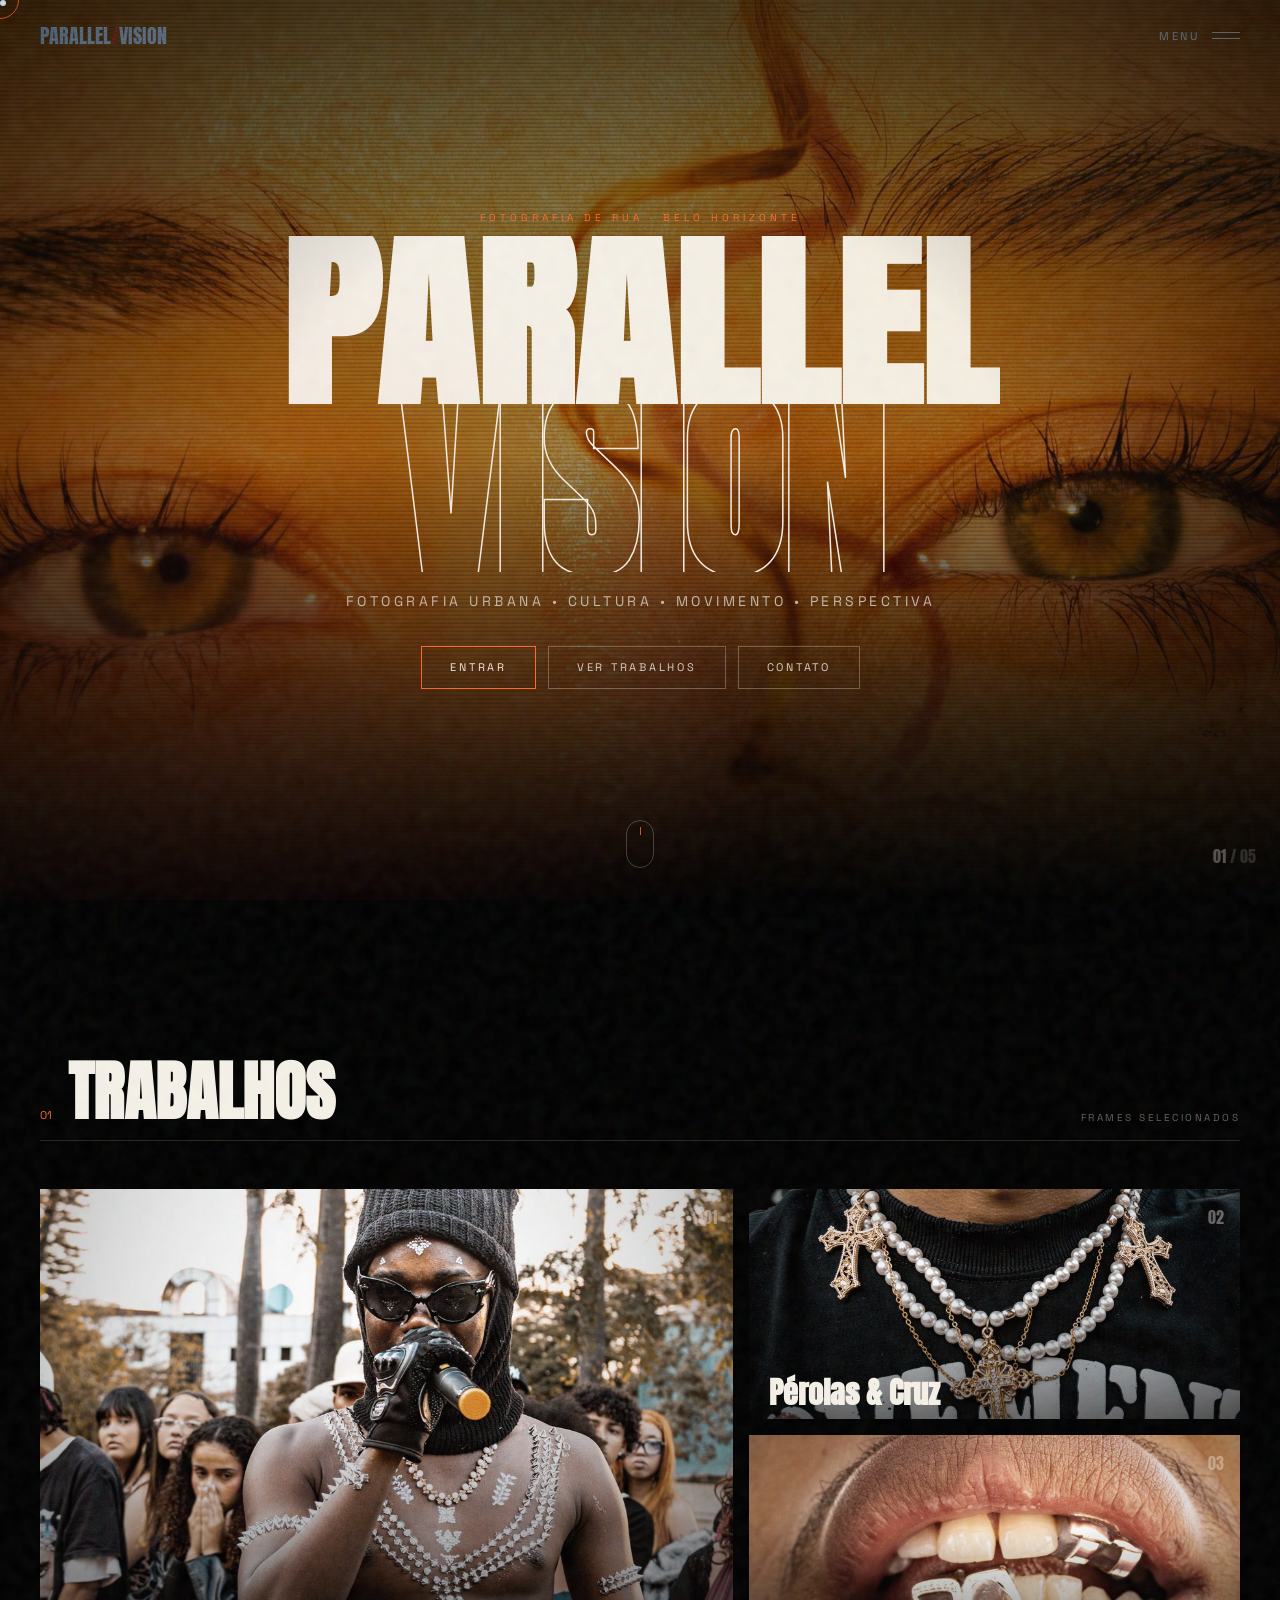
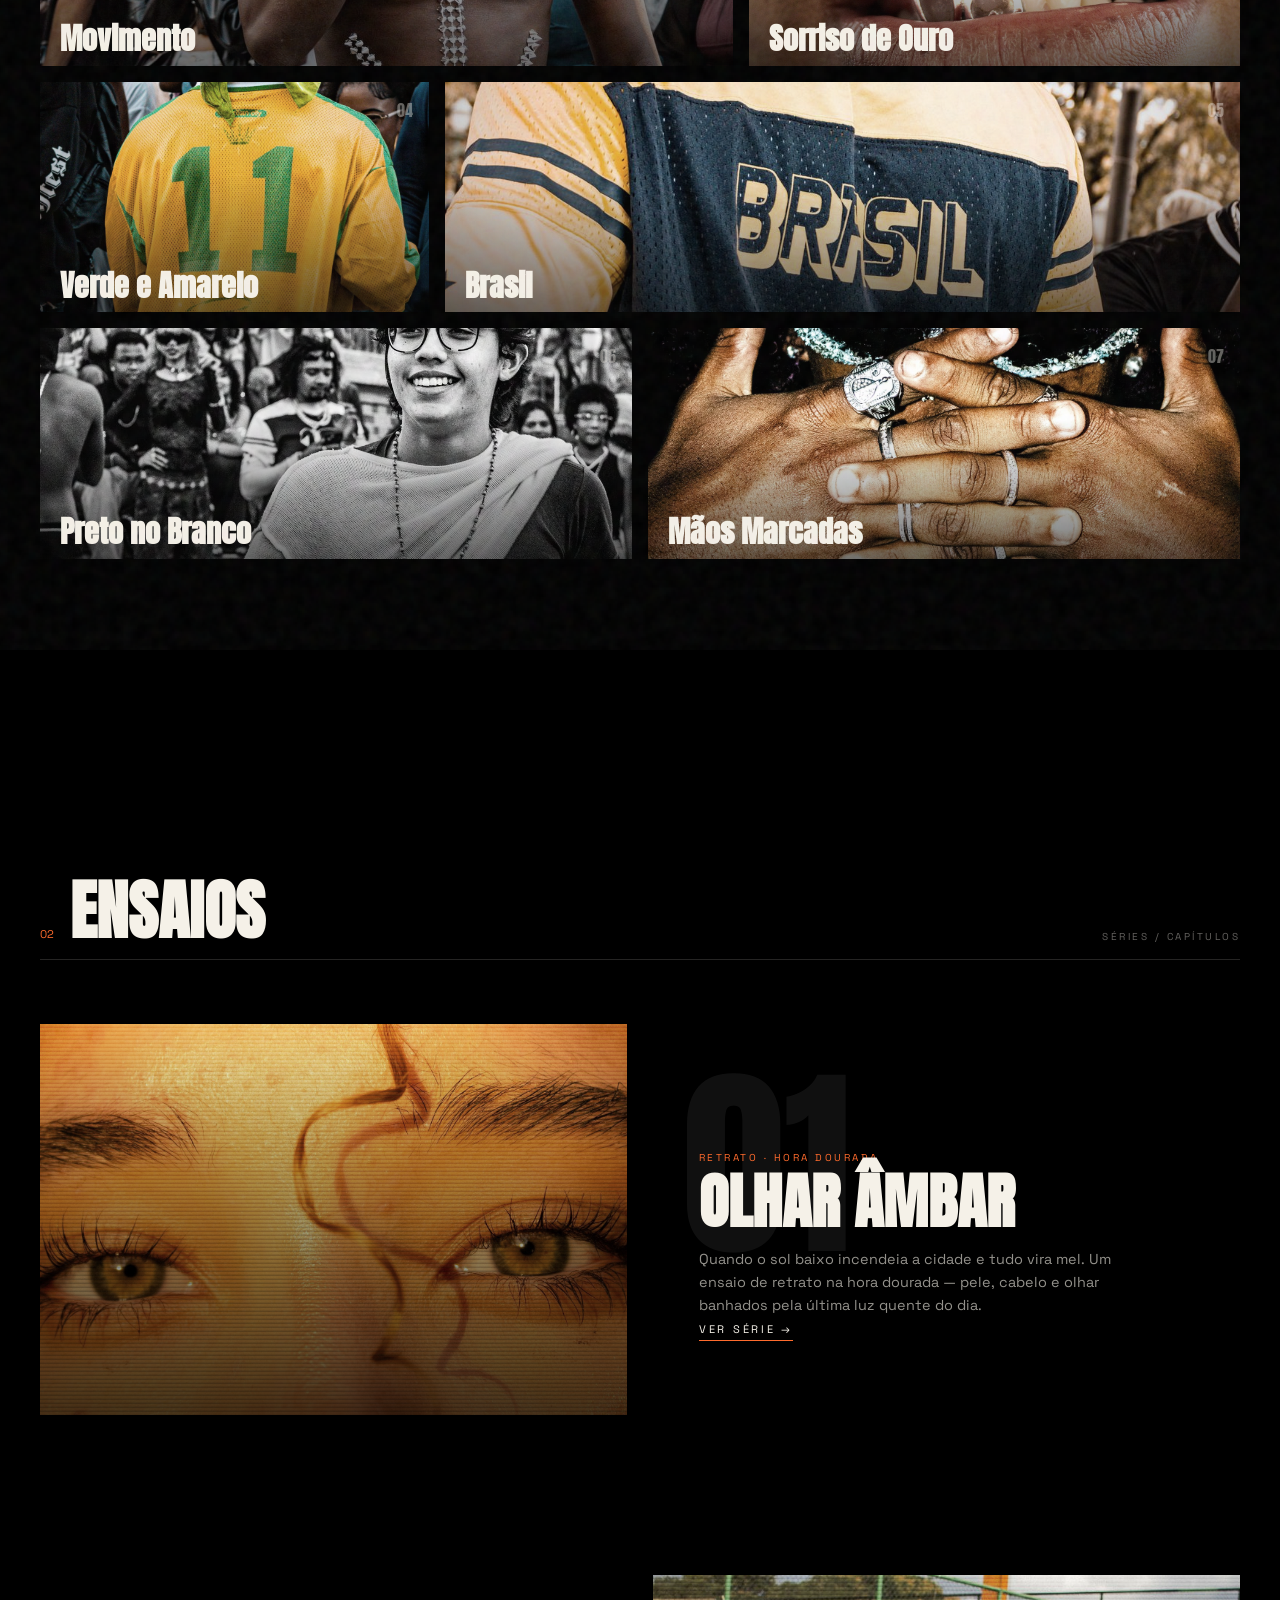
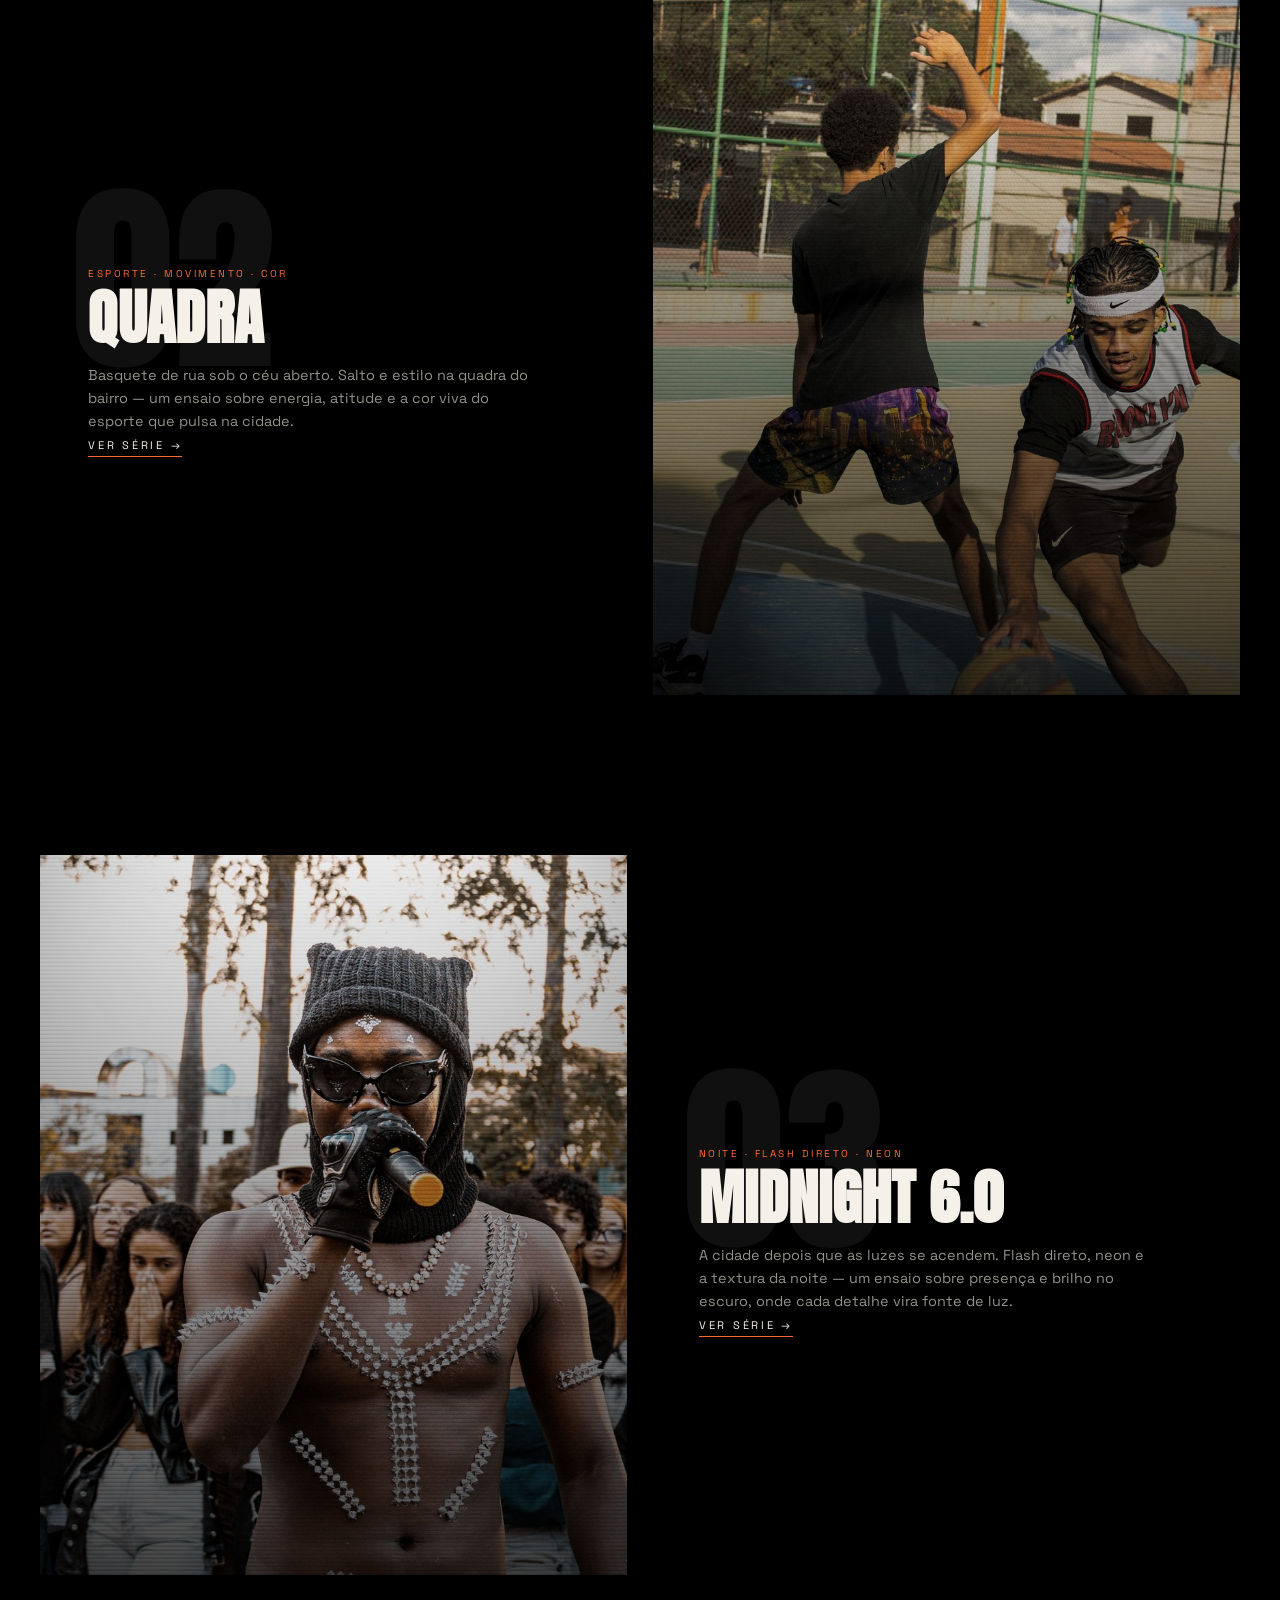
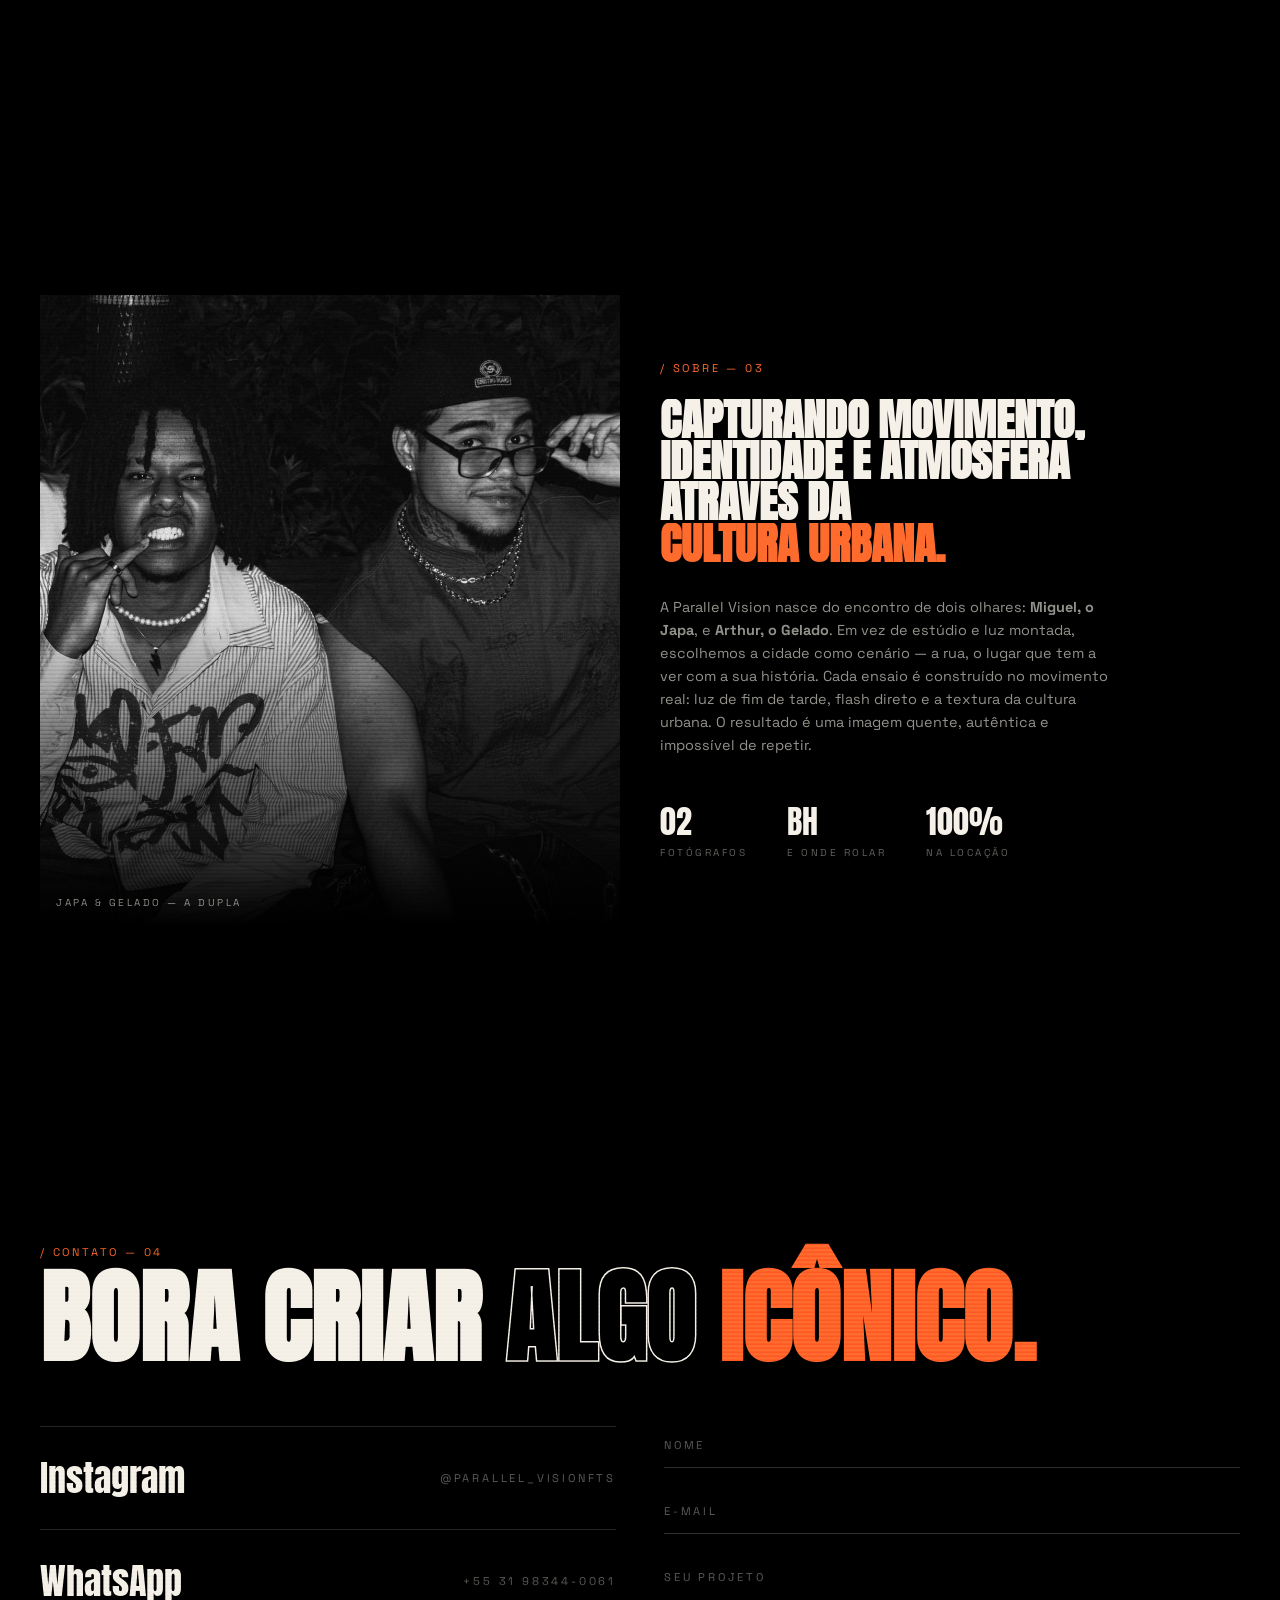
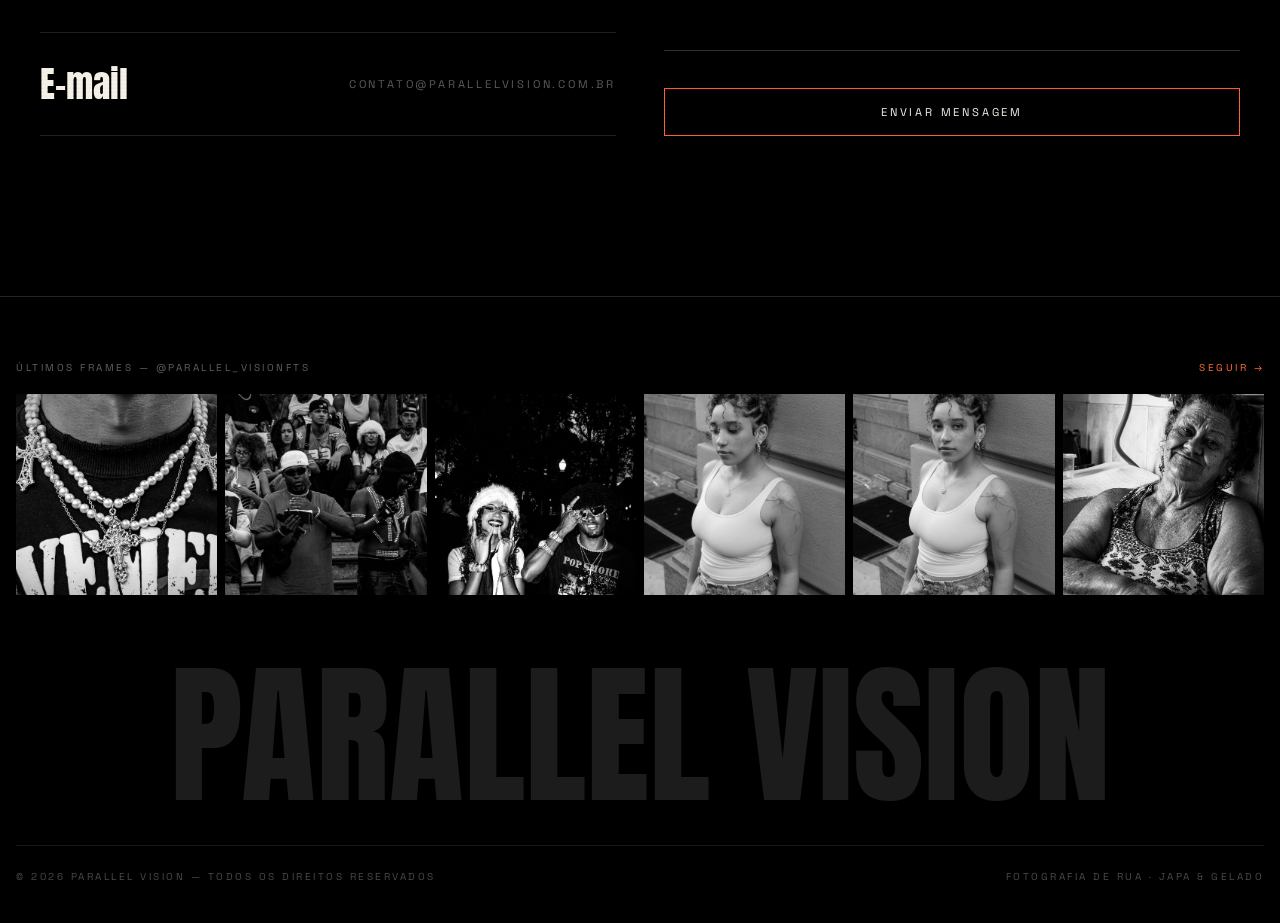
==== index.html @ 831d8333 "Add files via upload" ====
<!DOCTYPE html>
<html lang="pt-BR">
  <head>
    <meta charset="UTF-8" />
    <meta name="viewport" content="width=device-width, initial-scale=1.0" />
    <meta name="theme-color" content="#000000" />
    <title>PARALLEL VISION — Fotografia Urbana / Cultura / Movimento</title>
    <meta
      name="description"
      content="Parallel Vision — fotografia urbana cinematográfica, cultura hip-hop e imagem editorial de rua. Capturando movimento, identidade e atmosfera."
    />
    <meta name="keywords" content="fotografia urbana, hip hop, fotografia de rua, editorial, cinematográfico, Parallel Vision, Belo Horizonte" />
    <meta property="og:title" content="PARALLEL VISION" />
    <meta property="og:description" content="Fotografia urbana cinematográfica e cultura hip-hop. Movimento, identidade, atmosfera." />
    <meta property="og:type" content="website" />
    <meta property="og:locale" content="pt_BR" />
    <link rel="preconnect" href="https://fonts.googleapis.com" />
    <link rel="preconnect" href="https://fonts.gstatic.com" crossorigin />
    <link rel="stylesheet" href="style.css" />
  </head>
  <body>
    <!-- GLOBAL OVERLAYS -->
    <div class="grain-overlay"></div>
    <div class="warm-wash"></div>
    <div class="vignette"></div>
    <div class="camera-flash"></div>
    <div class="cursor-dot"></div>
    <div class="cursor-ring"></div>

    <!-- LOADER -->
    <div id="loader" class="scanlines">
      <h1>PARALLEL<span class="dot">.</span></h1>
      <div class="loader-bar">
        <div class="loader-track"><div class="loader-fill"></div></div>
        <span class="loader-pct">0</span>
      </div>
      <p class="loader-sub">Carregando a visão</p>
    </div>

    <!-- NAV -->
    <header class="nav">
      <button class="brand" data-scroll="#hero">
        PARALLEL<span class="slash">/</span>VISION
      </button>
      <button class="menu-toggle" id="menuToggle">
        <span class="mt-label">Menu</span>
        <span class="burger"><span></span><span></span></span>
      </button>
    </header>

    <nav id="overlay-menu" class="scanlines">
      <button class="menu-link" data-scroll="#works">
        <span class="idx">01</span>Trabalhos
      </button>
      <button class="menu-link" data-scroll="#stories">
        <span class="idx">02</span>Ensaios
      </button>
      <button class="menu-link" data-scroll="#about">
        <span class="idx">03</span>Sobre
      </button>
      <button class="menu-link" data-scroll="#contact">
        <span class="idx">04</span>Contato
      </button>
      <div class="menu-socials">
        <span>Instagram</span><span>WhatsApp</span><span>E-mail</span>
      </div>
    </nav>

    <main>
      <!-- HERO -->
      <section id="hero" class="scanlines">
        <div class="hero-bg" id="heroBg">
          <div class="hero-slide active" style="background-image:url('img/IMG_3121.jpeg')"></div>
          <div class="hero-slide" style="background-image:url('img/IMG_2773.jpeg')"></div>
          <div class="hero-slide" style="background-image:url('img/IMG_2777.jpeg')"></div>
          <div class="hero-slide" style="background-image:url('img/IMG_2692.jpeg')"></div>
          <div class="hero-slide" style="background-image:url('img/IMG_2759.jpeg')"></div>
          <div class="hero-grad"></div>
          <div class="hero-grad warm"></div>
        </div>

        <div class="hero-content" id="heroContent">
          <p class="hero-eyebrow">Fotografia de Rua · Belo Horizonte</p>
          <h1 class="hero-title">
            <span class="line-mask"><span class="line-inner line1 glitch-strong" data-text="PARALLEL">PARALLEL</span></span>
            <span class="line-mask"><span class="line-inner line2 glitch-strong text-stroke" data-text="VISION">VISION</span></span>
          </h1>
          <p class="hero-sub">fotografia urbana • cultura • movimento • perspectiva</p>
          <div class="hero-btns">
            <button class="btn btn-primary" data-scroll="#works"><span>Entrar</span></button>
            <button class="btn" data-scroll="#works">Ver Trabalhos</button>
            <button class="btn" data-scroll="#contact">Contato</button>
          </div>
        </div>

        <div class="scroll-ind"><i></i></div>
        <div class="hero-count"><span id="heroIdx">01</span> <span class="tot">/ 05</span></div>
      </section>

      <!-- WORKS -->
      <section id="works" class="section">
        <div class="sec-head">
          <div class="left"><span class="idx">01</span><h2>TRABALHOS</h2></div>
          <span class="cap">frames selecionados</span>
        </div>
        <div class="works-grid" id="worksGrid"><!-- injected by JS --></div>
      </section>

      <!-- STORIES -->
      <section id="stories" class="section">
        <div class="sec-head">
          <div class="left"><span class="idx">02</span><h2>ENSAIOS</h2></div>
          <span class="cap">séries / capítulos</span>
        </div>
        <div class="stories-wrap" id="storiesWrap"><!-- injected by JS --></div>
      </section>

      <!-- ABOUT -->
      <section id="about" class="section">
        <div class="about-media scanlines reveal">
          <img src="img/Donos.jpeg" alt="Miguel (Japa) e Arthur (Gelado) — Parallel Vision" loading="lazy" />
          <div class="grad"></div>
          <span class="cap">Japa &amp; Gelado — a dupla</span>
        </div>
        <div class="about-body">
          <p class="about-eyebrow">/ Sobre — 03</p>
          <h2 class="about-head">
            <span class="line-mask"><span class="line-inner">CAPTURANDO MOVIMENTO,</span></span>
            <span class="line-mask"><span class="line-inner">IDENTIDADE E ATMOSFERA</span></span>
            <span class="line-mask"><span class="line-inner">ATRAVÉS DA</span></span>
            <span class="line-mask"><span class="line-inner accent">CULTURA URBANA.</span></span>
          </h2>
          <p class="about-text">
            A Parallel Vision nasce do encontro de dois olhares:
            <strong>Miguel, o Japa</strong>, e <strong>Arthur, o Gelado</strong>.
            Em vez de estúdio e luz montada, escolhemos a cidade como
            cenário — a rua, o lugar que tem a ver com a sua história.
            Cada ensaio é construído no movimento real: luz de fim de tarde,
            flash direto e a textura da cultura urbana. O resultado é uma imagem
            quente, autêntica e impossível de repetir.
          </p>
          <div class="about-stats">
            <div><p class="n">02</p><p class="l">Fotógrafos</p></div>
            <div><p class="n">BH</p><p class="l">e onde rolar</p></div>
            <div><p class="n">100%</p><p class="l">Na locação</p></div>
          </div>
        </div>
      </section>

      <!-- CONTACT -->
      <section id="contact" class="section scanlines">
        <p class="contact-eyebrow">/ Contato — 04</p>
        <h2 class="cta">
          BORA CRIAR <span class="text-stroke">ALGO</span>
          <span class="accent">ICÔNICO.</span>
        </h2>
        <div class="contact-grid">
          <div class="socials-col">
            <a class="social" href="https://www.instagram.com/parallel_visionfts" target="_blank" rel="noreferrer">
              <span class="label">Instagram</span><span class="handle">@parallel_visionfts</span>
            </a>
            <a class="social" href="https://wa.me/5531983440061" target="_blank" rel="noreferrer">
              <span class="label">WhatsApp</span><span class="handle">+55 31 98344-0061</span>
            </a>
            <a class="social" href="mailto:contato@parallelvision.com.br">
              <span class="label">E-mail</span><span class="handle">contato@parallelvision.com.br</span>
            </a>
          </div>
          <form id="contactForm">
            <div class="field">
              <input type="text" id="name" placeholder=" " required />
              <label for="name">Nome</label>
            </div>
            <div class="field">
              <input type="email" id="email" placeholder=" " required />
              <label for="email">E-mail</label>
            </div>
            <div class="field">
              <textarea id="msg" rows="4" placeholder=" " required></textarea>
              <label for="msg">Seu projeto</label>
            </div>
            <button type="submit" class="submit"><span id="submitLabel">Enviar mensagem</span></button>
          </form>
        </div>
      </section>
    </main>

    <!-- FOOTER -->
    <footer>
      <div class="feed-head">
        <p>Últimos frames — @parallel_visionfts</p>
        <a href="https://www.instagram.com/parallel_visionfts" target="_blank" rel="noreferrer">Seguir →</a>
      </div>
      <div class="feed" id="feed"><!-- injected by JS --></div>
      <div class="footer-word">PARALLEL VISION</div>
      <div class="footer-bottom">
        <p id="copy">© Parallel Vision — Todos os direitos reservados</p>
        <p>Fotografia de rua · Japa &amp; Gelado</p>
      </div>
    </footer>

    <!-- LIGHTBOX -->
    <div id="lightbox">
      <button class="close" id="lbClose">Fechar ✕</button>
      <button class="arrow prev" id="lbPrev">←</button>
      <div class="stage">
        <img id="lbImg" src="" alt="" />
        <div class="lb-meta">
          <span class="lb-title" id="lbTitle"></span>
          <span class="lb-tag" id="lbTag"></span>
        </div>
      </div>
      <button class="arrow next" id="lbNext">→</button>
    </div>

    <!-- LIBS (CDN) -->
    <script src="https://cdnjs.cloudflare.com/ajax/libs/gsap/3.12.5/gsap.min.js"></script>
    <script src="https://cdnjs.cloudflare.com/ajax/libs/gsap/3.12.5/ScrollTrigger.min.js"></script>
    <script src="https://cdn.jsdelivr.net/npm/lenis@1.1.6/dist/lenis.min.js"></script>
    <script src="script.js"></script>
  </body>
</html>
---- style.css ----
/* ============================================================
   PARALLEL VISION — style.css
   Urban / cinematic / analog-film portfolio
   ============================================================ */

/* ---------- FONTS ---------- */
@import url("https://fonts.googleapis.com/css2?family=Anton&family=Bebas+Neue&family=Space+Grotesk:wght@300;400;500;600&display=swap");

/* ---------- TOKENS ---------- */
:root {
  --black: #000000;
  --charcoal: #0f0f0f;
  --concrete: #1c1c1c;
  --bone: #f5f1e8;
  --amber: #ffb347;
  --burnt: #ff6b2d;
  --neon: #ff3c38;
  --wine: #4a0e0e;
  --film: #3b2a24;
  --gold: #d9a441;

  --font-display: "Anton", sans-serif;
  --font-bebas: "Bebas Neue", sans-serif;
  --font-body: "Space Grotesk", system-ui, sans-serif;

  --ease: cubic-bezier(0.76, 0, 0.24, 1);
  --mega: 0.25em;
  --ultra: 0.4em;
}

/* ---------- RESET ---------- */
*,
*::before,
*::after {
  box-sizing: border-box;
  margin: 0;
  padding: 0;
}
html {
  background: var(--black);
  -webkit-text-size-adjust: 100%;
}
body {
  background: var(--black);
  color: var(--bone);
  font-family: var(--font-body);
  overflow-x: hidden;
  -webkit-font-smoothing: antialiased;
}
img {
  display: block;
  max-width: 100%;
}
a {
  color: inherit;
  text-decoration: none;
}
button {
  font: inherit;
  color: inherit;
  background: none;
  border: none;
}
::selection {
  background: var(--burnt);
  color: #000;
}
::-webkit-scrollbar {
  width: 0;
}

/* hide native cursor on fine-pointer devices */
@media (hover: hover) and (pointer: fine) {
  body,
  a,
  button {
    cursor: none;
  }
}

/* ============================================================
   GLOBAL OVERLAYS
   ============================================================ */
.grain-overlay {
  position: fixed;
  inset: -150%;
  z-index: 9998;
  pointer-events: none;
  opacity: 0.06;
  background-image: url("data:image/svg+xml,%3Csvg viewBox='0 0 300 300' xmlns='http://www.w3.org/2000/svg'%3E%3Cfilter id='n'%3E%3CfeTurbulence type='fractalNoise' baseFrequency='0.85' numOctaves='3' stitchTiles='stitch'/%3E%3C/filter%3E%3Crect width='100%25' height='100%25' filter='url(%23n)'/%3E%3C/svg%3E");
  animation: grain 8s steps(10) infinite;
}
@keyframes grain {
  0%, 100% { transform: translate(0, 0); }
  10% { transform: translate(-5%, -10%); }
  30% { transform: translate(3%, -15%); }
  50% { transform: translate(7%, 5%); }
  70% { transform: translate(-7%, 8%); }
  90% { transform: translate(5%, 12%); }
}

.warm-wash {
  position: fixed;
  inset: 0;
  z-index: 9996;
  pointer-events: none;
  background:
    radial-gradient(circle at 15% 85%, rgba(255, 60, 56, 0.08), transparent 45%),
    radial-gradient(circle at 85% 15%, rgba(255, 179, 71, 0.06), transparent 45%);
}

.vignette {
  position: fixed;
  inset: 0;
  z-index: 9997;
  pointer-events: none;
  background: radial-gradient(ellipse at center, transparent 40%, rgba(0, 0, 0, 0.55) 100%);
  mix-blend-mode: multiply;
}

.scanlines {
  position: relative;
}
.scanlines::after {
  content: "";
  position: absolute;
  inset: 0;
  pointer-events: none;
  background: repeating-linear-gradient(
    to bottom,
    transparent 0px, transparent 2px,
    rgba(0, 0, 0, 0.18) 3px, rgba(0, 0, 0, 0.18) 4px
  );
  mix-blend-mode: overlay;
}

/* ---------- CUSTOM CURSOR ---------- */
.cursor-dot,
.cursor-ring {
  position: fixed;
  top: 0;
  left: 0;
  border-radius: 999px;
  pointer-events: none;
  z-index: 10000;
  mix-blend-mode: difference;
}
.cursor-dot {
  width: 6px;
  height: 6px;
  background: var(--bone);
}
.cursor-ring {
  width: 38px;
  height: 38px;
  border: 1px solid var(--burnt);
  transition: width 0.25s, height 0.25s, border-color 0.25s;
}
.cursor-ring.is-hover {
  width: 64px;
  height: 64px;
  border-color: var(--neon);
}
@media (hover: none) {
  .cursor-dot,
  .cursor-ring { display: none; }
}

/* ============================================================
   TEXT FX
   ============================================================ */
.text-stroke {
  -webkit-text-stroke: 1.5px var(--bone);
  color: transparent;
}
.glitch { position: relative; }
.glitch::before,
.glitch::after {
  content: attr(data-text);
  position: absolute;
  inset: 0;
  opacity: 0.8;
}
.glitch::before {
  color: var(--neon);
  clip-path: inset(0 0 60% 0);
  animation: glitchTop 2.6s infinite linear alternate-reverse;
}
.glitch::after {
  color: var(--amber);
  clip-path: inset(60% 0 0 0);
  animation: glitchBot 2.1s infinite linear alternate-reverse;
}
@keyframes glitchTop {
  0%, 92%, 100% { transform: translate(0); }
  94% { transform: translate(-3px, -2px); }
  96% { transform: translate(3px, 1px); }
}
@keyframes glitchBot {
  0%, 90%, 100% { transform: translate(0); }
  93% { transform: translate(3px, 2px); }
  97% { transform: translate(-3px, -1px); }
}

/* ---------- CAMERA FLASH (hero logo) ----------
   Calm, photographic: the title sits still, then every few seconds a
   subtle RGB fringe blinks (lens) and a white flash pulses (shutter). */
.glitch-strong { position: relative; isolation: isolate; }
.glitch-strong::before,
.glitch-strong::after {
  content: attr(data-text);
  position: absolute;
  inset: 0;
  -webkit-text-stroke: 0;
  pointer-events: none;
  opacity: 0;
}
/* faint chromatic fringe — only flickers in at the flash moment */
.glitch-strong::before {
  color: var(--neon);
  transform: translate(-2px, 0);
  mix-blend-mode: screen;
  animation: lensFringe 6s infinite ease-out;
}
.glitch-strong::after {
  color: var(--amber);
  transform: translate(2px, 0);
  mix-blend-mode: screen;
  animation: lensFringe 6s infinite ease-out;
  animation-delay: 0.04s;
}
@keyframes lensFringe {
  0%, 100% { opacity: 0; }
  /* the brief blink, synced to the flash */
  85%  { opacity: 0; }
  87%  { opacity: 0.55; }
  90%  { opacity: 0; }
}

/* fullscreen shutter flash — fires only while the hero is on screen (JS-gated) */
.camera-flash {
  position: fixed;
  inset: 0;
  z-index: 9995;
  pointer-events: none;
  background: var(--bone);
  opacity: 0;
}
.camera-flash.armed {
  animation: shutterFlash 6s infinite ease-out;
}
@keyframes shutterFlash {
  0%, 82%, 100% { opacity: 0; }
  /* quick dark dip = shutter closing, then the burst of light */
  84%  { opacity: 0; }
  86%  { opacity: 0.85; }
  88%  { opacity: 0.12; }
  91%  { opacity: 0; }
}

/* line mask for reveal */
.line-mask { overflow: hidden; display: block; }
.line-inner { display: block; }
/* Hidden state ONLY while JS is in control (class added on <html> by script).
   Without JS, or if anything fails, the text stays fully visible. */
.js-reveal .line-inner { transform: translateY(110%); }
.js-reveal .reveal { opacity: 0; transform: translateY(60px); }
.reveal.in { opacity: 1; transform: none; transition: opacity 0.8s var(--ease), transform 0.8s var(--ease); }

/* ============================================================
   LOADER
   ============================================================ */
#loader {
  position: fixed;
  inset: 0;
  z-index: 10001;
  display: flex;
  flex-direction: column;
  align-items: center;
  justify-content: center;
  background: #000;
  transition: transform 0.9s var(--ease);
}
#loader.done { transform: translateY(-100%); }
#loader h1 {
  font-family: var(--font-display);
  font-size: 14vw;
  line-height: 1;
  letter-spacing: 0.02em;
}
#loader h1 .dot { color: var(--burnt); }
.loader-bar {
  margin-top: 1.5rem;
  width: 70vw;
  max-width: 420px;
  display: flex;
  align-items: center;
  gap: 1rem;
}
.loader-track {
  flex: 1;
  height: 1px;
  background: rgba(245, 241, 232, 0.2);
}
.loader-fill {
  height: 100%;
  width: 0%;
  background: var(--burnt);
}
.loader-pct {
  font-family: var(--font-display);
  font-size: 1.25rem;
  font-variant-numeric: tabular-nums;
}
.loader-sub {
  margin-top: 1rem;
  font-size: 10px;
  letter-spacing: var(--mega);
  text-transform: uppercase;
  color: rgba(245, 241, 232, 0.4);
}

/* ============================================================
   NAV
   ============================================================ */
header.nav {
  position: fixed;
  inset: 0 0 auto 0;
  z-index: 9000;
  display: flex;
  align-items: center;
  justify-content: space-between;
  padding: 1.25rem;
  mix-blend-mode: difference;
}
.brand {
  font-family: var(--font-display);
  font-size: 1.1rem;
}
.brand .slash { color: var(--burnt); }
.menu-toggle {
  display: flex;
  align-items: center;
  gap: 0.75rem;
  font-size: 0.7rem;
  letter-spacing: var(--mega);
  text-transform: uppercase;
}
.burger {
  display: flex;
  flex-direction: column;
  gap: 5px;
}
.burger span {
  display: block;
  width: 28px;
  height: 1px;
  background: var(--bone);
  transition: transform 0.3s;
}
.menu-open .burger span:nth-child(1) { transform: translateY(6px) rotate(45deg); }
.menu-open .burger span:nth-child(2) { transform: translateY(-1px) rotate(-45deg); }

#overlay-menu {
  position: fixed;
  inset: 0;
  z-index: 8999;
  background: #000;
  display: flex;
  flex-direction: column;
  justify-content: center;
  padding: 1.5rem;
  clip-path: inset(0 0 100% 0);
  transition: clip-path 0.7s var(--ease);
}
#overlay-menu.open { clip-path: inset(0 0 0% 0); }
.menu-link {
  position: relative;
  width: fit-content;
  padding: 0.5rem 0;
  text-align: left;
  font-family: var(--font-display);
  font-size: 13vw;
  line-height: 0.95;
  color: var(--bone);
  transition: color 0.3s;
}
.menu-link:hover { color: var(--burnt); }
.menu-link .idx {
  position: absolute;
  left: -1.6rem;
  top: 50%;
  font-family: var(--font-body);
  font-size: 0.7rem;
  color: var(--burnt);
  opacity: 0;
  transition: opacity 0.3s;
}
.menu-link:hover .idx { opacity: 1; }
.menu-socials {
  margin-top: 3rem;
  display: flex;
  gap: 1.5rem;
  font-size: 0.7rem;
  letter-spacing: var(--mega);
  text-transform: uppercase;
  color: rgba(245, 241, 232, 0.5);
}

/* ============================================================
   HERO
   ============================================================ */
#hero {
  position: relative;
  height: 100svh;
  display: flex;
  align-items: center;
  justify-content: center;
  overflow: hidden;
}
.hero-bg {
  position: absolute;
  inset: 0;
  will-change: transform;
}
.hero-slide {
  position: absolute;
  inset: 0;
  background-size: cover;
  background-position: center;
  opacity: 0;
  transition: opacity 1.6s ease-in-out;
}
.hero-slide.active { opacity: 1; }
.hero-grad {
  position: absolute;
  inset: 0;
  background: linear-gradient(to bottom, rgba(0,0,0,0.6), rgba(0,0,0,0.3), #000);
}
.hero-grad.warm {
  background: linear-gradient(to top, rgba(74,14,14,0.3), transparent);
  mix-blend-mode: multiply;
}
.hero-content {
  position: relative;
  z-index: 10;
  text-align: center;
  padding: 0 1rem;
  will-change: transform;
}
.hero-eyebrow {
  margin-bottom: 0.75rem;
  font-size: 10px;
  letter-spacing: var(--ultra);
  text-transform: uppercase;
  color: var(--burnt);
}
.hero-title {
  font-family: var(--font-display);
  line-height: 0.82;
}
.hero-title .line1 { font-size: 17vw; color: var(--bone); }
.hero-title .line2 { font-size: 17vw; }
.hero-sub {
  margin-top: 1.25rem;
  font-size: 11px;
  letter-spacing: var(--mega);
  text-transform: uppercase;
  color: rgba(245, 241, 232, 0.7);
}
.hero-btns {
  margin-top: 2.25rem;
  display: flex;
  flex-wrap: wrap;
  gap: 0.75rem;
  justify-content: center;
}
.btn {
  position: relative;
  overflow: hidden;
  padding: 0.85rem 1.75rem;
  border: 1px solid rgba(245, 241, 232, 0.3);
  font-size: 11px;
  letter-spacing: var(--mega);
  text-transform: uppercase;
  color: rgba(245, 241, 232, 0.85);
  transition: border-color 0.3s, color 0.3s;
}
.btn:hover { border-color: var(--bone); color: var(--bone); }
.btn-primary { border-color: var(--burnt); color: var(--bone); }
.btn-primary span { position: relative; z-index: 2; transition: color 0.3s; }
.btn-primary::before {
  content: "";
  position: absolute;
  inset: 0;
  background: var(--burnt);
  transform: translateY(-100%);
  transition: transform 0.4s var(--ease);
}
.btn-primary:hover::before { transform: translateY(0); }
.btn-primary:hover span { color: #000; }

.scroll-ind {
  position: absolute;
  bottom: 2rem;
  left: 50%;
  transform: translateX(-50%);
  z-index: 10;
  width: 28px;
  height: 48px;
  border: 1px solid rgba(245, 241, 232, 0.3);
  border-radius: 999px;
  display: flex;
  justify-content: center;
  align-items: flex-start;
  padding-top: 6px;
}
.scroll-ind i {
  display: block;
  width: 1px;
  height: 8px;
  background: var(--burnt);
  animation: scrollDown 2s ease-in-out infinite;
}
@keyframes scrollDown {
  0% { transform: translateY(0); opacity: 0; }
  40% { opacity: 1; }
  80%, 100% { transform: translateY(14px); opacity: 0; }
}
.hero-count {
  position: absolute;
  bottom: 2rem;
  right: 1.5rem;
  z-index: 10;
  font-family: var(--font-display);
  color: rgba(245, 241, 232, 0.6);
}
.hero-count .tot { color: rgba(245, 241, 232, 0.3); }

/* ============================================================
   SECTION SHELL + HEAD
   ============================================================ */
.section {
  position: relative;
  padding: 6rem 1rem;
}
.sec-head {
  display: flex;
  align-items: flex-end;
  justify-content: space-between;
  border-bottom: 1px solid rgba(245, 241, 232, 0.15);
  padding-bottom: 1rem;
}
.sec-head .left {
  display: flex;
  align-items: baseline;
  gap: 1rem;
}
.sec-head .idx { font-size: 0.7rem; color: var(--burnt); }
.sec-head h2 {
  font-family: var(--font-display);
  font-size: 11vw;
  line-height: 1;
  color: var(--bone);
}
.sec-head .cap {
  display: none;
  font-size: 10px;
  letter-spacing: var(--mega);
  text-transform: uppercase;
  color: rgba(245, 241, 232, 0.4);
}

/* ============================================================
   WORKS — asymmetric editorial grid
   ============================================================ */
.works-grid {
  margin-top: 3rem;
  display: grid;
  grid-template-columns: 1fr;
  grid-auto-rows: 42vw;
  gap: 1rem;
}
.work {
  position: relative;
  overflow: hidden;
  background: var(--concrete);
}
.work img {
  position: absolute;
  inset: 0;
  width: 100%;
  height: 100%;
  object-fit: cover;
  filter: grayscale(0.3);
  transition: transform 0.7s var(--ease), filter 0.7s var(--ease);
}
.work:hover img { transform: scale(1.1); filter: grayscale(0); }
.work .shade {
  position: absolute;
  inset: 0;
  background: linear-gradient(to top, rgba(0,0,0,0.8), transparent 60%);
  opacity: 0.7;
  transition: opacity 0.4s;
}
.work:hover .shade { opacity: 0.9; }
.work .tint {
  position: absolute;
  inset: 0;
  background: rgba(255, 107, 45, 0);
  mix-blend-mode: overlay;
  transition: background 0.5s;
}
.work:hover .tint { background: rgba(255, 107, 45, 0.2); }
.work .meta {
  position: absolute;
  bottom: 0;
  left: 0;
  padding: 1.25rem;
  text-align: left;
}
.work .tag {
  font-size: 9px;
  letter-spacing: var(--mega);
  text-transform: uppercase;
  color: var(--burnt);
  opacity: 0;
  transition: opacity 0.5s;
}
.work:hover .tag { opacity: 1; }
.work .title {
  font-family: var(--font-display);
  font-size: 1.6rem;
  line-height: 1;
  color: var(--bone);
  transform: translateY(8px);
  transition: transform 0.5s;
}
.work:hover .title { transform: none; }
.work .num {
  position: absolute;
  top: 1rem;
  right: 1rem;
  font-family: var(--font-display);
  color: rgba(245, 241, 232, 0.4);
  transition: color 0.3s;
}
.work:hover .num { color: var(--burnt); }

/* lightbox */
#lightbox {
  position: fixed;
  inset: 0;
  z-index: 9500;
  display: none;
  align-items: center;
  justify-content: center;
  padding: 1rem;
  background: rgba(0, 0, 0, 0.95);
}
#lightbox.open { display: flex; }
#lightbox .close {
  position: absolute;
  top: 1.25rem;
  right: 1.25rem;
  z-index: 10;
  font-size: 0.7rem;
  letter-spacing: var(--mega);
  text-transform: uppercase;
}
#lightbox .stage {
  position: relative;
  width: 100%;
  max-width: 1024px;
  height: 80vh;
}
#lightbox .stage img {
  width: 100%;
  height: 100%;
  object-fit: contain;
}
#lightbox .lb-meta {
  position: absolute;
  bottom: -0.5rem;
  left: 0;
  width: 100%;
  display: flex;
  align-items: flex-end;
  justify-content: space-between;
}
#lightbox .lb-title {
  font-family: var(--font-display);
  font-size: 1.8rem;
  color: var(--bone);
}
#lightbox .lb-tag {
  font-size: 0.7rem;
  letter-spacing: var(--mega);
  text-transform: uppercase;
  color: var(--burnt);
}
#lightbox .arrow {
  position: absolute;
  top: 50%;
  font-family: var(--font-display);
  font-size: 2rem;
  color: rgba(245, 241, 232, 0.6);
  transition: color 0.3s;
}
#lightbox .arrow:hover { color: var(--burnt); }
#lightbox .prev { left: 1rem; }
#lightbox .next { right: 1rem; }

/* ============================================================
   STORIES
   ============================================================ */
.stories-wrap {
  margin-top: 4rem;
  display: flex;
  flex-direction: column;
  gap: 7rem;
}
.story {
  position: relative;
  display: flex;
  flex-direction: column;
  align-items: center;
  gap: 1.5rem;
}
.story-media {
  position: relative;
  width: 100%;
  height: 60vh;
  overflow: hidden;
}
.story-media .inner {
  position: absolute;
  inset: -12%;
  will-change: transform;
}
.story-media img {
  width: 100%;
  height: 100%;
  object-fit: cover;
  object-position: center;
  filter: grayscale(0.25);
}
/* KEY PHOTO (landscape): show the WHOLE image, never crop.
   The frame takes the photo's own aspect ratio and scales with the screen. */
.story-media.wide {
  height: auto;
  aspect-ratio: 3 / 2; /* matches the amber-eyes photo (1600x1067) */
  background: var(--charcoal);
  align-self: center;
}
.story-media.wide .inner {
  inset: 0; /* no parallax overscan, so nothing gets pushed out of frame */
}
.story-media.wide img {
  object-fit: contain; /* full image fits inside, no cropping */
  object-position: center;
}
.story-media .grad {
  position: absolute;
  inset: 0;
  background: linear-gradient(to top, rgba(0,0,0,0.7), transparent);
}
.story-body { position: relative; width: 100%; padding: 0 0.5rem; }
.story-num {
  display: block;
  font-family: var(--font-display);
  font-size: 28vw;
  line-height: 1;
  color: var(--concrete);
  position: relative;
  z-index: 0;
}
.story-body .inner-text { position: relative; z-index: 1; }
.story-sub {
  font-size: 10px;
  letter-spacing: var(--mega);
  text-transform: uppercase;
  color: var(--burnt);
}
.story-title {
  margin-top: 0.5rem;
  font-family: var(--font-display);
  font-size: 2.25rem;
  line-height: 1;
  color: var(--bone);
}
.story-text {
  margin-top: 1rem;
  max-width: 28rem;
  font-size: 0.9rem;
  line-height: 1.6;
  color: rgba(245, 241, 232, 0.6);
}
.story-link {
  margin-top: 1.5rem;
  border-bottom: 1px solid var(--burnt);
  padding-bottom: 0.25rem;
  font-size: 11px;
  letter-spacing: var(--mega);
  text-transform: uppercase;
  transition: color 0.3s;
}
.story-link:hover { color: var(--burnt); }

/* ============================================================
   ABOUT
   ============================================================ */
#about {
  display: grid;
  grid-template-columns: 1fr;
  gap: 2.5rem;
}
.about-media {
  position: relative;
  height: 70vh;
  overflow: hidden;
}
.about-media img {
  width: 100%;
  height: 100%;
  object-fit: cover;
  filter: grayscale(1);
  transition: filter 0.7s;
}
.about-media:hover img { filter: grayscale(0); }
.about-media .grad {
  position: absolute;
  inset: 0;
  background: linear-gradient(to top, #000, transparent 50%);
}
.about-media .cap {
  position: absolute;
  bottom: 1rem;
  left: 1rem;
  font-size: 10px;
  letter-spacing: var(--mega);
  text-transform: uppercase;
  color: rgba(245, 241, 232, 0.6);
}
.about-body { display: flex; flex-direction: column; justify-content: center; }
.about-eyebrow {
  margin-bottom: 1.5rem;
  font-size: 0.7rem;
  letter-spacing: var(--mega);
  text-transform: uppercase;
  color: var(--burnt);
}
.about-head {
  font-family: var(--font-display);
  font-size: 8vw;
  line-height: 0.95;
  color: var(--bone);
}
.about-head .accent { color: var(--burnt); }
.about-text {
  margin-top: 2rem;
  max-width: 28rem;
  font-size: 0.9rem;
  line-height: 1.6;
  color: rgba(245, 241, 232, 0.6);
}
.about-stats {
  margin-top: 2.5rem;
  display: flex;
  gap: 2.5rem;
}
.about-stats .n {
  font-family: var(--font-display);
  font-size: 2rem;
  color: var(--bone);
}
.about-stats .l {
  font-size: 10px;
  letter-spacing: var(--mega);
  text-transform: uppercase;
  color: rgba(245, 241, 232, 0.4);
}

/* ============================================================
   CONTACT
   ============================================================ */
#contact h2.cta {
  margin-top: 1rem;
  font-family: var(--font-display);
  font-size: 13vw;
  line-height: 0.85;
  color: var(--bone);
}
#contact .cta .accent { color: var(--burnt); }
.contact-eyebrow {
  font-size: 0.7rem;
  letter-spacing: var(--mega);
  text-transform: uppercase;
  color: var(--burnt);
}
.contact-grid {
  margin-top: 4rem;
  display: grid;
  grid-template-columns: 1fr;
  gap: 3rem;
}
.social {
  display: flex;
  align-items: center;
  justify-content: space-between;
  border-top: 1px solid rgba(245, 241, 232, 0.15);
  padding: 1.5rem 0;
}
.social:last-child { border-bottom: 1px solid rgba(245, 241, 232, 0.15); }
.social .label {
  font-family: var(--font-display);
  font-size: 1.8rem;
  color: var(--bone);
  transition: color 0.3s;
}
.social:hover .label { color: var(--burnt); }
.social .handle {
  font-size: 0.7rem;
  letter-spacing: var(--mega);
  text-transform: uppercase;
  color: rgba(245, 241, 232, 0.4);
  transition: color 0.3s;
  text-align: right;
  word-break: break-word;
}
.social:hover .handle { color: var(--bone); }

form { display: flex; flex-direction: column; gap: 1.5rem; }
.field { position: relative; }
.field input,
.field textarea {
  width: 100%;
  background: transparent;
  border: none;
  border-bottom: 1px solid rgba(245, 241, 232, 0.2);
  padding: 0.75rem 0;
  font-family: var(--font-body);
  color: var(--bone);
  outline: none;
  transition: border-color 0.3s;
  resize: none;
}
.field input:focus,
.field textarea:focus { border-color: var(--burnt); }
.field label {
  position: absolute;
  left: 0;
  top: 0.75rem;
  pointer-events: none;
  font-size: 0.7rem;
  letter-spacing: var(--mega);
  text-transform: uppercase;
  color: rgba(245, 241, 232, 0.4);
  transition: all 0.3s;
}
.field input:focus + label,
.field input:not(:placeholder-shown) + label,
.field textarea:focus + label,
.field textarea:not(:placeholder-shown) + label {
  top: -0.75rem;
  color: var(--burnt);
}
.submit {
  position: relative;
  overflow: hidden;
  margin-top: 0.5rem;
  border: 1px solid var(--burnt);
  padding: 1rem 2rem;
  font-size: 0.7rem;
  letter-spacing: var(--mega);
  text-transform: uppercase;
  color: var(--bone);
}
.submit span { position: relative; z-index: 2; transition: color 0.3s; }
.submit::before {
  content: "";
  position: absolute;
  inset: 0;
  background: var(--burnt);
  transform: translateX(-100%);
  transition: transform 0.4s var(--ease);
}
.submit:hover::before { transform: translateX(0); }
.submit:hover span { color: #000; }

/* ============================================================
   FOOTER
   ============================================================ */
footer {
  position: relative;
  border-top: 1px solid rgba(245, 241, 232, 0.15);
  padding: 4rem 1rem 2.5rem;
}
.feed-head {
  display: flex;
  align-items: center;
  justify-content: space-between;
}
.feed-head p,
.feed-head a {
  font-size: 10px;
  letter-spacing: var(--mega);
  text-transform: uppercase;
}
.feed-head p { color: rgba(245, 241, 232, 0.4); }
.feed-head a { color: var(--burnt); }
.feed {
  margin-top: 1.25rem;
  display: grid;
  grid-template-columns: repeat(3, 1fr);
  gap: 0.5rem;
}
.feed a {
  position: relative;
  aspect-ratio: 1;
  overflow: hidden;
}
.feed img {
  width: 100%;
  height: 100%;
  object-fit: cover;
  filter: grayscale(1);
  transition: transform 0.5s, filter 0.5s;
}
.feed a:hover img { transform: scale(1.1); filter: grayscale(0); }
.footer-word {
  margin-top: 4rem;
  text-align: center;
  font-family: var(--font-display);
  font-size: 18vw;
  line-height: 1;
  color: var(--concrete);
}
.footer-bottom {
  margin-top: 2rem;
  border-top: 1px solid rgba(245, 241, 232, 0.1);
  padding-top: 1.5rem;
  display: flex;
  flex-direction: column;
  align-items: center;
  gap: 0.5rem;
  text-align: center;
}
.footer-bottom p {
  font-size: 10px;
  letter-spacing: var(--mega);
  text-transform: uppercase;
  color: rgba(245, 241, 232, 0.3);
}

/* ============================================================
   RESPONSIVE — desktop up
   ============================================================ */
@media (min-width: 768px) {
  header.nav { padding: 1.25rem 2.5rem; }
  .brand { font-size: 1.25rem; }
  .menu-link { font-size: 7vw; }
  .section { padding: 10rem 2.5rem; }
  .sec-head h2 { font-size: 5vw; }
  .sec-head .cap { display: block; }
  .hero-title .line1, .hero-title .line2 { font-size: 16vw; }
  .hero-sub { font-size: 0.875rem; }

  .works-grid {
    grid-template-columns: repeat(12, 1fr);
    grid-auto-rows: 18vw;
  }
  .w1 { grid-column: span 7; grid-row: span 2; }
  .w2 { grid-column: span 5; }
  .w3 { grid-column: span 5; }
  .w4 { grid-column: span 4; }
  .w5 { grid-column: span 8; }
  .w6 { grid-column: span 6; }
  .w7 { grid-column: span 6; }
  .work .title { font-size: 1.9rem; }

  #lightbox .lb-title { font-size: 3rem; }

  .stories-wrap { gap: 10rem; }
  .story { flex-direction: row; }
  .story.flip { flex-direction: row-reverse; }
  .story-media { width: 50%; height: 80vh; }
  /* keep the key photo at its true ratio on desktop too */
  .story-media.wide { width: 50%; height: auto; aspect-ratio: 3 / 2; align-self: center; }
  .story-body { width: 50%; padding: 0 3rem; }
  .story-num {
    font-size: 16vw;
    position: absolute;
    top: -3vw;
    left: 2rem;
    opacity: 0.6;
    pointer-events: none;
  }
  .story-body .inner-text { margin-top: 4vw; }
  .story-title { font-size: 3.75rem; }

  #about { grid-template-columns: 1fr 1fr; }
  .about-head { font-size: 3.4vw; }

  #contact h2.cta { font-size: 8vw; }
  .contact-grid { grid-template-columns: 1fr 1fr; }
  .social .label { font-size: 2.25rem; }

  .feed { grid-template-columns: repeat(6, 1fr); }
  .footer-word { font-size: 12vw; }
  .footer-bottom { flex-direction: row; justify-content: space-between; text-align: left; }
}

/* reduced motion */
@media (prefers-reduced-motion: reduce) {
  *,
  *::before,
  *::after {
    animation-duration: 0.001ms !important;
    transition-duration: 0.001ms !important;
  }
  .line-inner { transform: none !important; }
}

/* ============================================================
   SMALL PHONES — keep the logo and buttons from overflowing
   ============================================================ */
@media (max-width: 480px) {
  .hero-title .line1,
  .hero-title .line2 { font-size: 18vw; }
  .hero-eyebrow { font-size: 9px; letter-spacing: 0.3em; }
  .hero-sub { font-size: 9px; letter-spacing: 0.16em; }
  .hero-btns { gap: 0.5rem; width: 100%; }
  .btn { flex: 1 1 auto; padding: 0.8rem 0.5rem; font-size: 10px; letter-spacing: 0.12em; text-align: center; }
  .section { padding: 4.5rem 1.25rem; }
  .sec-head h2 { font-size: 13vw; }
  #contact h2.cta { font-size: 14vw; line-height: 0.9; }
  .footer-word { font-size: 20vw; }

  /* socials: stack label over handle so long e-mails/@ never overflow */
  .social {
    flex-direction: column;
    align-items: flex-start;
    gap: 0.35rem;
    padding: 1.25rem 0;
  }
  .social .label { font-size: 1.9rem; }
  .social .handle {
    text-align: left;
    letter-spacing: 0.12em;
    font-size: 0.65rem;
    max-width: 100%;
  }
}

/* ============================================================
   LARGE SCREENS — cap the hero logo so it doesn't get absurd
   ============================================================ */
@media (min-width: 1600px) {
  .hero-title .line1,
  .hero-title .line2 { font-size: 256px; }
  .sec-head h2 { font-size: 80px; }
  .about-head { font-size: 54px; }
  #contact h2.cta { font-size: 128px; }
  .footer-word { font-size: 192px; }
}
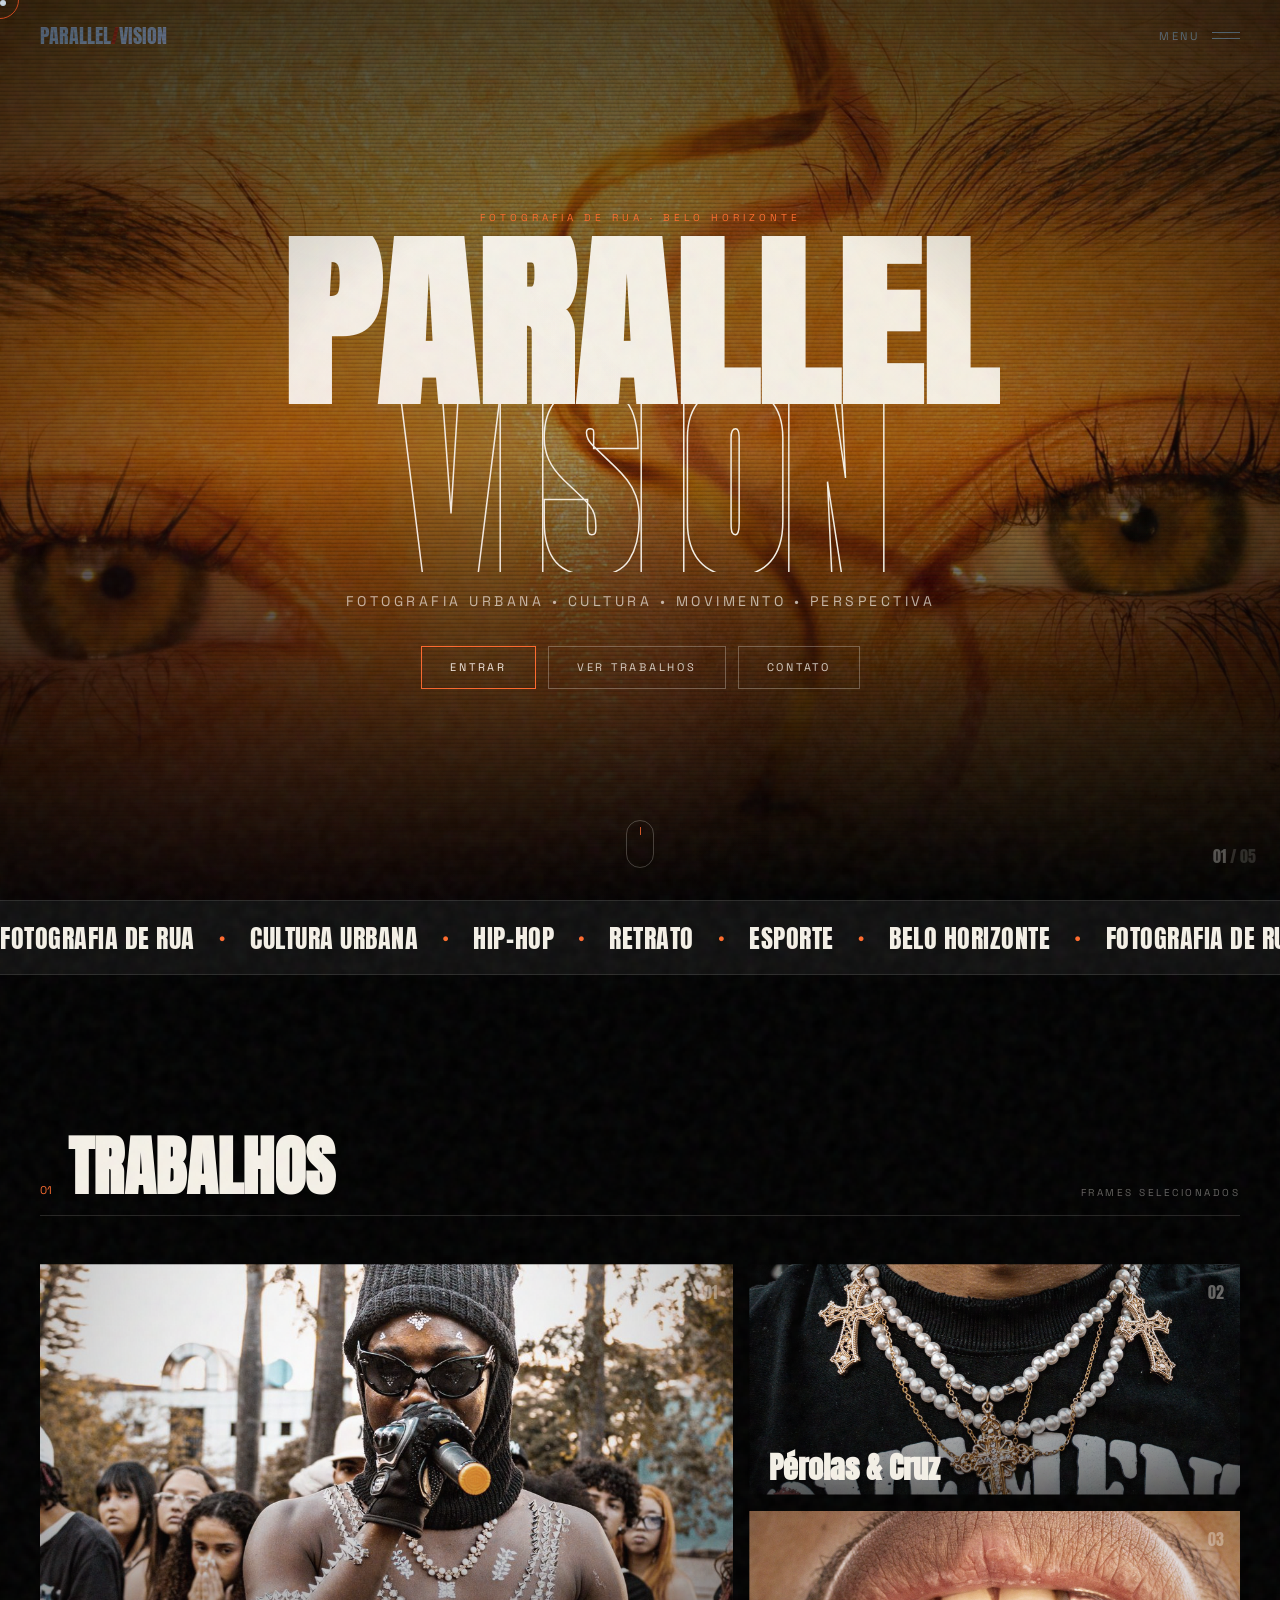
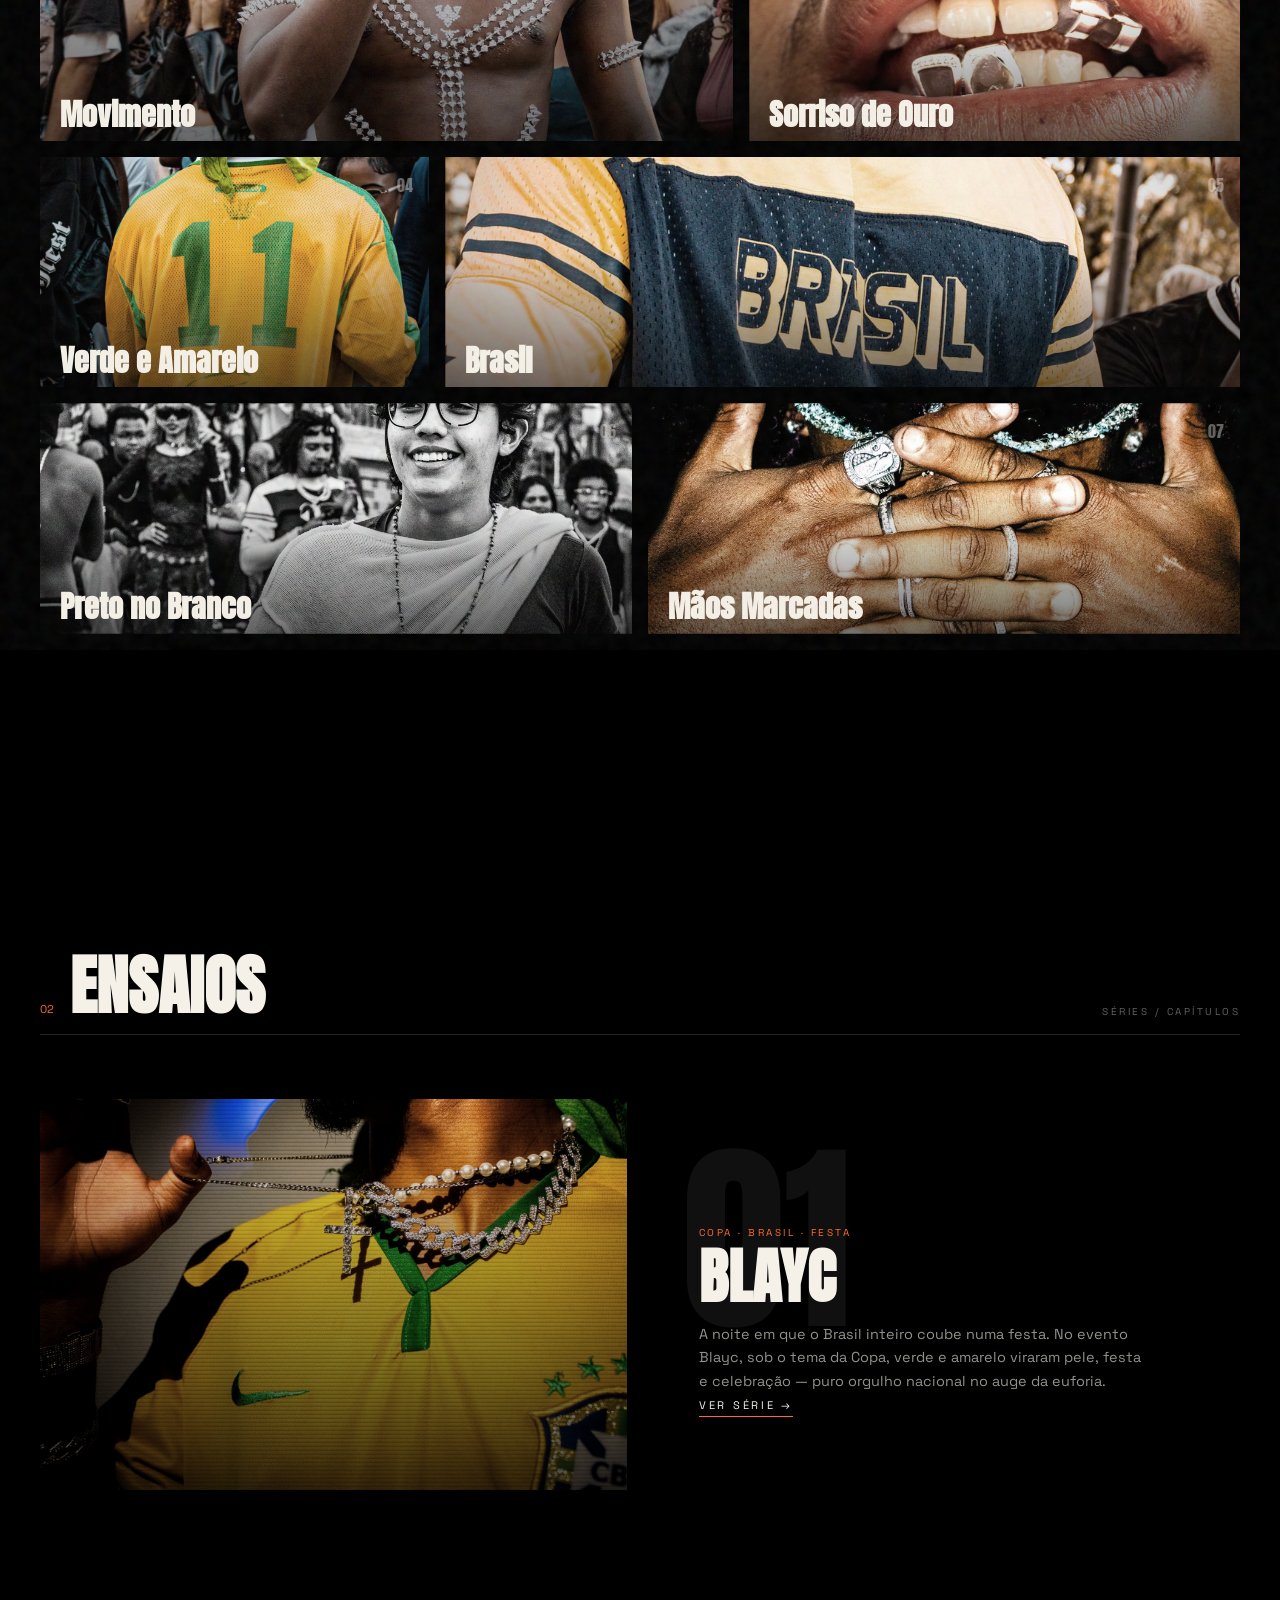
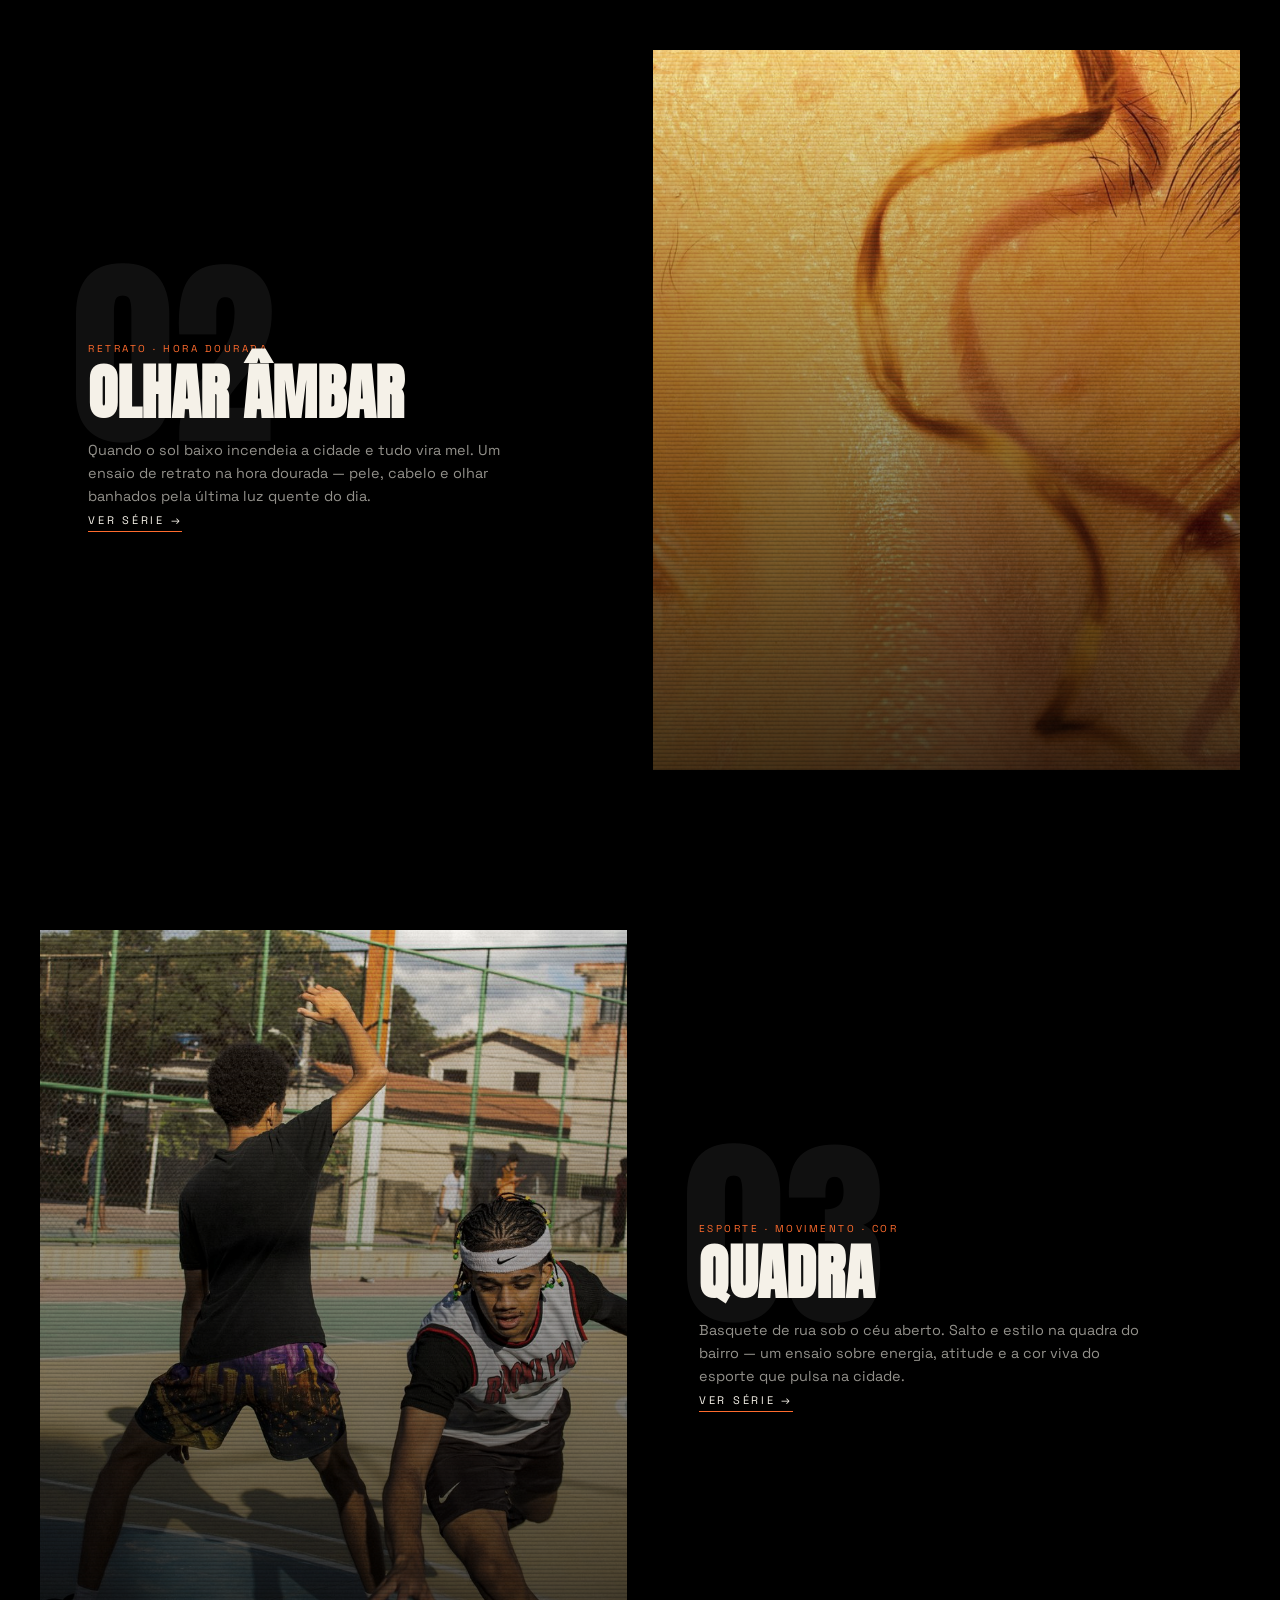
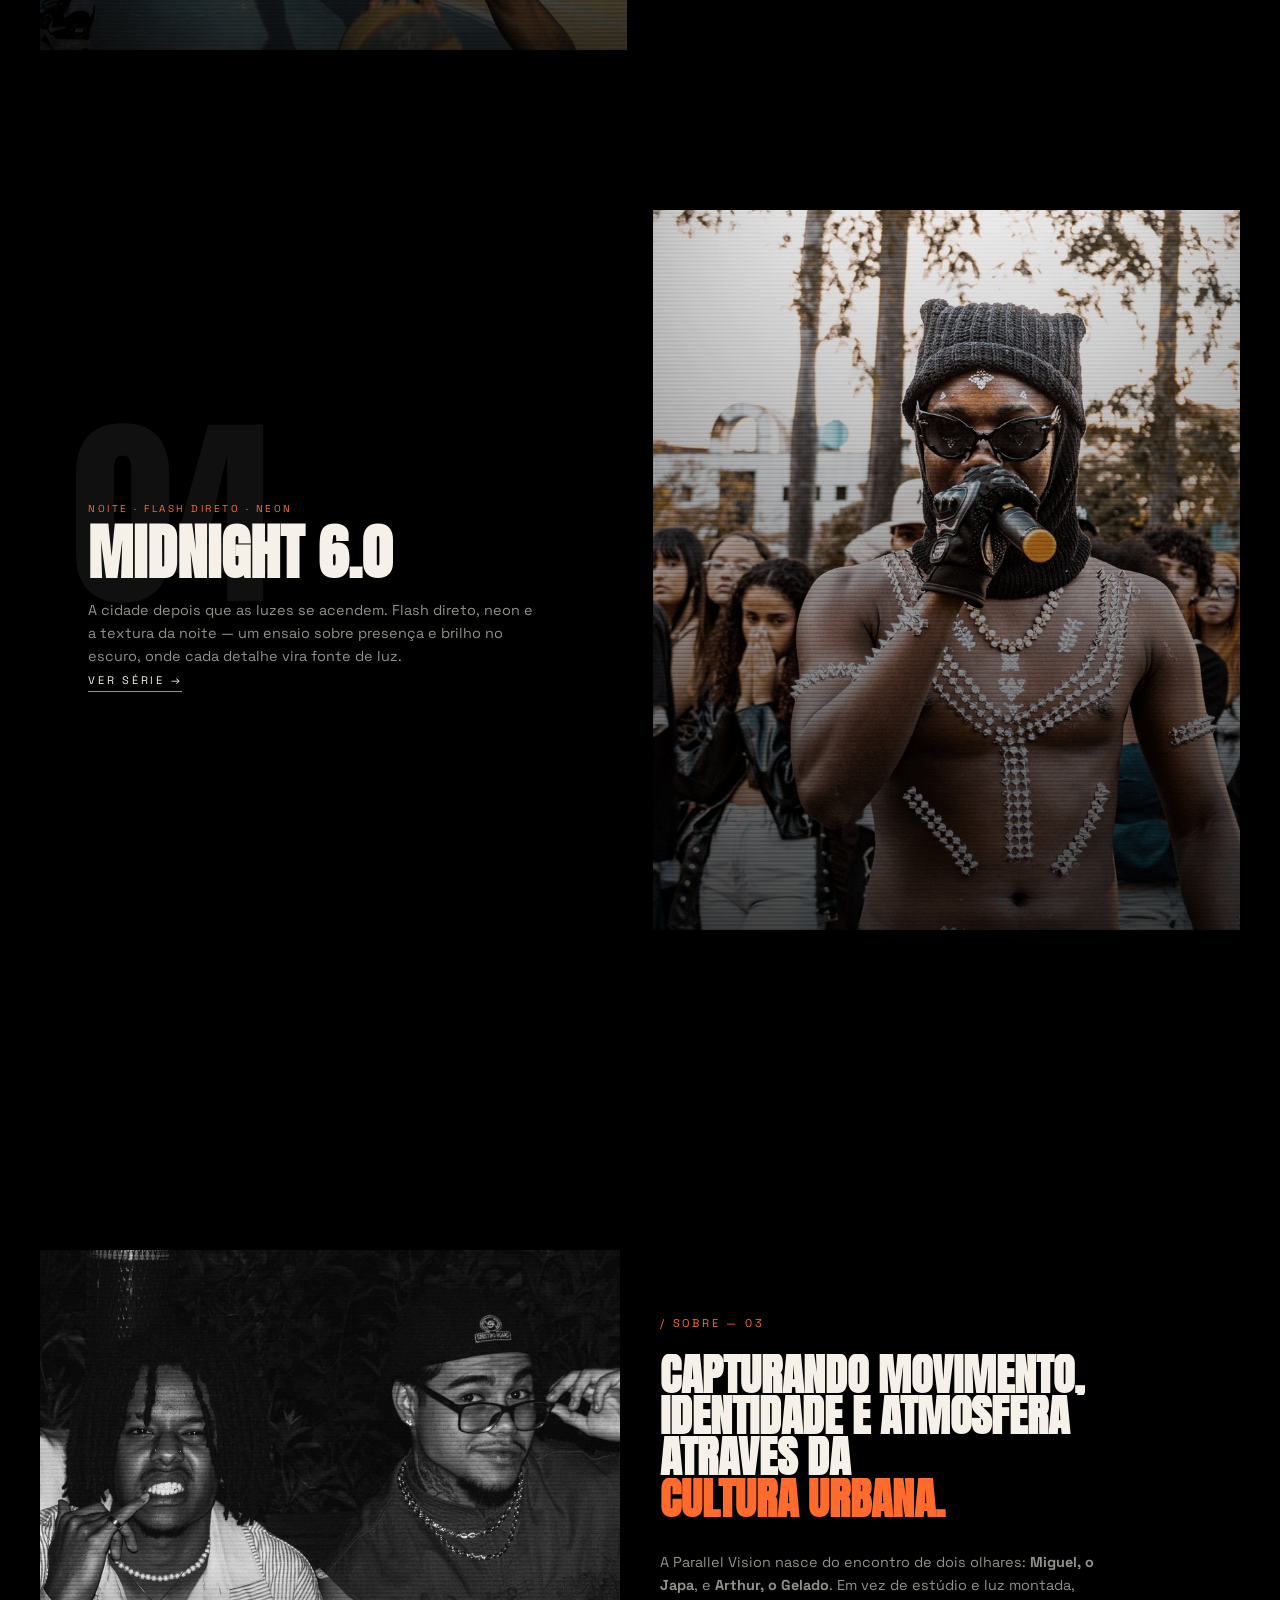
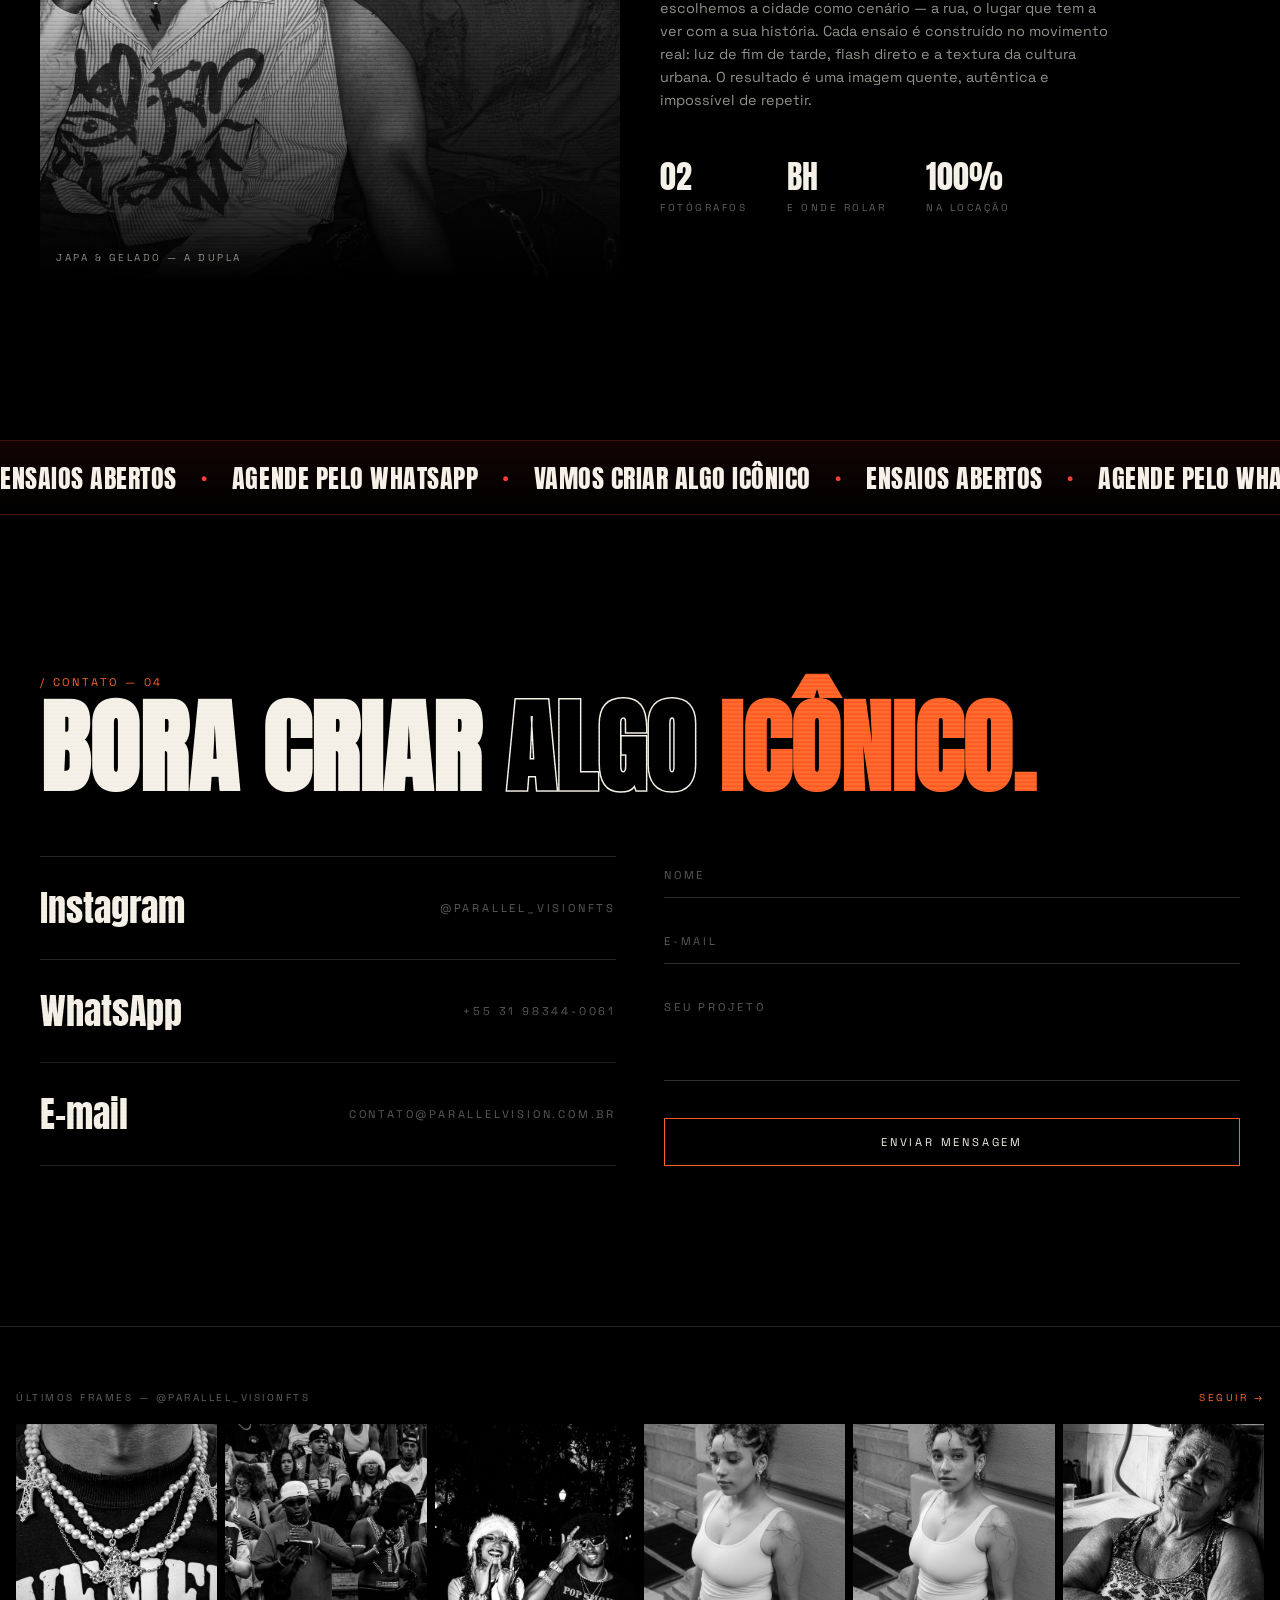
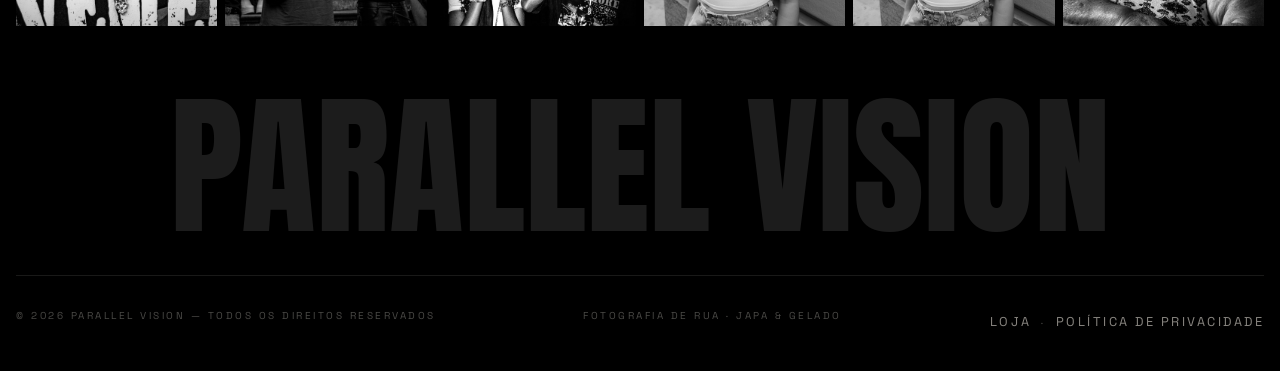
==== commit a2feac8b: "Add files via upload" ====
--- a/index.html
+++ b/index.html
@@ -18,7 +18,7 @@
     <link rel="preconnect" href="https://fonts.gstatic.com" crossorigin />
     <link rel="stylesheet" href="style.css" />
   </head>
-  <body>
+  <body class="has-custom-cursor">
     <!-- GLOBAL OVERLAYS -->
     <div class="grain-overlay"></div>
     <div class="warm-wash"></div>
@@ -61,10 +61,31 @@
       <button class="menu-link" data-scroll="#contact">
         <span class="idx">04</span>Contato
       </button>
+      <a class="menu-link" href="loja.html">
+        <span class="idx">05</span>Loja
+      </a>
       <div class="menu-socials">
         <span>Instagram</span><span>WhatsApp</span><span>E-mail</span>
       </div>
     </nav>
+
+    <!-- SCROLL PROGRESS (timeline de filme) -->
+    <div class="scroll-progress" id="scrollProgress"></div>
+
+    <!-- WHATSAPP FLUTUANTE -->
+    <a
+      id="waFloat"
+      class="wa-float"
+      href="https://wa.me/5531983440061?text=Ol%C3%A1!%20Vim%20pelo%20site%20e%20quero%20fazer%20um%20ensaio%20com%20a%20Parallel%20Vision."
+      target="_blank"
+      rel="noreferrer"
+      aria-label="Chamar no WhatsApp"
+    >
+      <span class="wa-pulse"></span>
+      <svg viewBox="0 0 24 24" fill="currentColor" aria-hidden="true">
+        <path d="M12.04 2c-5.46 0-9.91 4.45-9.91 9.91 0 1.75.46 3.45 1.32 4.95L2 22l5.25-1.38c1.45.79 3.08 1.21 4.79 1.21 5.46 0 9.91-4.45 9.91-9.91S17.5 2 12.04 2zm0 18.07c-1.48 0-2.93-.4-4.2-1.15l-.3-.18-3.12.82.83-3.04-.2-.31a8.26 8.26 0 0 1-1.26-4.38c0-4.54 3.7-8.24 8.25-8.24 4.54 0 8.24 3.7 8.24 8.24 0 4.55-3.7 8.24-8.24 8.24zm4.52-6.16c-.25-.12-1.47-.72-1.69-.81-.23-.08-.39-.12-.56.13-.16.25-.64.81-.78.97-.14.17-.29.19-.54.06-.25-.12-1.05-.39-1.99-1.23-.74-.66-1.23-1.47-1.38-1.72-.14-.25-.02-.38.11-.51.11-.11.25-.29.37-.43.12-.14.17-.25.25-.41.08-.17.04-.31-.02-.43-.06-.12-.56-1.34-.76-1.84-.2-.48-.41-.42-.56-.43h-.48c-.17 0-.43.06-.66.31-.22.25-.86.85-.86 2.07 0 1.22.89 2.4 1.01 2.56.12.17 1.75 2.67 4.23 3.74.59.26 1.05.41 1.41.52.59.19 1.13.16 1.56.1.48-.07 1.47-.6 1.67-1.18.21-.58.21-1.07.15-1.18-.06-.1-.23-.16-.48-.27z"/>
+      </svg>
+    </a>
 
     <main>
       <!-- HERO -->
@@ -96,6 +117,24 @@
         <div class="scroll-ind"><i></i></div>
         <div class="hero-count"><span id="heroIdx">01</span> <span class="tot">/ 05</span></div>
       </section>
+
+      <!-- MARQUEE EDITORIAL -->
+      <div class="marquee" aria-hidden="true">
+        <div class="marquee-track">
+          <span>FOTOGRAFIA DE RUA</span><span class="dot">●</span>
+          <span>CULTURA URBANA</span><span class="dot">●</span>
+          <span>HIP-HOP</span><span class="dot">●</span>
+          <span>RETRATO</span><span class="dot">●</span>
+          <span>ESPORTE</span><span class="dot">●</span>
+          <span>BELO HORIZONTE</span><span class="dot">●</span>
+          <span>FOTOGRAFIA DE RUA</span><span class="dot">●</span>
+          <span>CULTURA URBANA</span><span class="dot">●</span>
+          <span>HIP-HOP</span><span class="dot">●</span>
+          <span>RETRATO</span><span class="dot">●</span>
+          <span>ESPORTE</span><span class="dot">●</span>
+          <span>BELO HORIZONTE</span><span class="dot">●</span>
+        </div>
+      </div>
 
       <!-- WORKS -->
       <section id="works" class="section">
@@ -146,6 +185,18 @@
           </div>
         </div>
       </section>
+
+      <!-- MARQUEE CTA (clicável → contato) -->
+      <button class="marquee marquee-cta" data-scroll="#contact" aria-label="Ir para contato">
+        <div class="marquee-track">
+          <span>ENSAIOS ABERTOS</span><span class="dot accent">●</span>
+          <span>AGENDE PELO WHATSAPP</span><span class="dot accent">●</span>
+          <span>VAMOS CRIAR ALGO ICÔNICO</span><span class="dot accent">●</span>
+          <span>ENSAIOS ABERTOS</span><span class="dot accent">●</span>
+          <span>AGENDE PELO WHATSAPP</span><span class="dot accent">●</span>
+          <span>VAMOS CRIAR ALGO ICÔNICO</span><span class="dot accent">●</span>
+        </div>
+      </button>
 
       <!-- CONTACT -->
       <section id="contact" class="section scanlines">
@@ -196,11 +247,17 @@
       <div class="footer-bottom">
         <p id="copy">© Parallel Vision — Todos os direitos reservados</p>
         <p>Fotografia de rua · Japa &amp; Gelado</p>
+        <p class="footer-links">
+          <a href="loja.html">Loja</a>
+          <span>·</span>
+          <a href="politica-de-privacidade.html">Política de Privacidade</a>
+        </p>
       </div>
     </footer>
 
     <!-- LIGHTBOX -->
     <div id="lightbox">
+      <div class="lb-flash" id="lbFlash"></div>
       <button class="close" id="lbClose">Fechar ✕</button>
       <button class="arrow prev" id="lbPrev">←</button>
       <div class="stage">
--- a/style.css
+++ b/style.css
@@ -69,11 +69,11 @@
   width: 0;
 }
 
-/* hide native cursor on fine-pointer devices */
+/* hide native cursor on fine-pointer devices — ONLY on pages with the custom cursor */
 @media (hover: hover) and (pointer: fine) {
-  body,
-  a,
-  button {
+  body.has-custom-cursor,
+  body.has-custom-cursor a,
+  body.has-custom-cursor button {
     cursor: none;
   }
 }
@@ -1164,3 +1164,178 @@
   #contact h2.cta { font-size: 128px; }
   .footer-word { font-size: 192px; }
 }
+
+/* ============================================================
+   EFEITOS PREMIUM — câmera, cinema, conversão
+   ============================================================ */
+
+/* ---- SCROLL PROGRESS (timeline de filme) ---- */
+.scroll-progress {
+  position: fixed;
+  top: 0; left: 0;
+  height: 3px; width: 0%;
+  background: linear-gradient(90deg, var(--burnt), var(--amber), var(--neon));
+  z-index: 9500;
+  transition: width 0.1s linear;
+  box-shadow: 0 0 12px rgba(255,107,45,0.6);
+}
+
+/* ---- KEN BURNS (zoom cinematográfico no hero) ---- */
+.hero-slide.active {
+  animation: kenburns 9s ease-out forwards;
+}
+@keyframes kenburns {
+  0%   { transform: scale(1.0); }
+  100% { transform: scale(1.12); }
+}
+
+/* ---- CURSOR VIEWFINDER (mira de câmera sobre fotos) ---- */
+.cursor-ring.shoot {
+  width: 74px; height: 74px;
+  border-color: transparent;
+  background:
+    linear-gradient(var(--burnt),var(--burnt)) left top,
+    linear-gradient(var(--burnt),var(--burnt)) left top,
+    linear-gradient(var(--burnt),var(--burnt)) right top,
+    linear-gradient(var(--burnt),var(--burnt)) right top,
+    linear-gradient(var(--burnt),var(--burnt)) left bottom,
+    linear-gradient(var(--burnt),var(--burnt)) left bottom,
+    linear-gradient(var(--burnt),var(--burnt)) right bottom,
+    linear-gradient(var(--burnt),var(--burnt)) right bottom;
+  background-repeat: no-repeat;
+  background-size: 12px 2px, 2px 12px;
+}
+.cursor-ring.shoot::after {
+  content: "";
+  position: absolute;
+  top: 50%; left: 50%;
+  width: 4px; height: 4px;
+  background: var(--neon);
+  border-radius: 50%;
+  transform: translate(-50%,-50%);
+}
+
+/* ---- MARQUEE EDITORIAL (HYPEBEAST vibe) ---- */
+.marquee {
+  width: 100%;
+  overflow: hidden;
+  border-top: 1px solid rgba(245,241,232,0.12);
+  border-bottom: 1px solid rgba(245,241,232,0.12);
+  padding: 1.1rem 0;
+  background: var(--charcoal);
+  display: block;
+}
+.marquee-track {
+  display: inline-flex;
+  align-items: center;
+  gap: 1.5rem;
+  white-space: nowrap;
+  animation: marquee 28s linear infinite;
+  font-family: var(--font-display);
+  font-size: 1.6rem;
+  color: var(--bone);
+  letter-spacing: 0.02em;
+}
+.marquee-track .dot { color: var(--burnt); font-size: 0.7rem; }
+.marquee-track .dot.accent { color: var(--neon); }
+@keyframes marquee {
+  0% { transform: translateX(0); }
+  100% { transform: translateX(-50%); }
+}
+.marquee:hover .marquee-track { animation-play-state: paused; }
+
+/* CTA marquee — clicável, hover acende */
+.marquee-cta {
+  border: none;
+  border-top: 1px solid rgba(255,60,56,0.25);
+  border-bottom: 1px solid rgba(255,60,56,0.25);
+  background: linear-gradient(180deg, rgba(74,14,14,0.25), transparent);
+  cursor: pointer;
+  transition: background 0.4s;
+}
+.marquee-cta .marquee-track { animation-duration: 22s; }
+.marquee-cta:hover { background: linear-gradient(180deg, rgba(255,60,56,0.18), transparent); }
+.marquee-cta:hover .marquee-track span { color: var(--burnt); }
+
+/* ---- WHATSAPP FLUTUANTE ---- */
+.wa-float {
+  position: fixed;
+  bottom: 1.4rem; right: 1.4rem;
+  z-index: 9400;
+  width: 58px; height: 58px;
+  border-radius: 50%;
+  background: #25d366;
+  color: #07261a;
+  display: grid; place-items: center;
+  box-shadow: 0 8px 28px rgba(0,0,0,0.5);
+  transition: transform 0.3s, box-shadow 0.3s;
+  opacity: 0;
+  transform: translateY(20px) scale(0.8);
+  pointer-events: none;
+}
+.wa-float.show { opacity: 1; transform: none; pointer-events: auto; }
+.wa-float:hover { transform: scale(1.1); box-shadow: 0 10px 34px rgba(37,211,102,0.5); }
+.wa-float svg { width: 30px; height: 30px; position: relative; z-index: 2; }
+.wa-pulse {
+  position: absolute; inset: 0;
+  border-radius: 50%;
+  background: #25d366;
+  animation: waPulse 2.2s ease-out infinite;
+  z-index: 1;
+}
+@keyframes waPulse {
+  0% { transform: scale(1); opacity: 0.7; }
+  100% { transform: scale(1.9); opacity: 0; }
+}
+
+/* ---- LIGHTBOX: FLASH DE OBTURADOR ---- */
+.lb-flash {
+  position: absolute; inset: 0;
+  background: var(--bone);
+  opacity: 0;
+  z-index: 20;
+  pointer-events: none;
+}
+.lb-flash.fire { animation: shutter 0.45s ease-out; }
+@keyframes shutter {
+  0% { opacity: 0; }
+  8% { opacity: 0.9; }
+  35% { opacity: 0.05; }
+  100% { opacity: 0; }
+}
+
+/* ---- WORKS: reveal de cortina (foto revelando) ---- */
+.work {
+  clip-path: inset(0 0 0 0);
+}
+.work.curtain {
+  animation: curtainUp 0.9s var(--ease) both;
+}
+@keyframes curtainUp {
+  0% { clip-path: inset(100% 0 0 0); }
+  100% { clip-path: inset(0 0 0 0); }
+}
+
+/* ---- WORKS: tilt 3D (premium, desktop) ---- */
+@media (hover: hover) and (pointer: fine) {
+  .works-grid { perspective: 1200px; }
+  .work { transition: transform 0.25s ease, box-shadow 0.4s ease; transform-style: preserve-3d; }
+  .work:hover { box-shadow: 0 30px 60px rgba(0,0,0,0.55); z-index: 5; }
+}
+
+@media (prefers-reduced-motion: reduce) {
+  .hero-slide.active, .marquee-track, .wa-pulse, .work.curtain { animation: none; }
+  .scroll-progress { transition: none; }
+}
+
+/* mobile: marquee menor, wa-float um pouco menor */
+@media (max-width: 480px) {
+  .marquee-track { font-size: 1.2rem; }
+  .wa-float { width: 52px; height: 52px; bottom: 1rem; right: 1rem; }
+}
+
+/* links legais no footer */
+.footer-links { margin-top: 0.8rem; display: flex; gap: 0.6rem; align-items: center; flex-wrap: wrap; }
+.footer-links a { color: rgba(245,241,232,0.55); text-decoration: none; font-size: 0.8rem; transition: color 0.3s; border-bottom: 1px solid transparent; }
+.footer-links a:hover { color: var(--burnt); border-bottom-color: var(--burnt); }
+.footer-links span { color: rgba(245,241,232,0.3); }
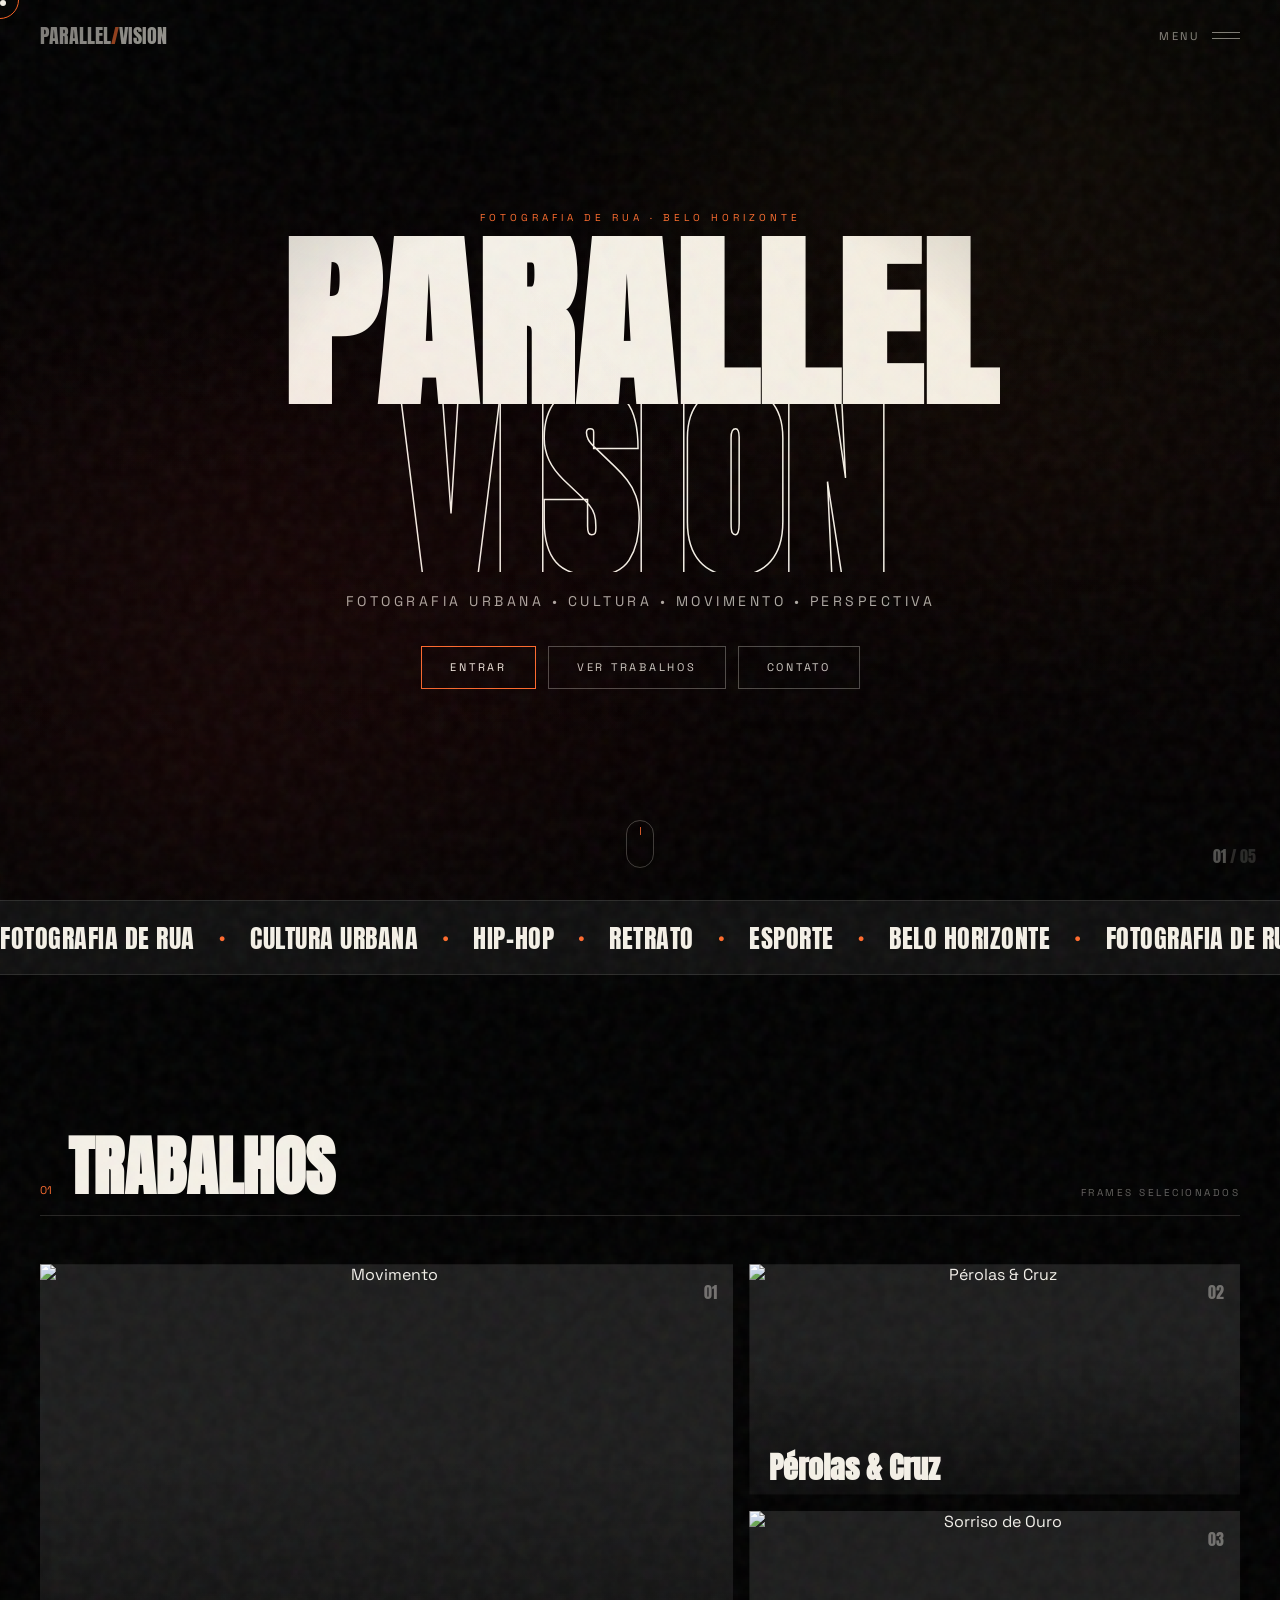
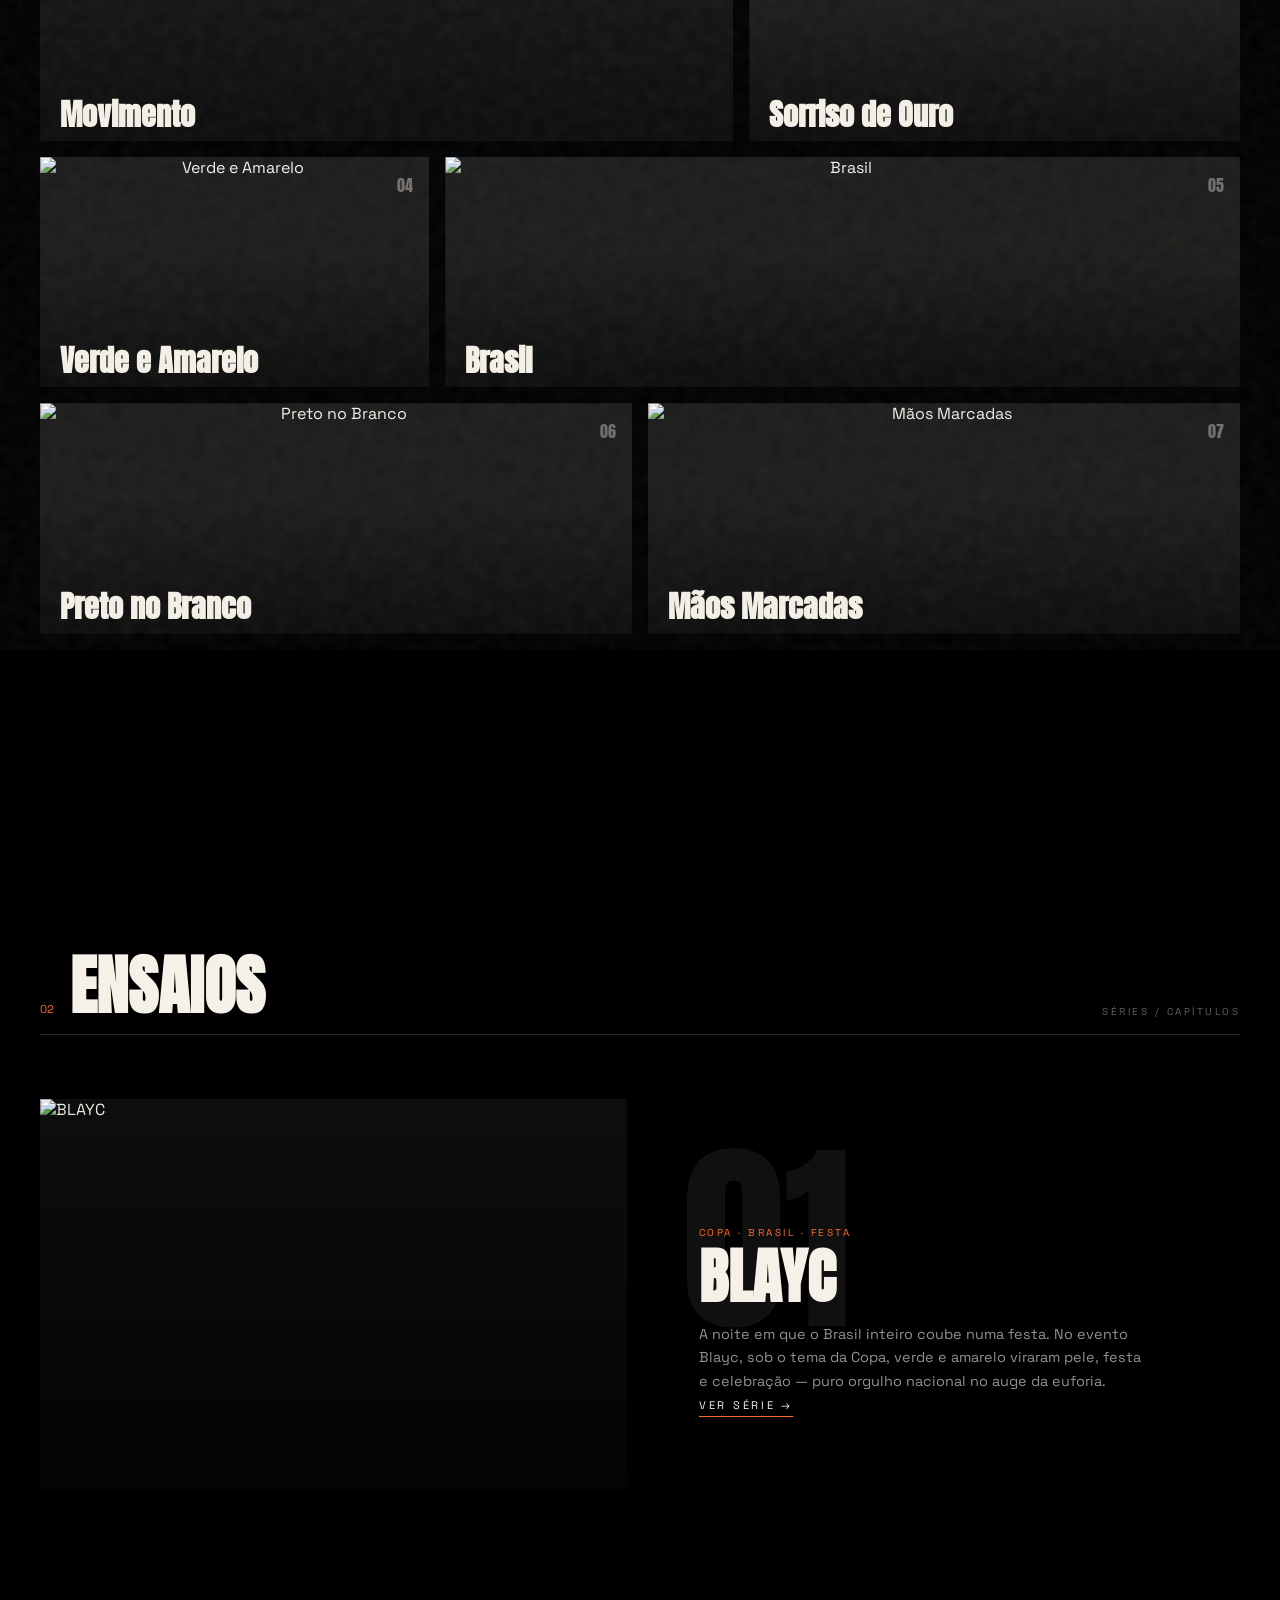
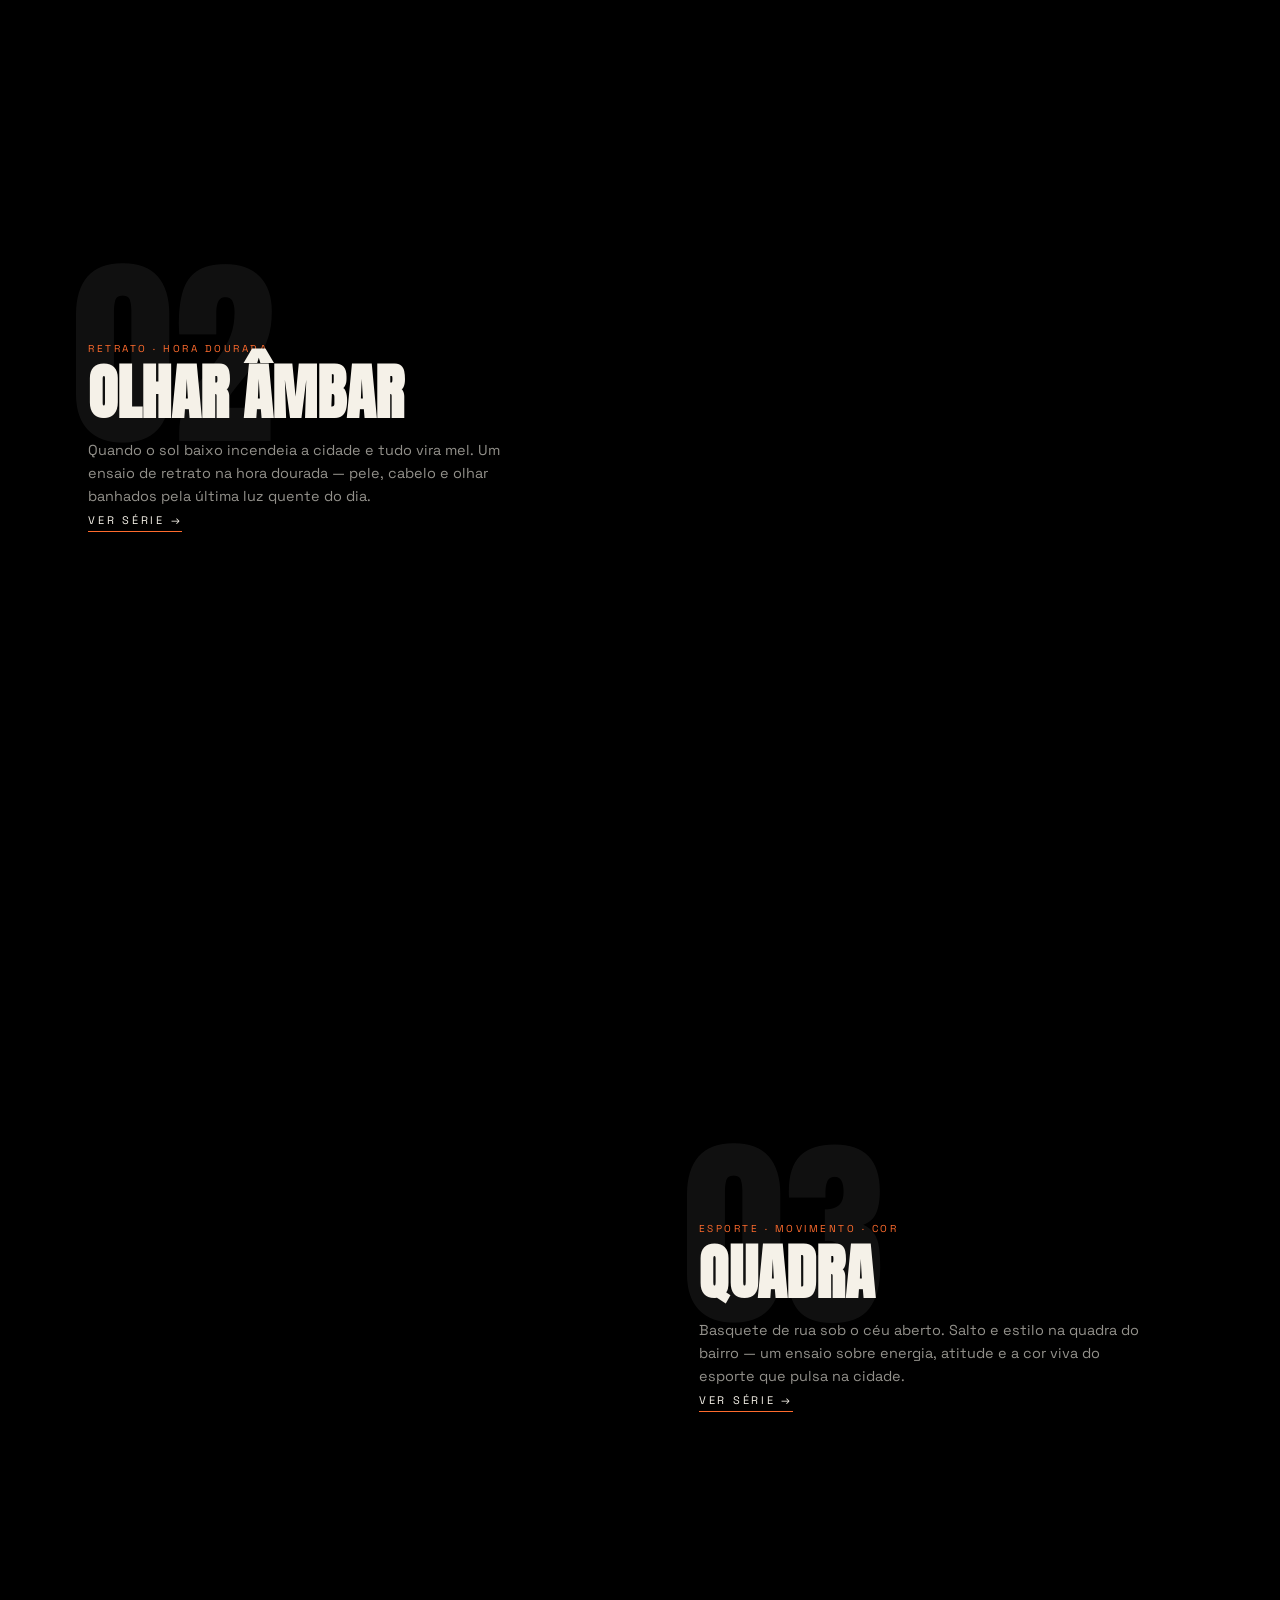
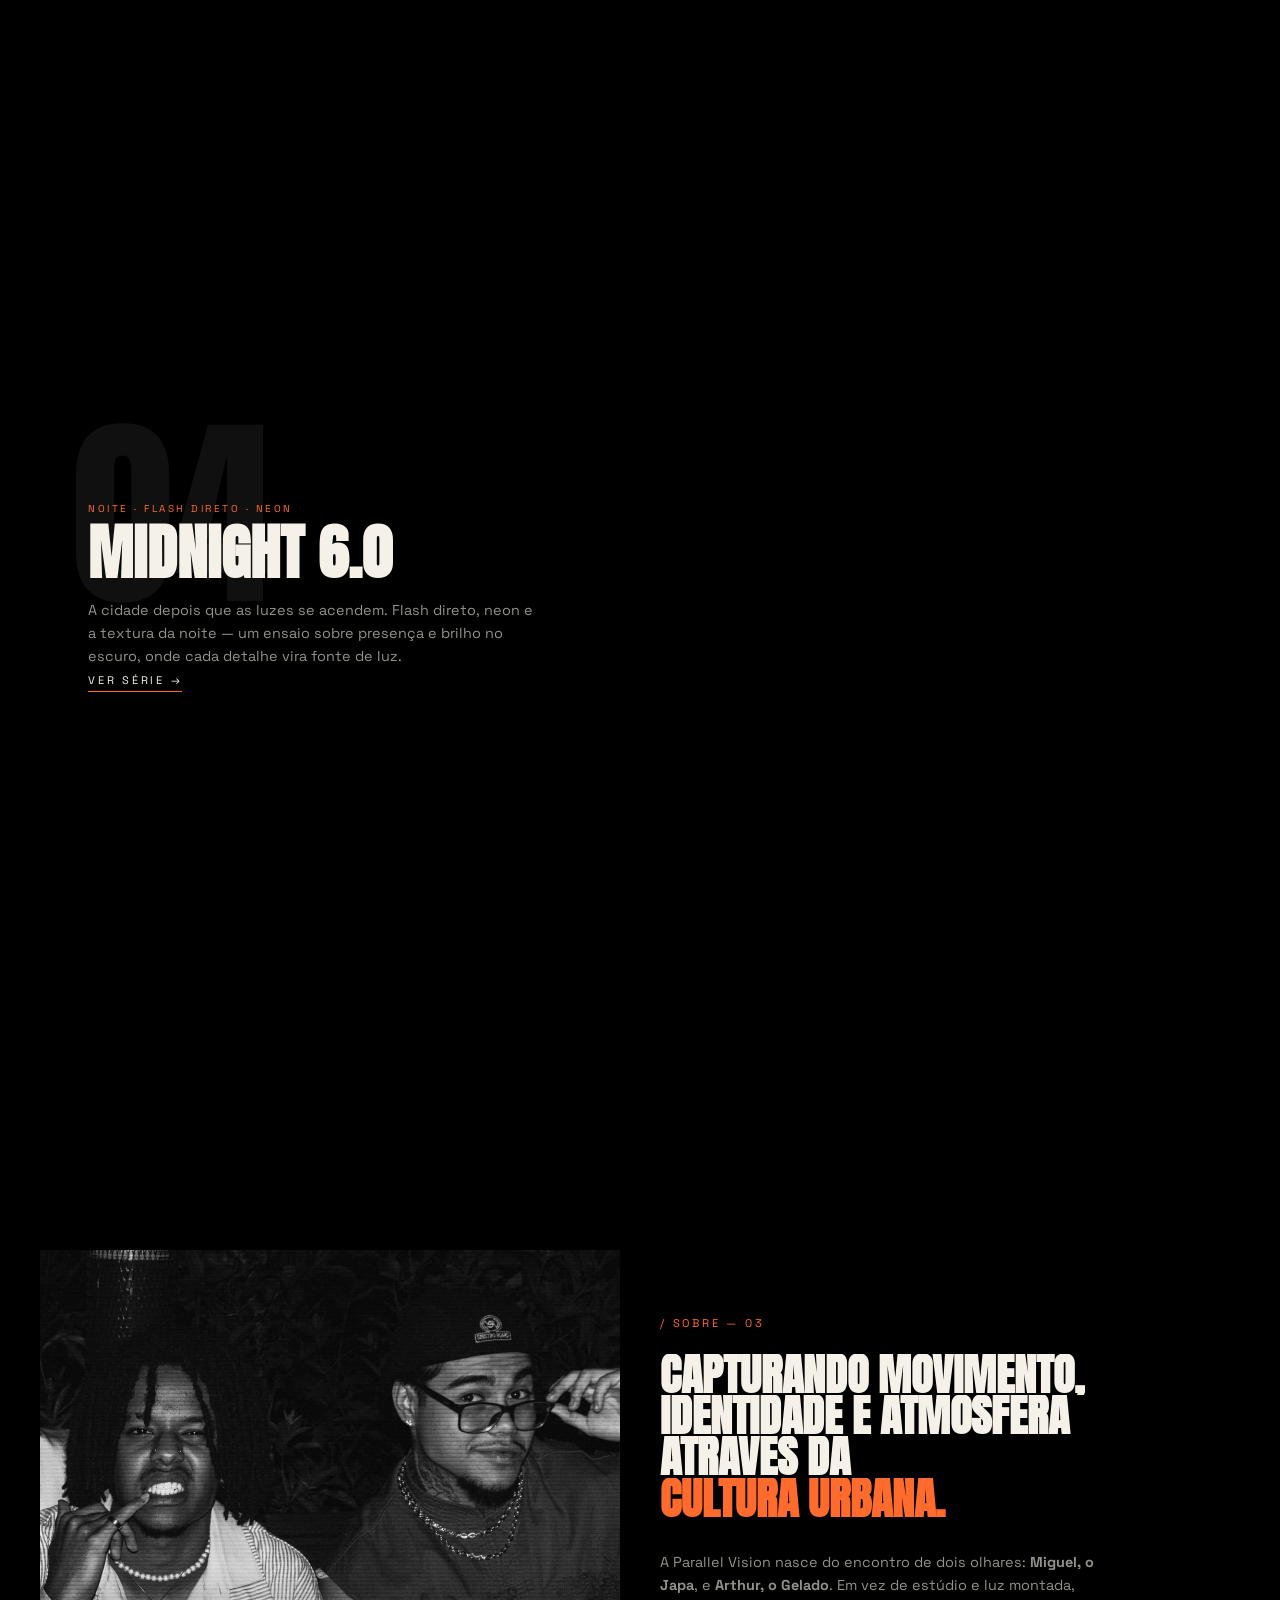
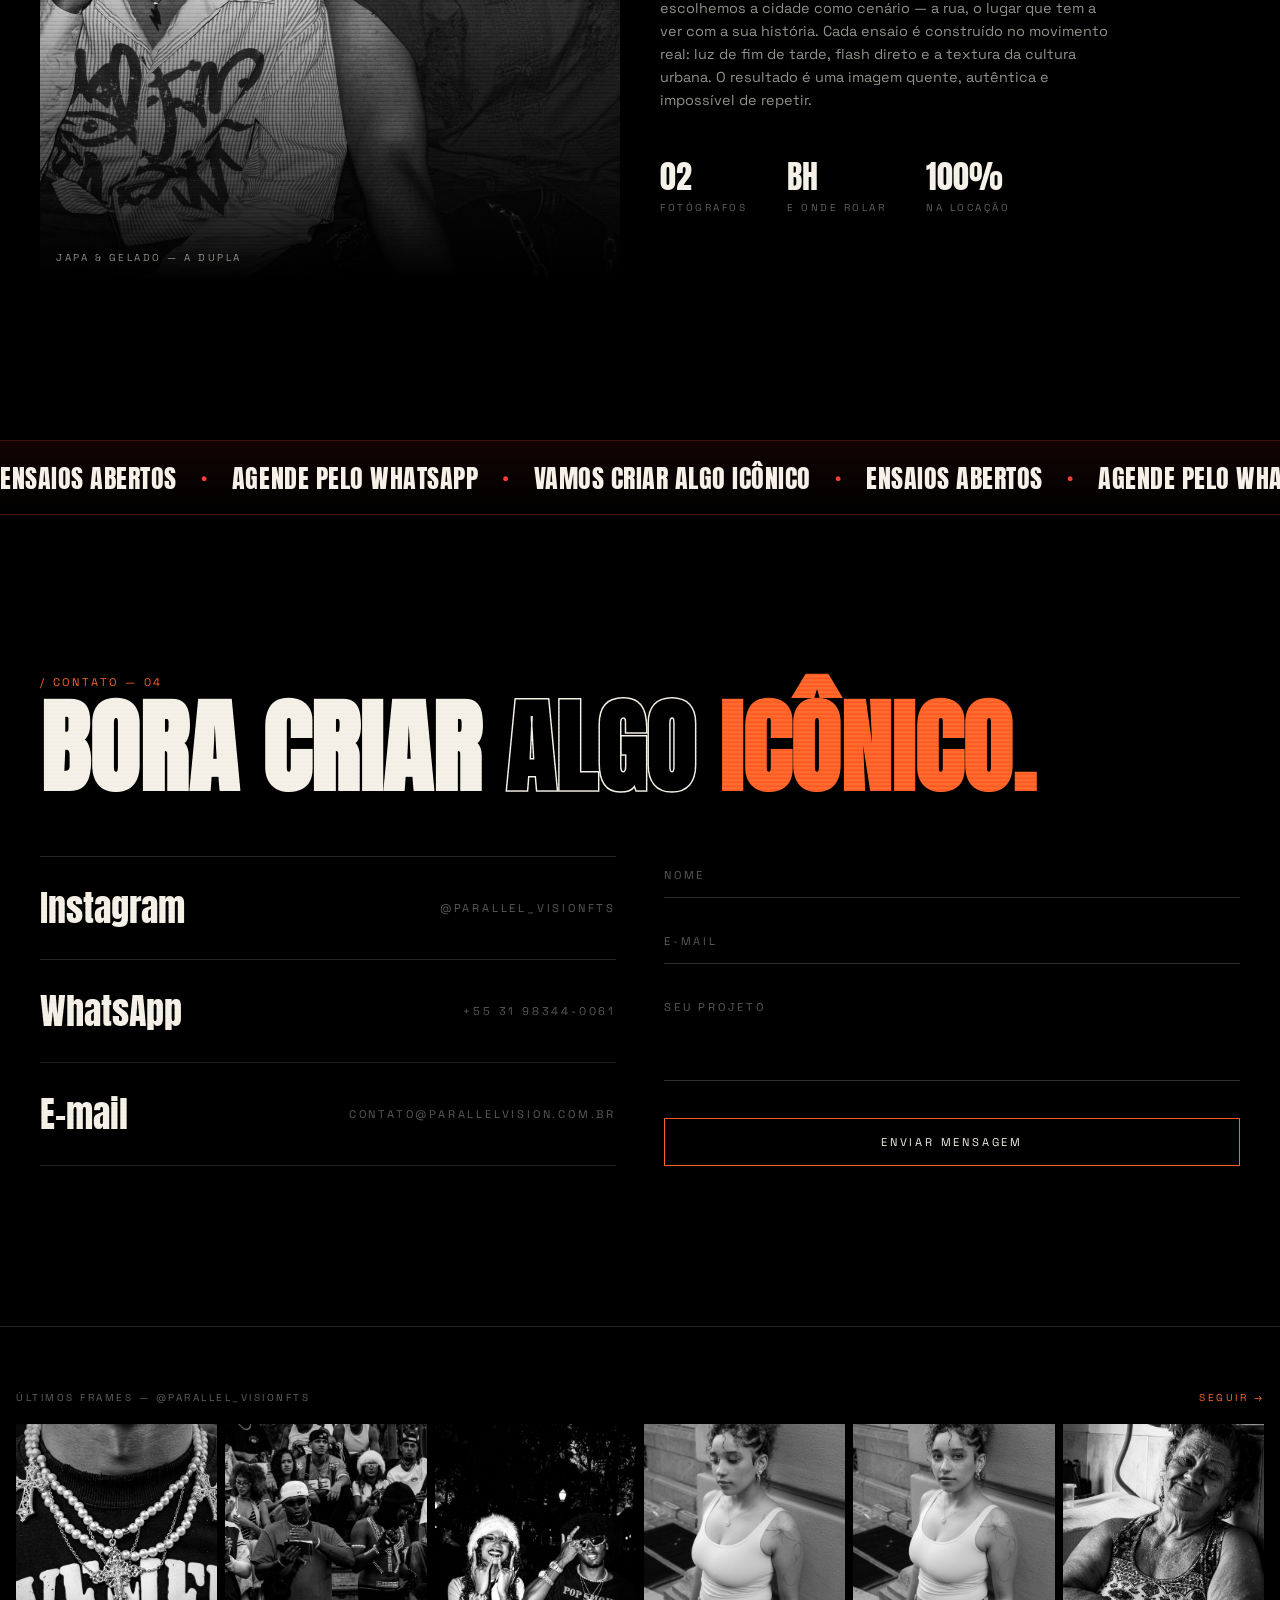
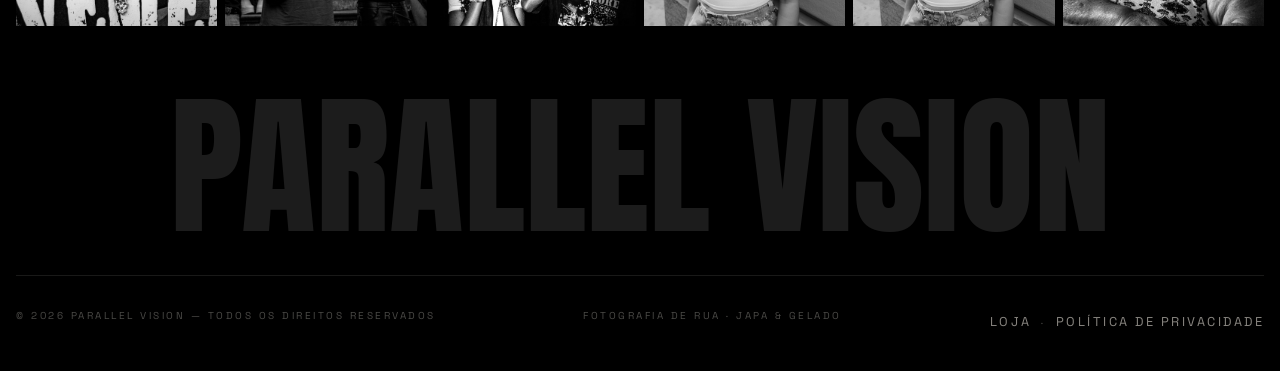
==== commit 08190622: "Add files via upload" ====
--- a/index.html
+++ b/index.html
@@ -91,11 +91,11 @@
       <!-- HERO -->
       <section id="hero" class="scanlines">
         <div class="hero-bg" id="heroBg">
-          <div class="hero-slide active" style="background-image:url('img/IMG_3121.jpeg')"></div>
-          <div class="hero-slide" style="background-image:url('img/IMG_2773.jpeg')"></div>
-          <div class="hero-slide" style="background-image:url('img/IMG_2777.jpeg')"></div>
-          <div class="hero-slide" style="background-image:url('img/IMG_2692.jpeg')"></div>
-          <div class="hero-slide" style="background-image:url('img/IMG_2759.jpeg')"></div>
+          <div class="hero-slide active" style="background-image:url('img/IMG_3121.webp')"></div>
+          <div class="hero-slide" style="background-image:url('img/IMG_2773.webp')"></div>
+          <div class="hero-slide" style="background-image:url('img/IMG_2777.webp')"></div>
+          <div class="hero-slide" style="background-image:url('img/IMG_2692.webp')"></div>
+          <div class="hero-slide" style="background-image:url('img/IMG_2759.webp')"></div>
           <div class="hero-grad"></div>
           <div class="hero-grad warm"></div>
         </div>
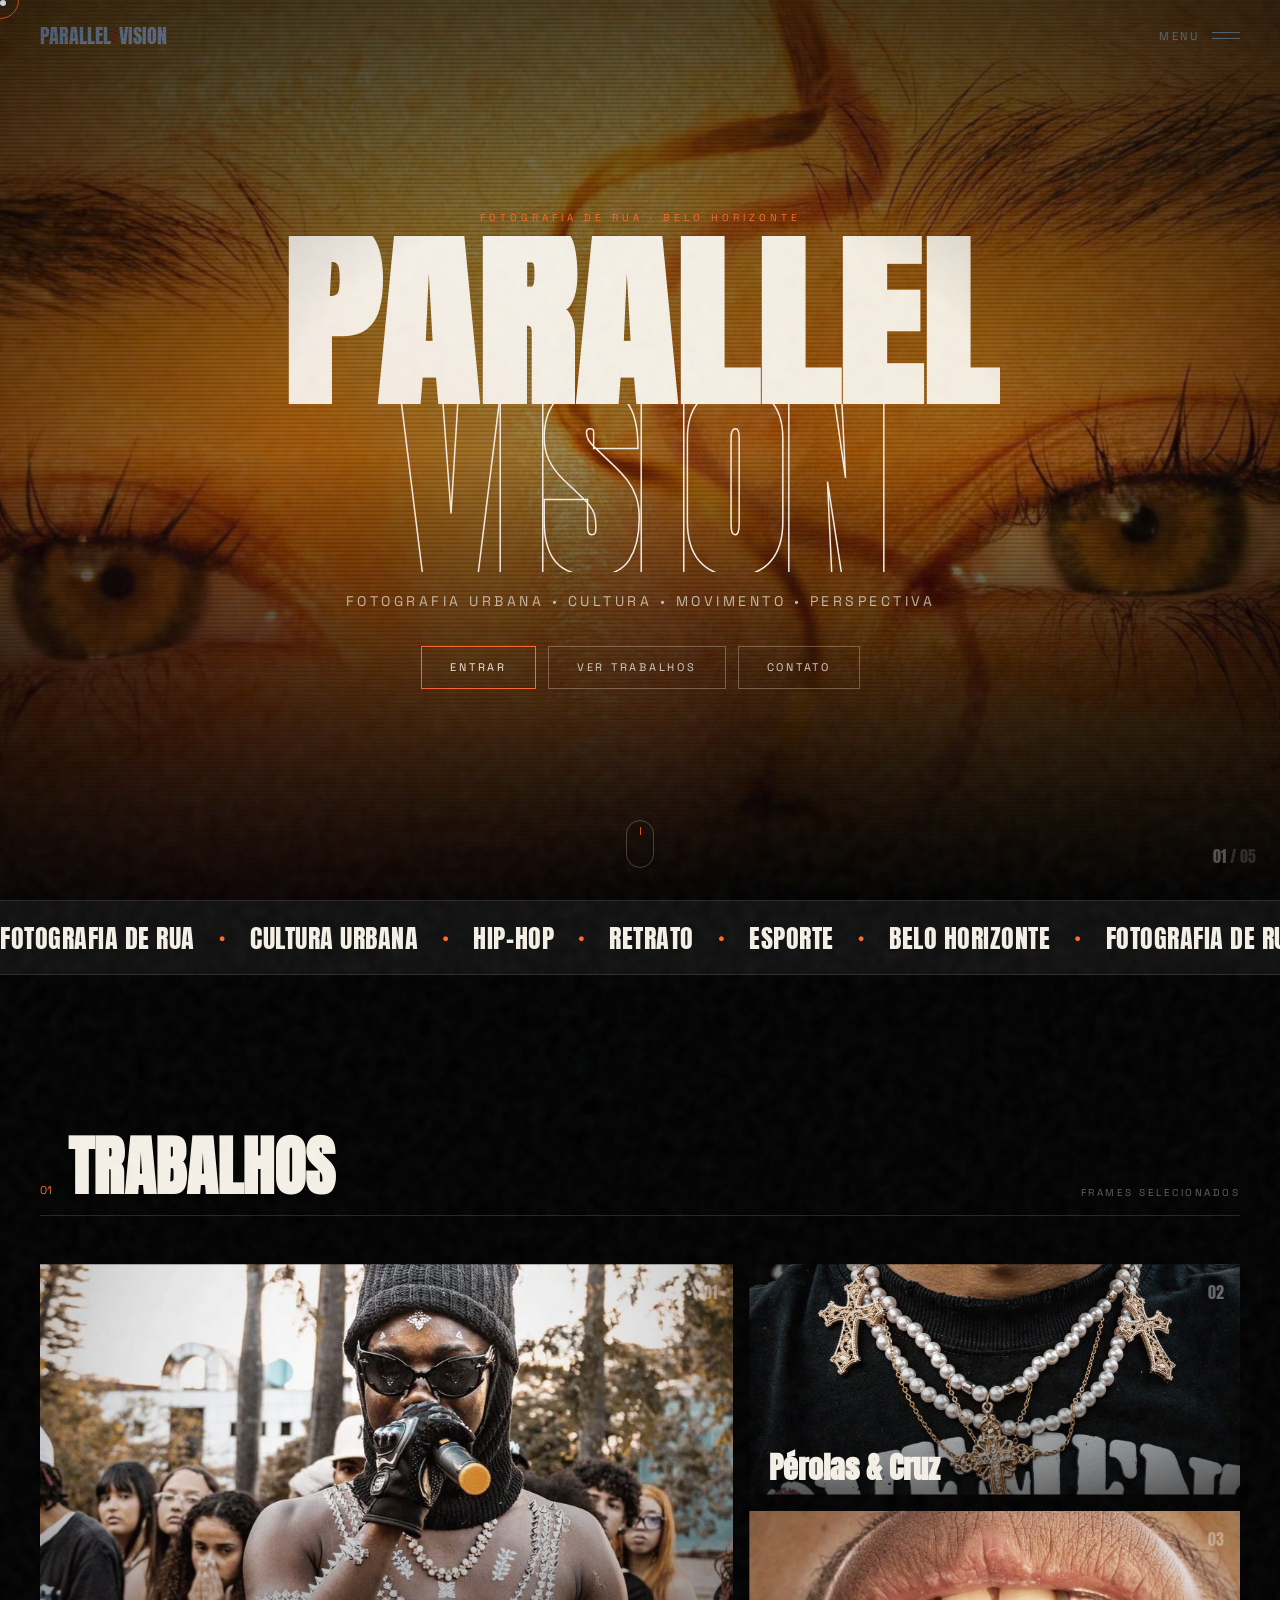
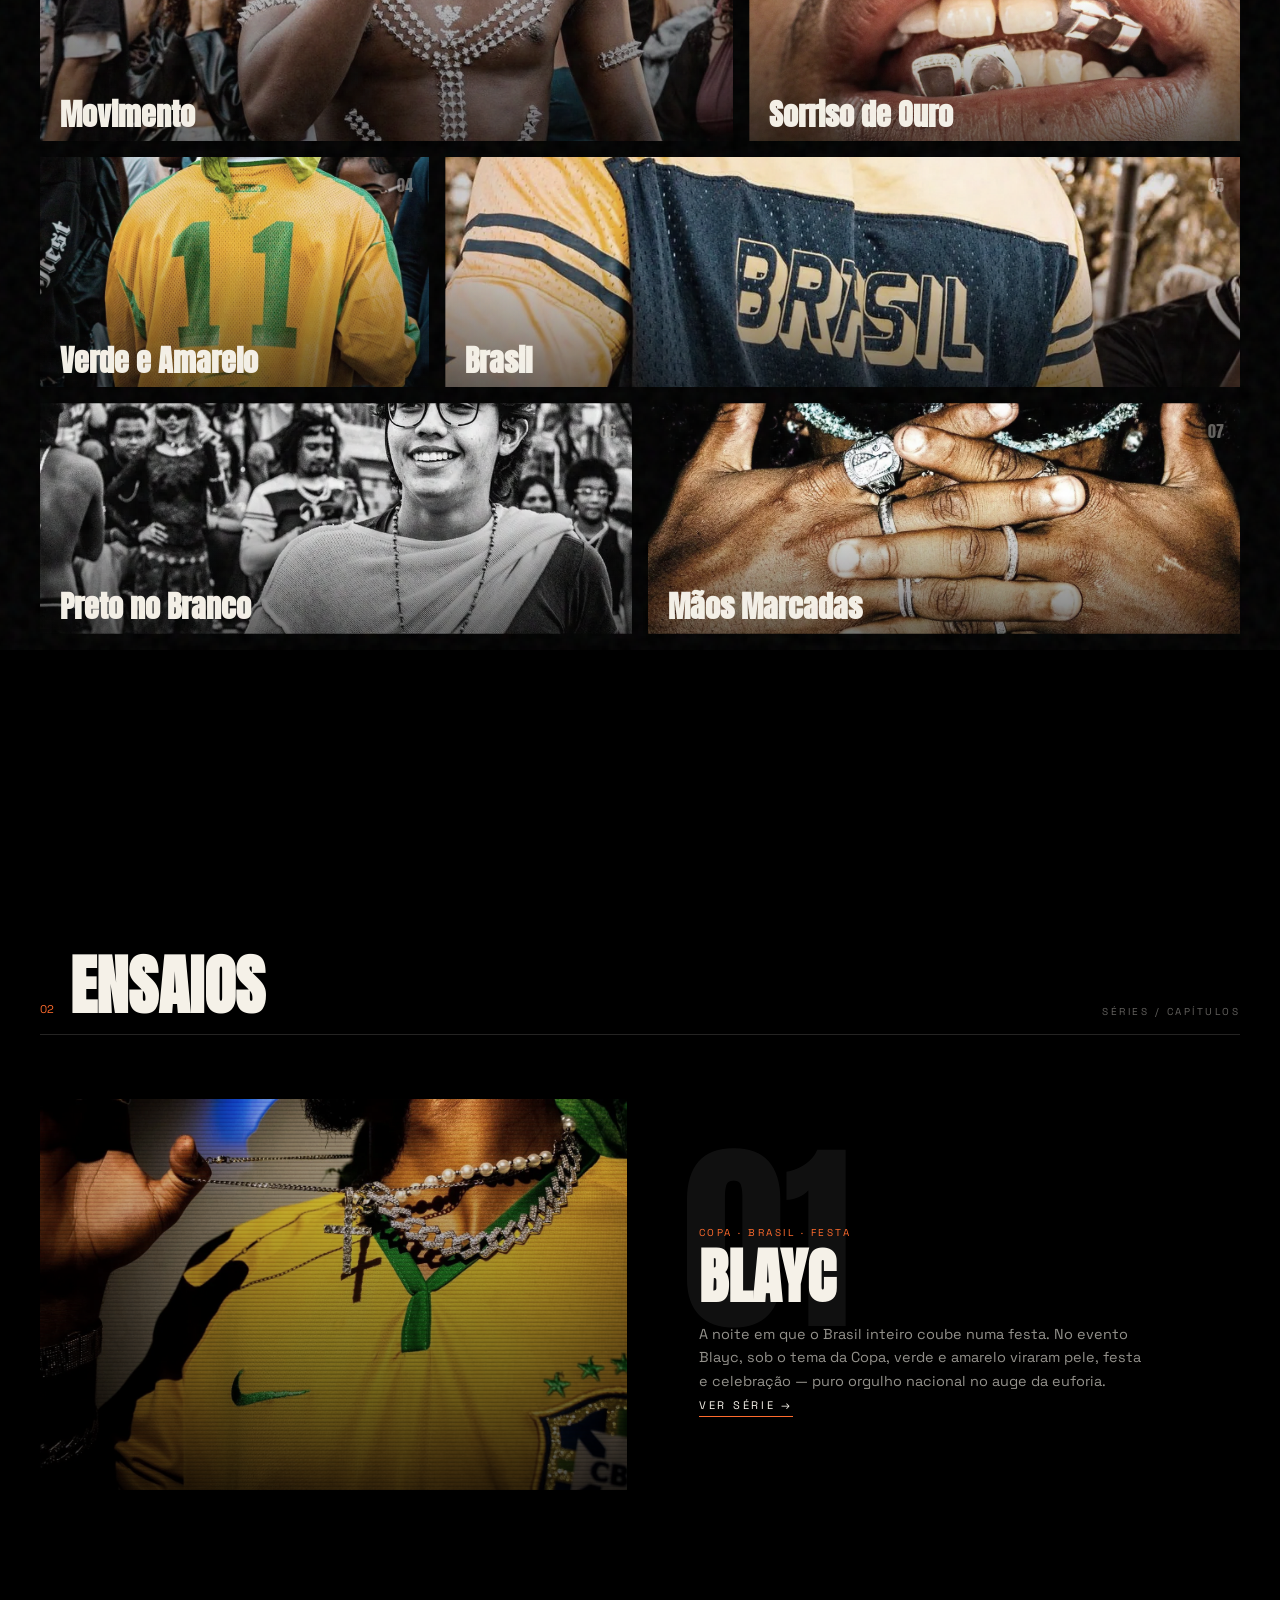
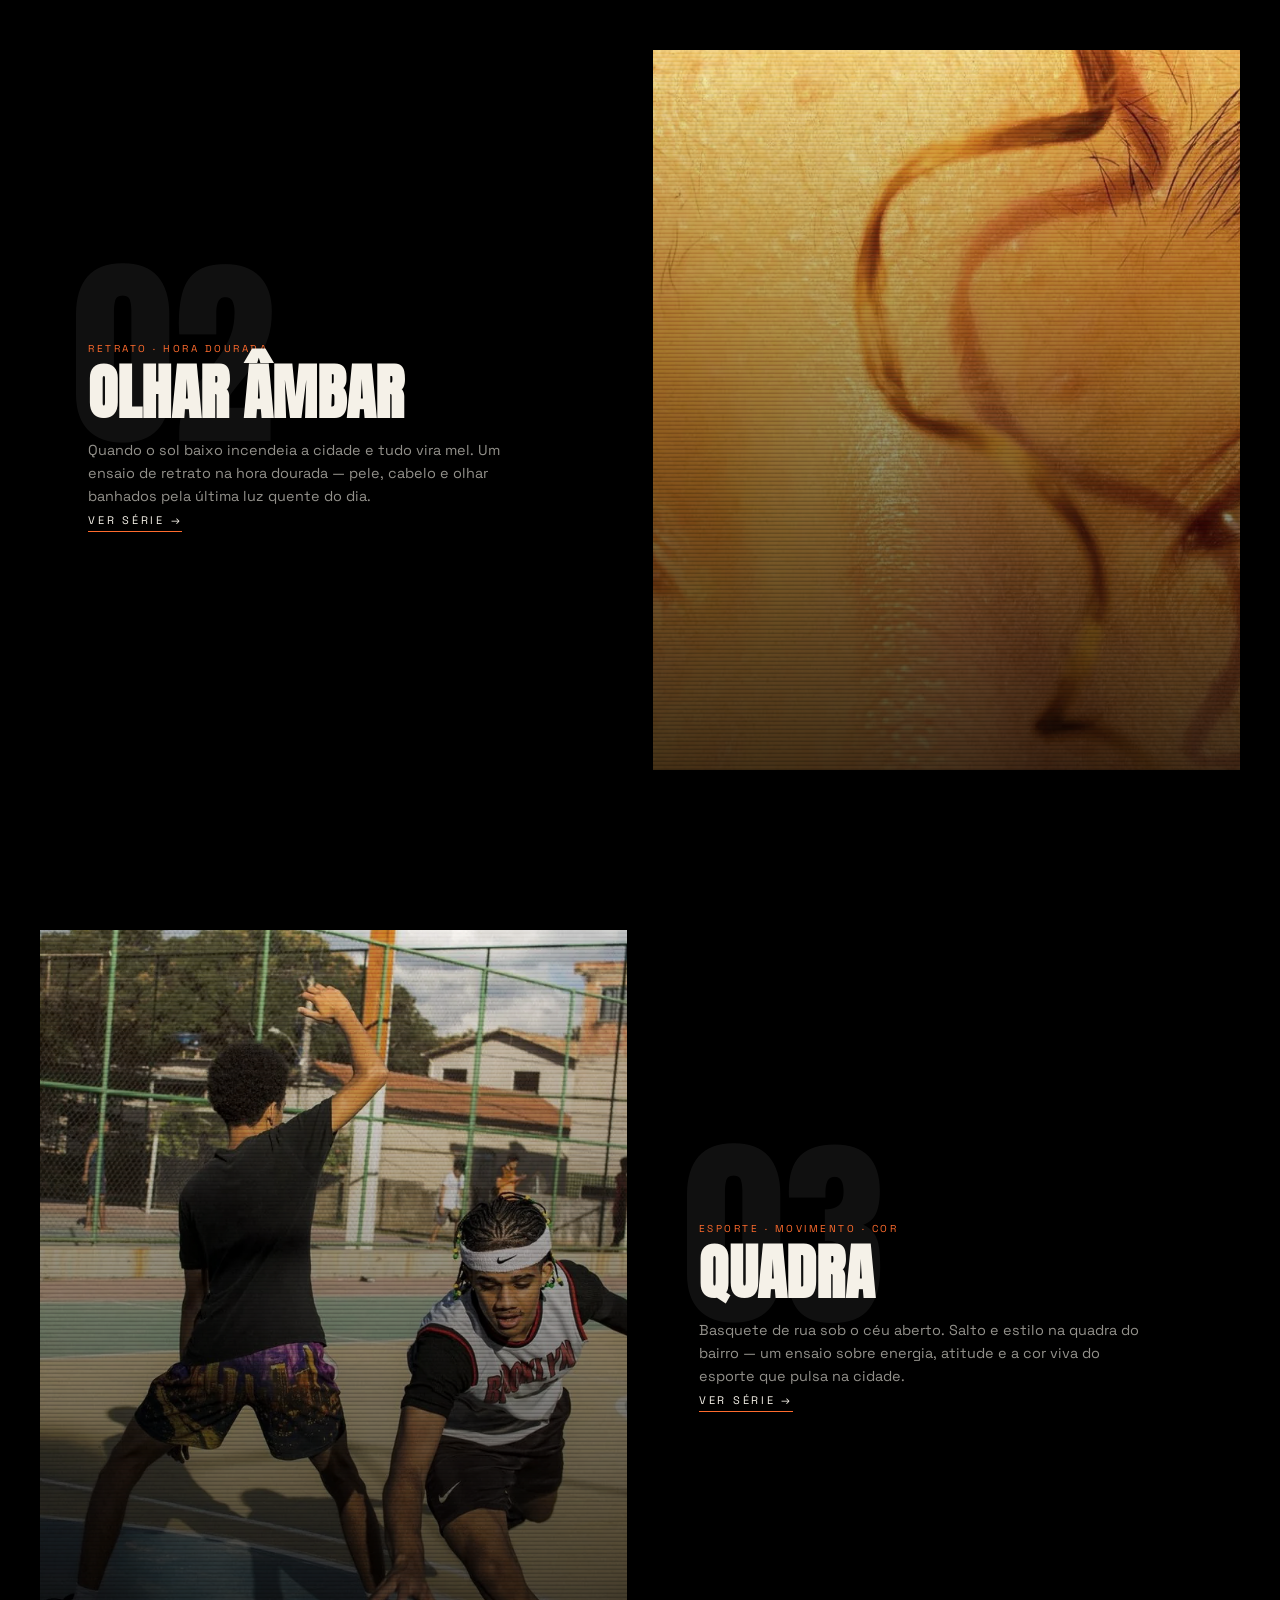
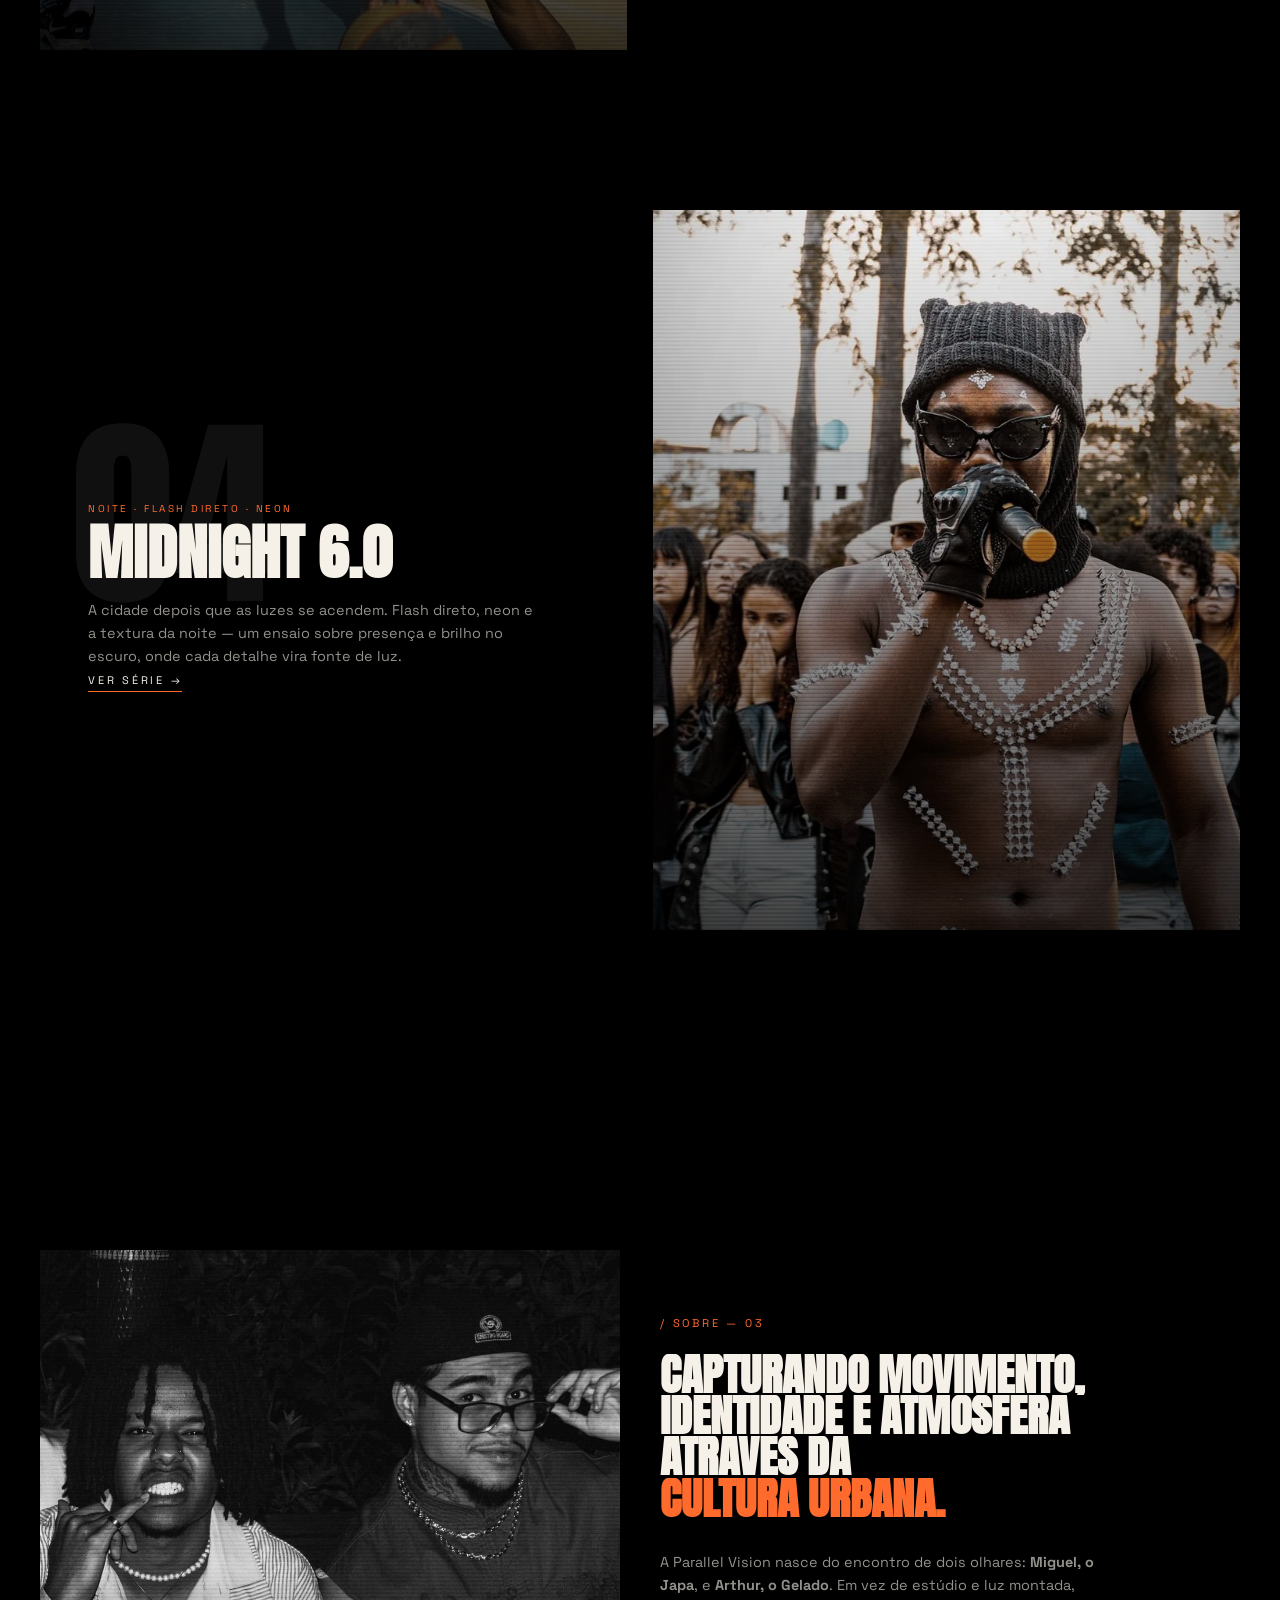
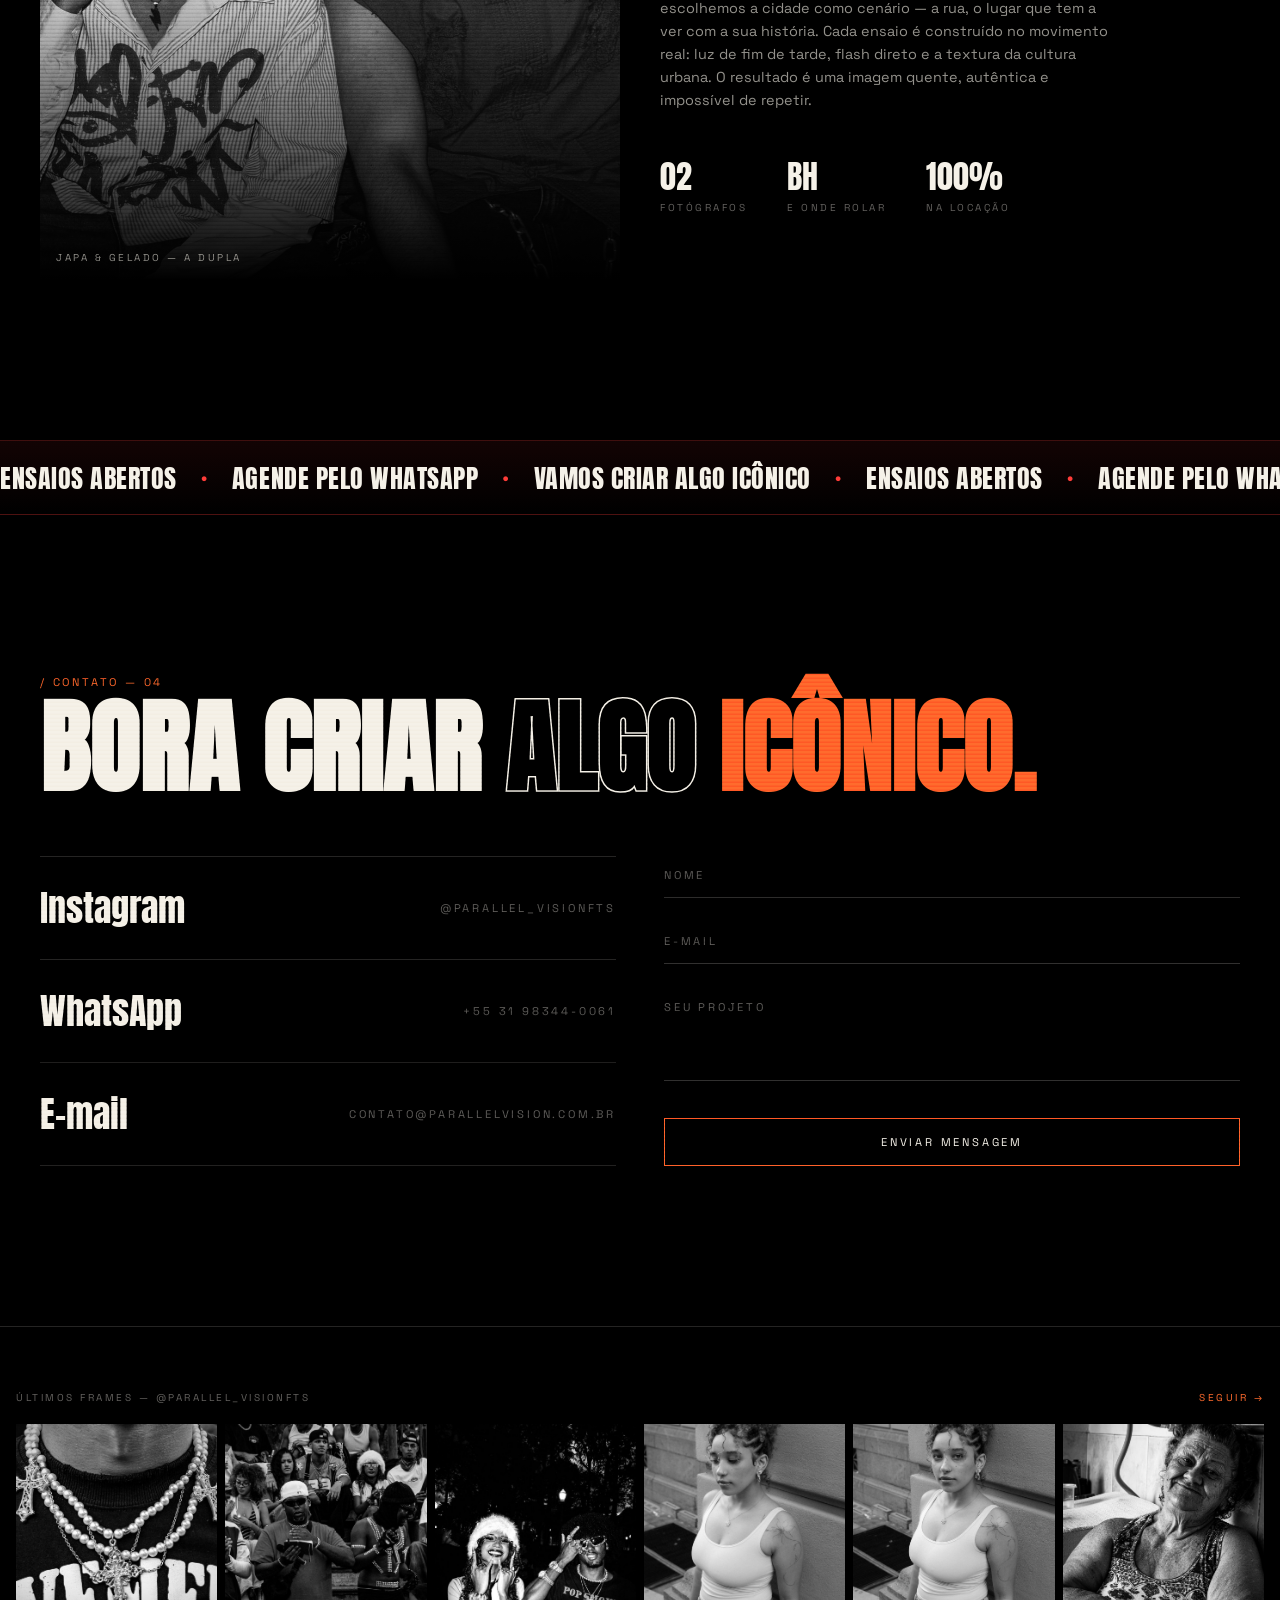
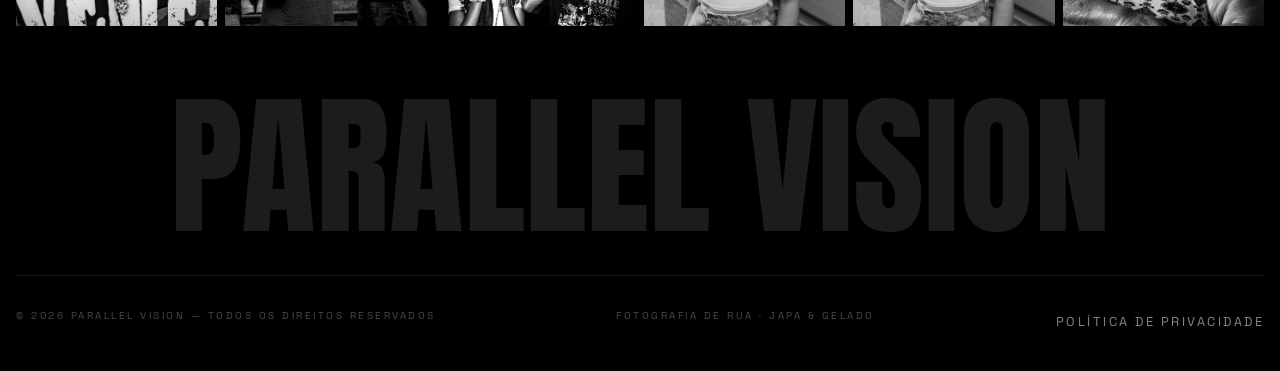
==== commit bef2b4cb: "Update index.html" ====
--- a/index.html
+++ b/index.html
@@ -61,9 +61,9 @@
       <button class="menu-link" data-scroll="#contact">
         <span class="idx">04</span>Contato
       </button>
-      <a class="menu-link" href="loja.html">
+      <!--<a class="menu-link" href="loja.html">
         <span class="idx">05</span>Loja
-      </a>
+      </a>-->
       <div class="menu-socials">
         <span>Instagram</span><span>WhatsApp</span><span>E-mail</span>
       </div>
@@ -248,8 +248,8 @@
         <p id="copy">© Parallel Vision — Todos os direitos reservados</p>
         <p>Fotografia de rua · Japa &amp; Gelado</p>
         <p class="footer-links">
-          <a href="loja.html">Loja</a>
-          <span>·</span>
+          <!--<a href="loja.html">Loja</a>
+          <span>·</span>-->
           <a href="politica-de-privacidade.html">Política de Privacidade</a>
         </p>
       </div>
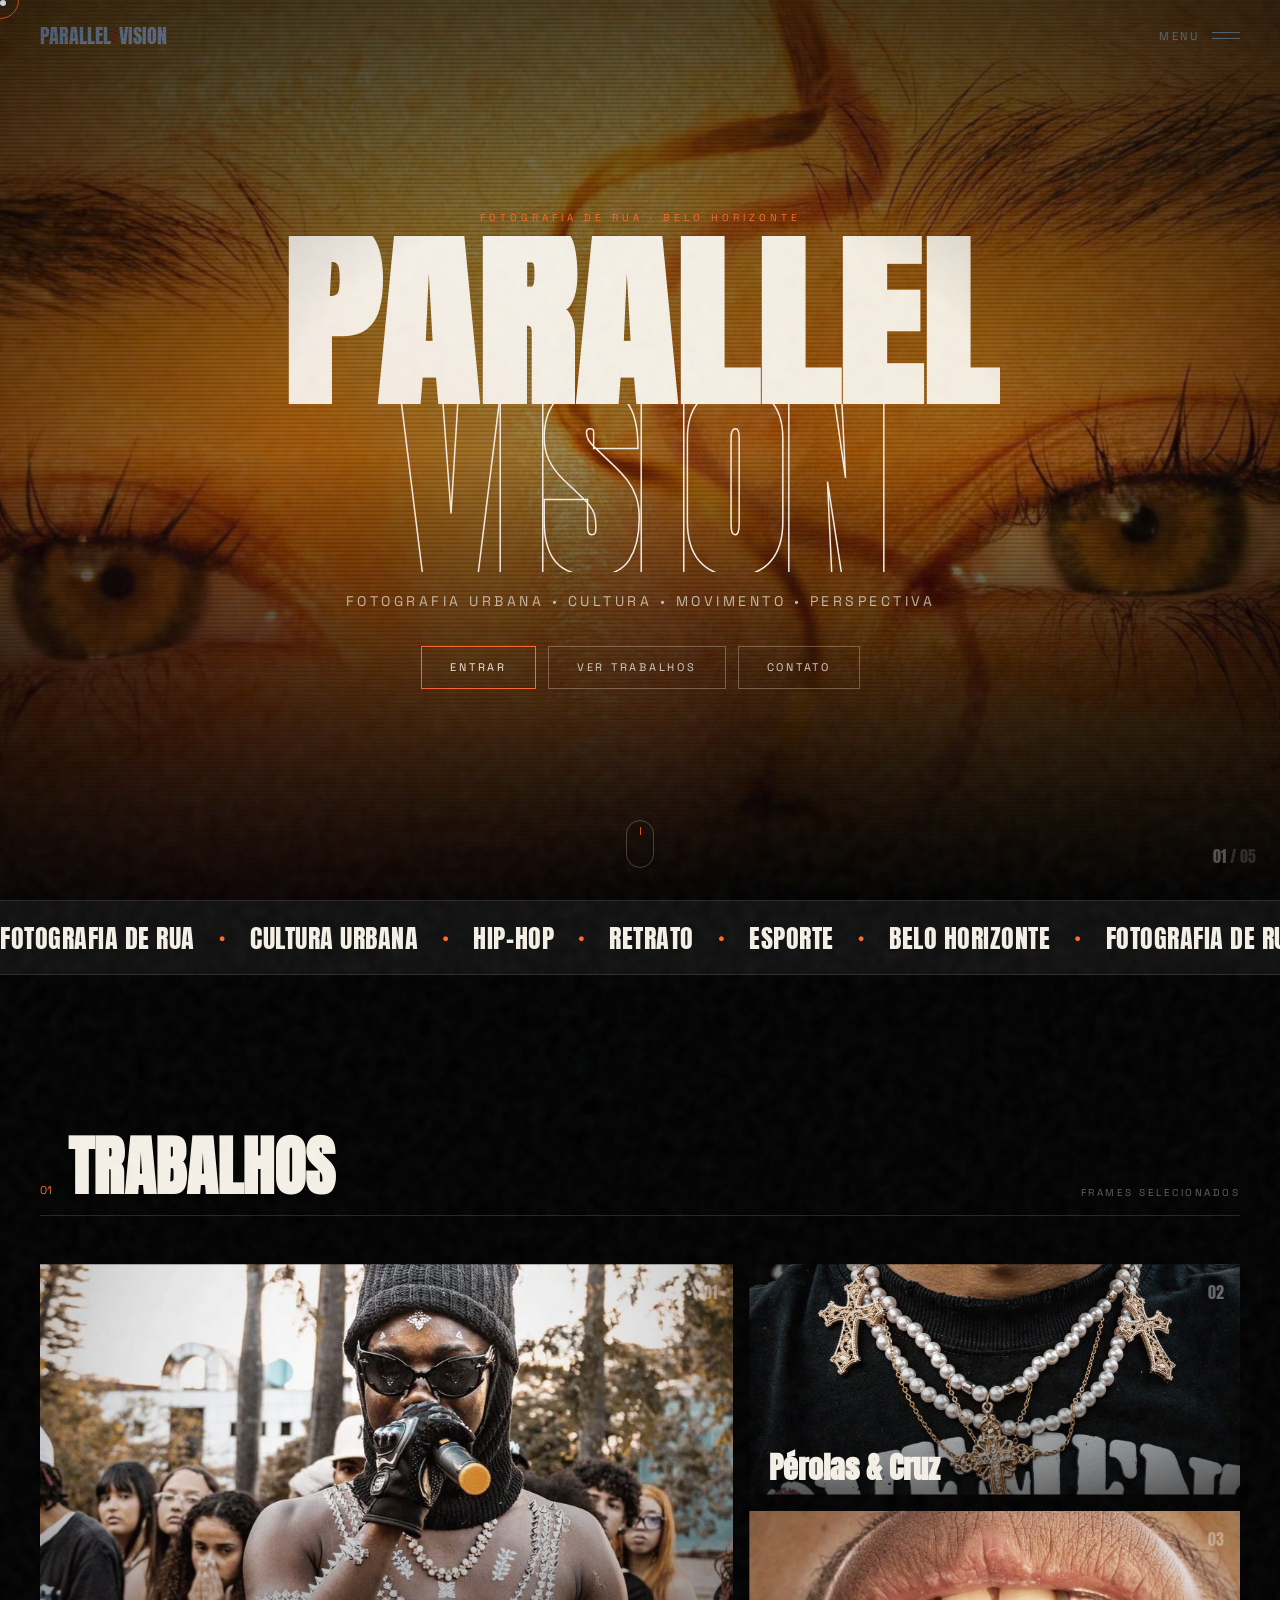
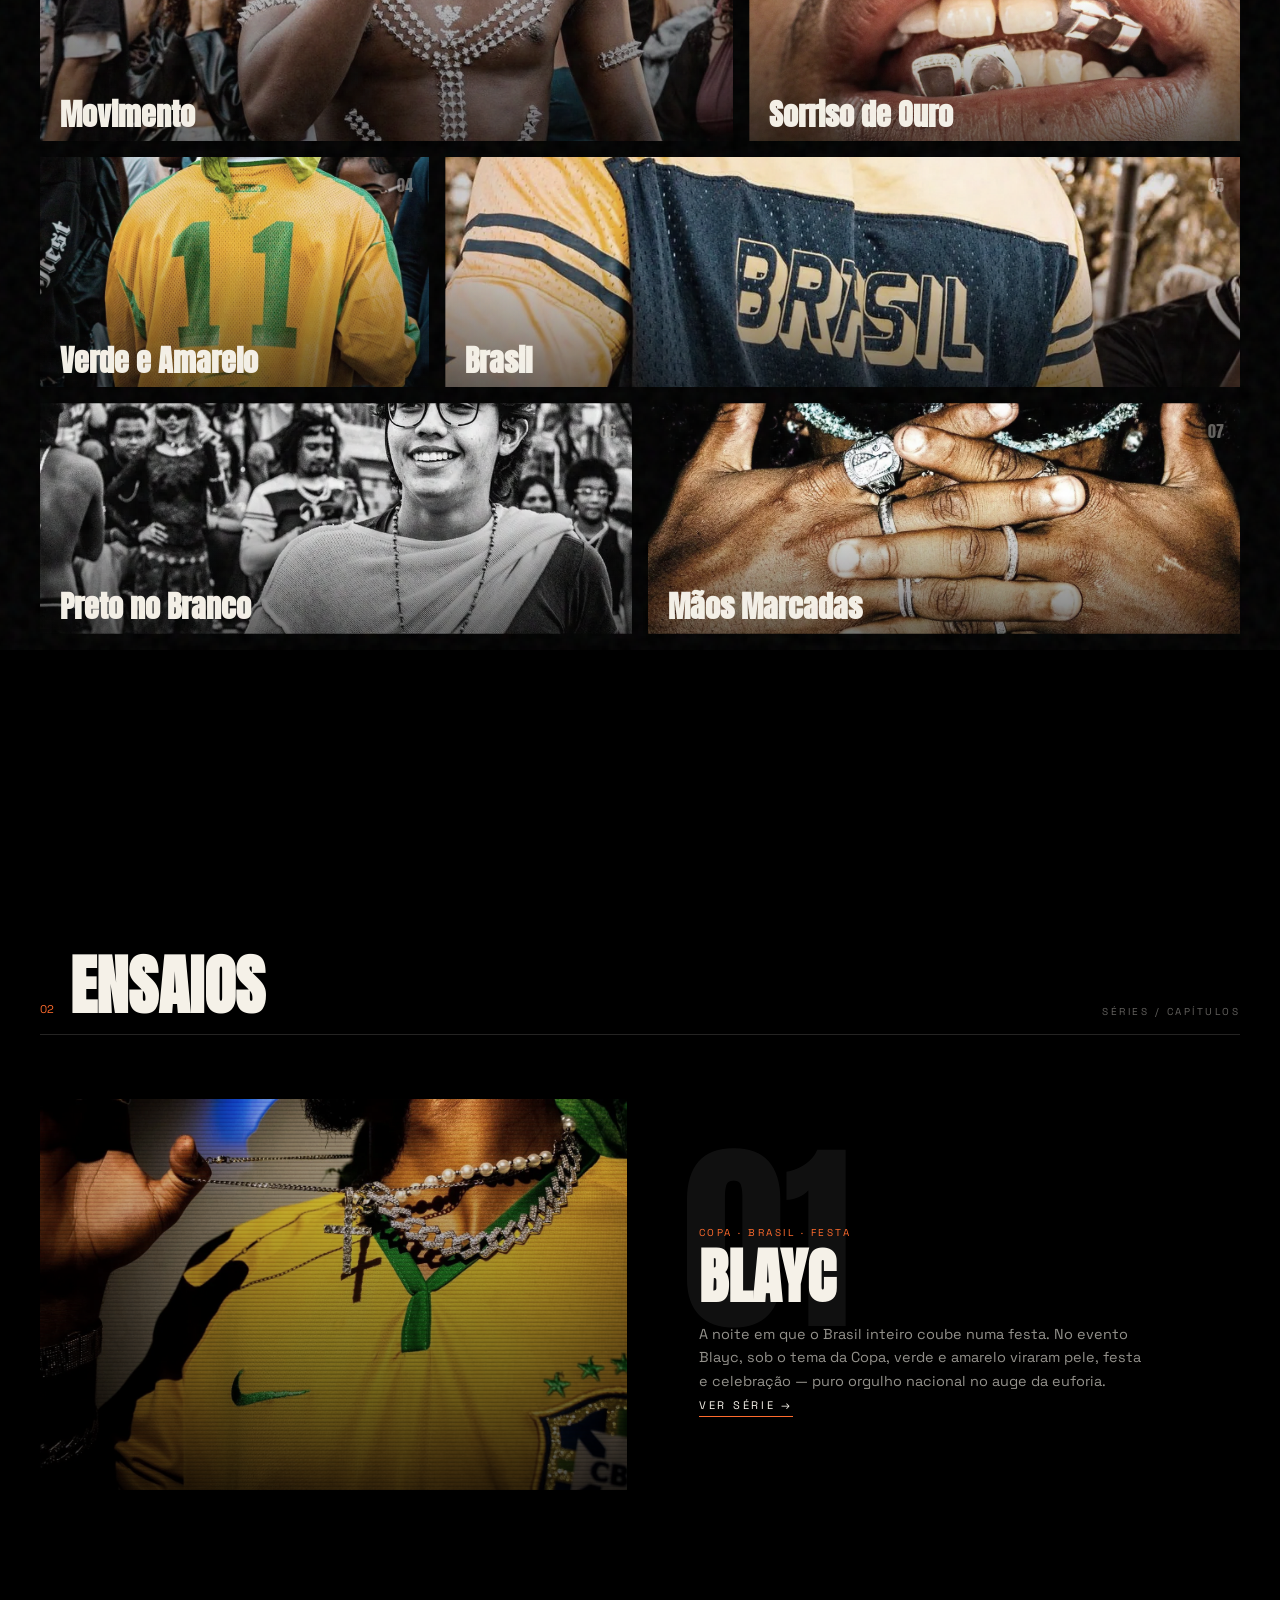
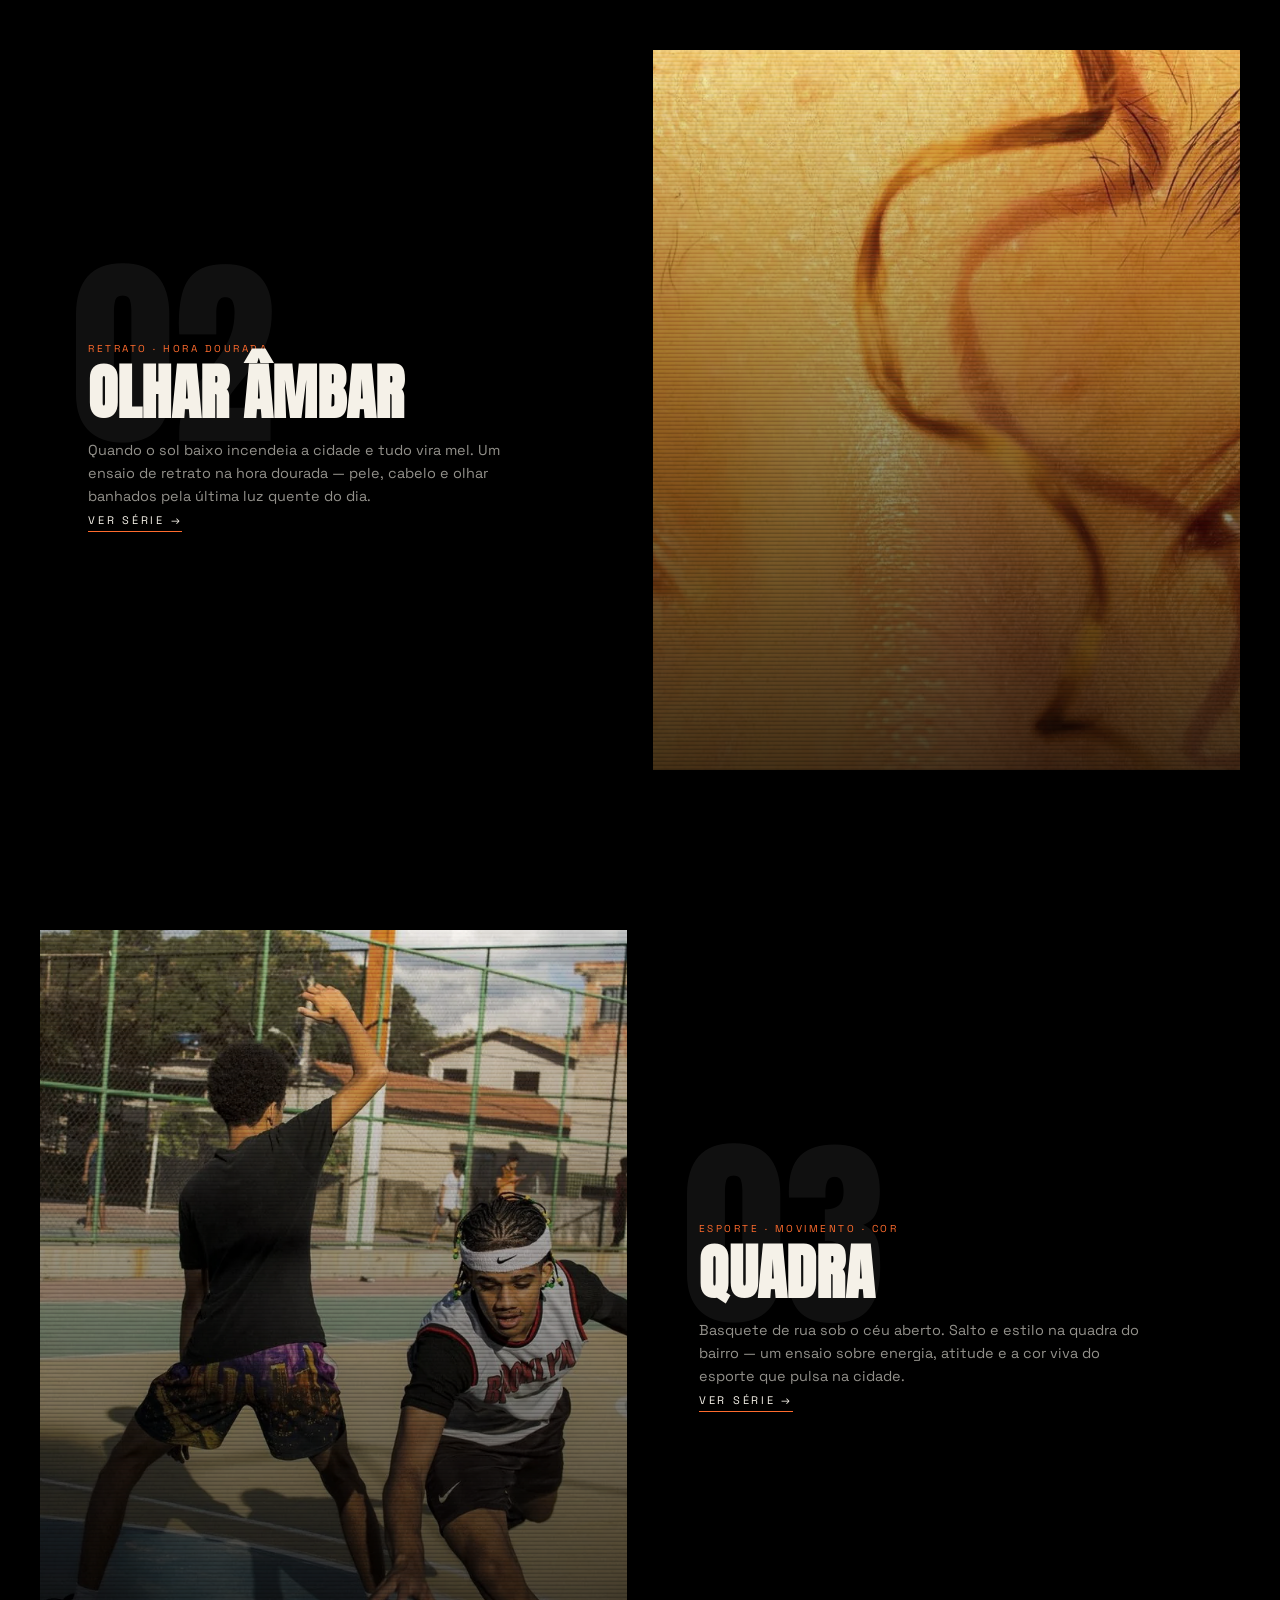
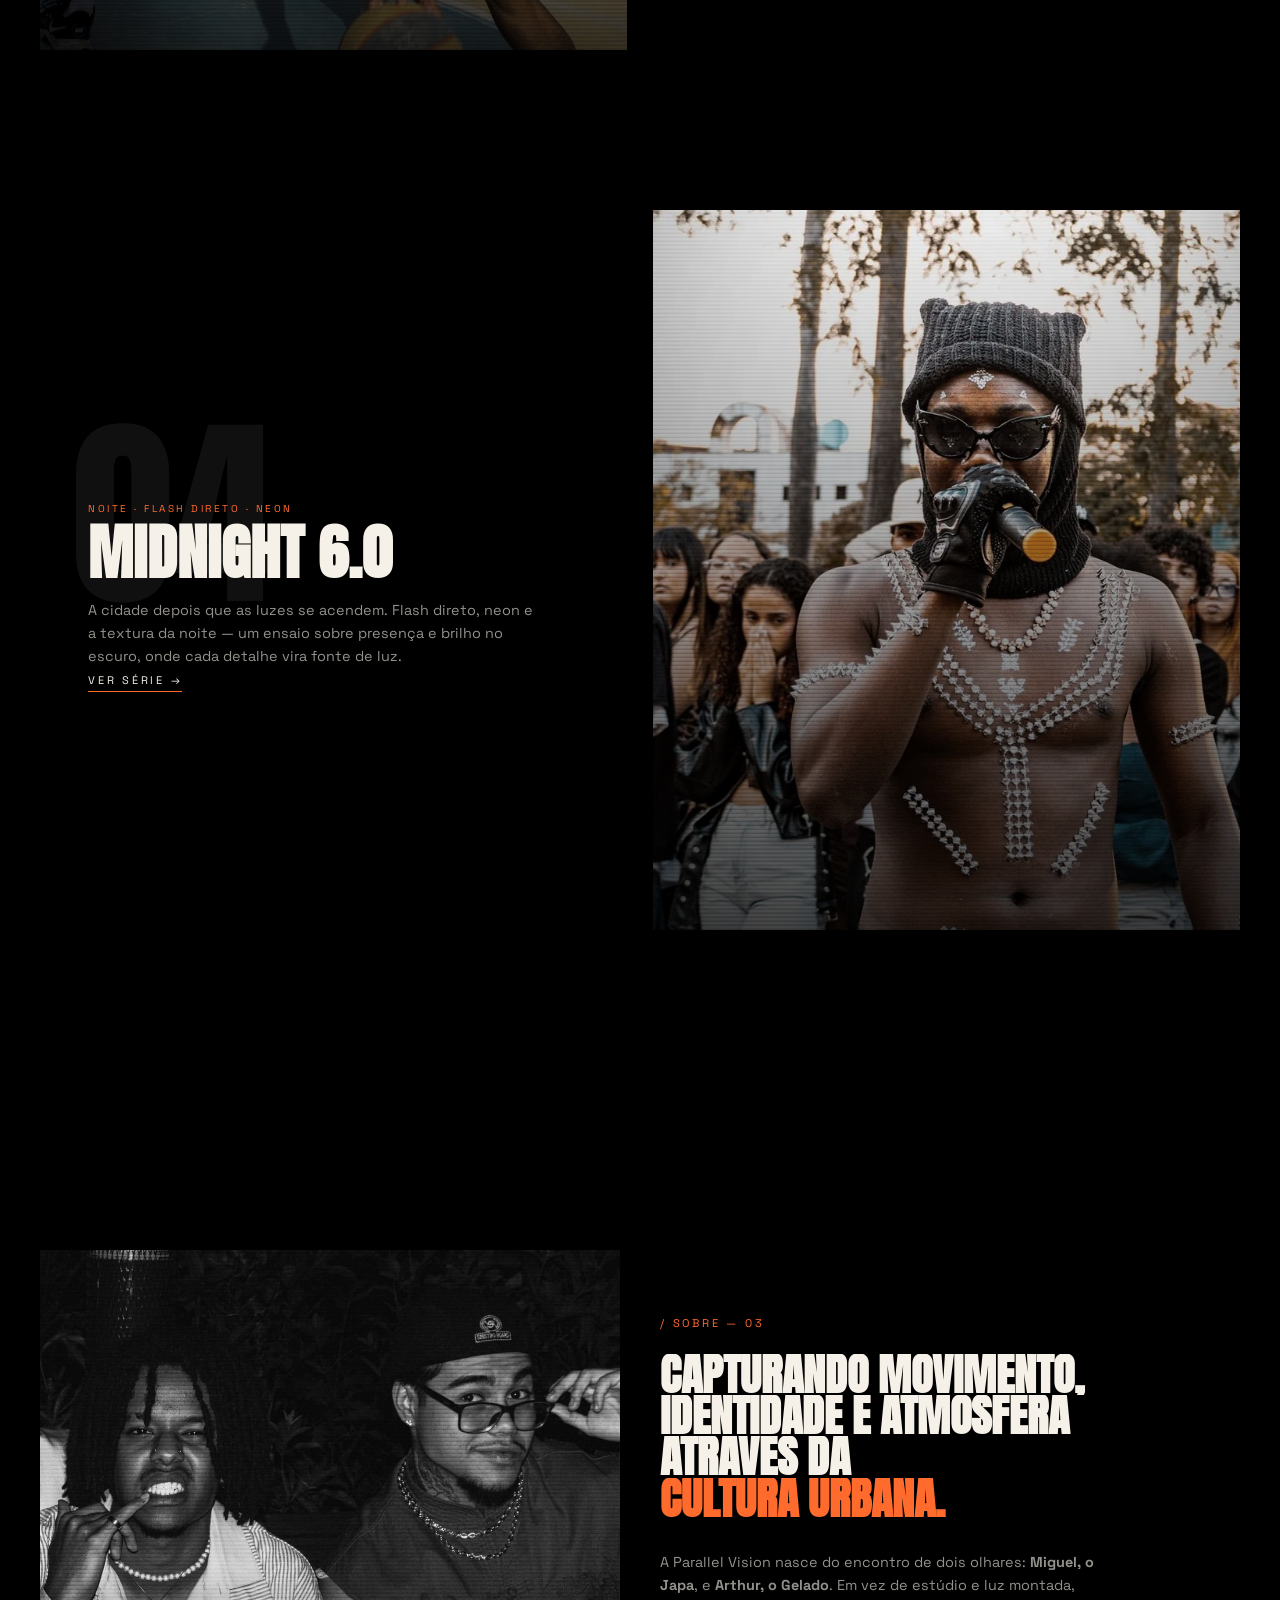
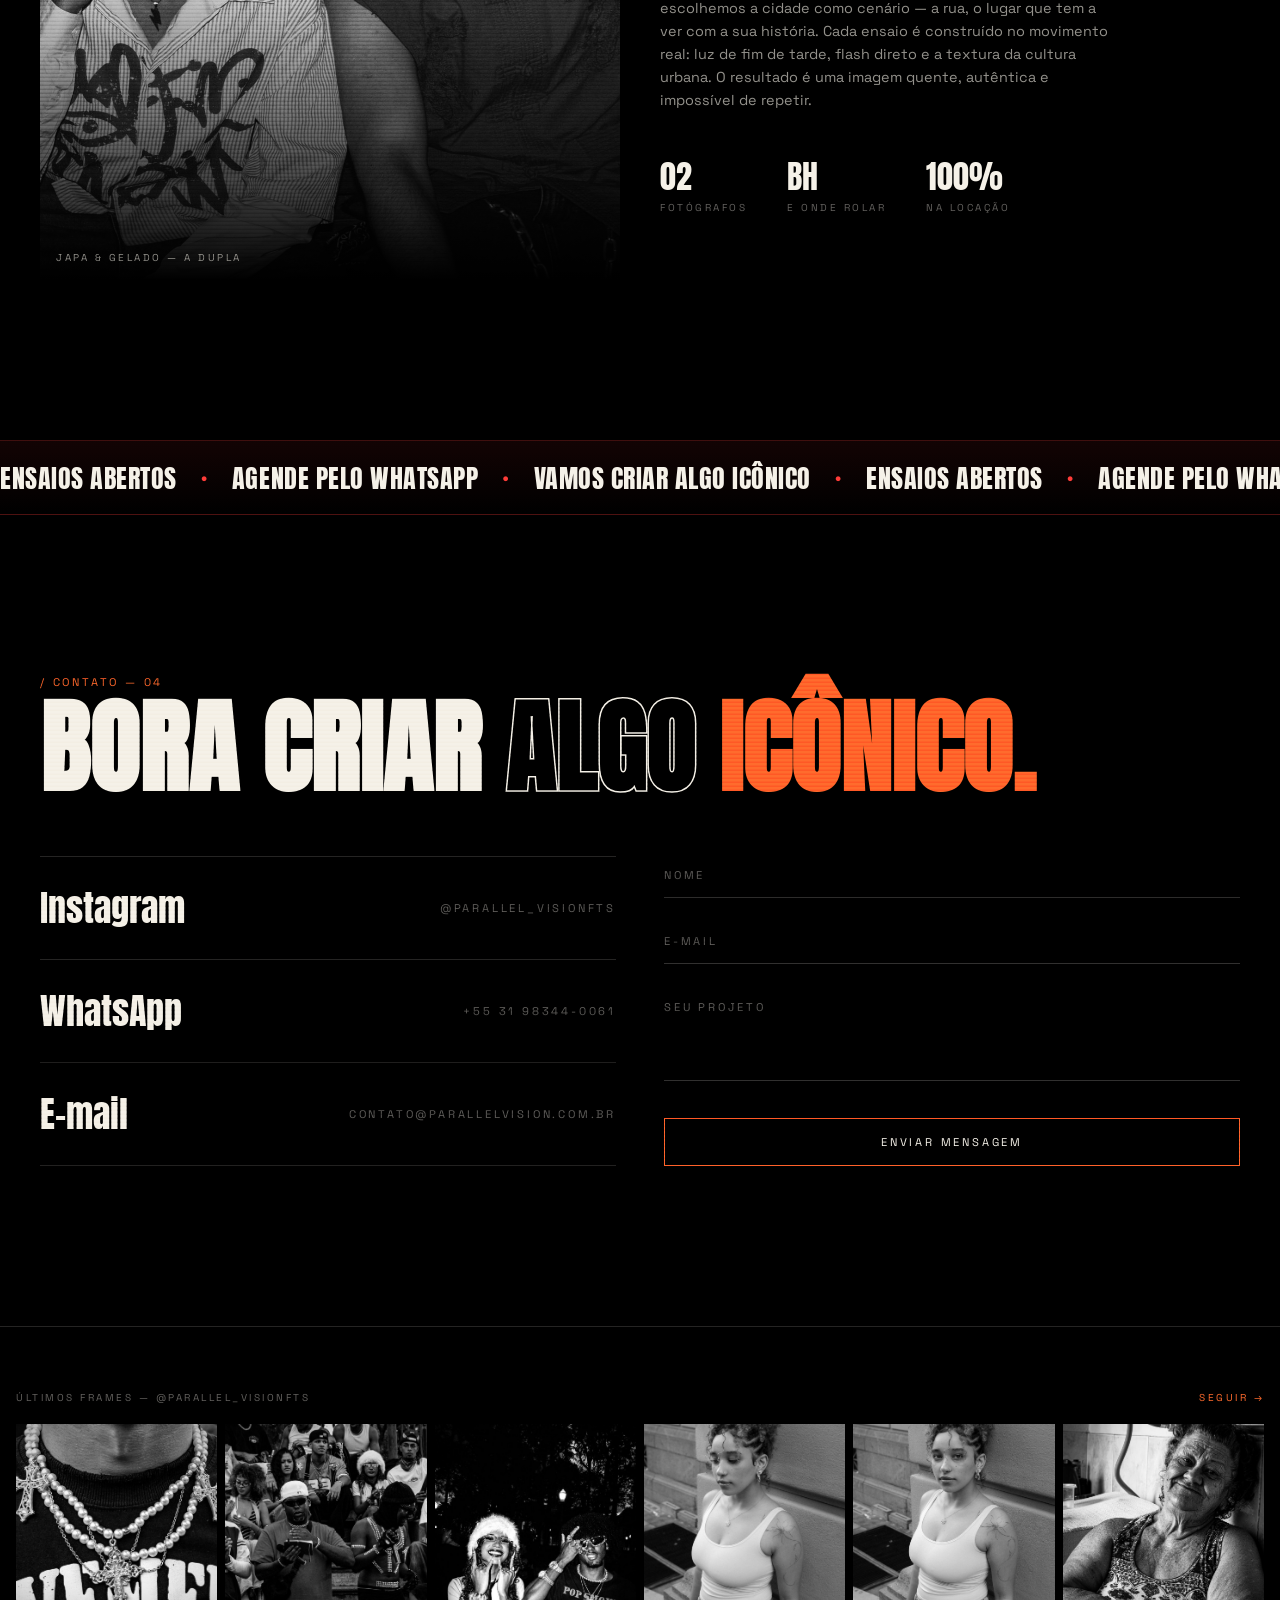
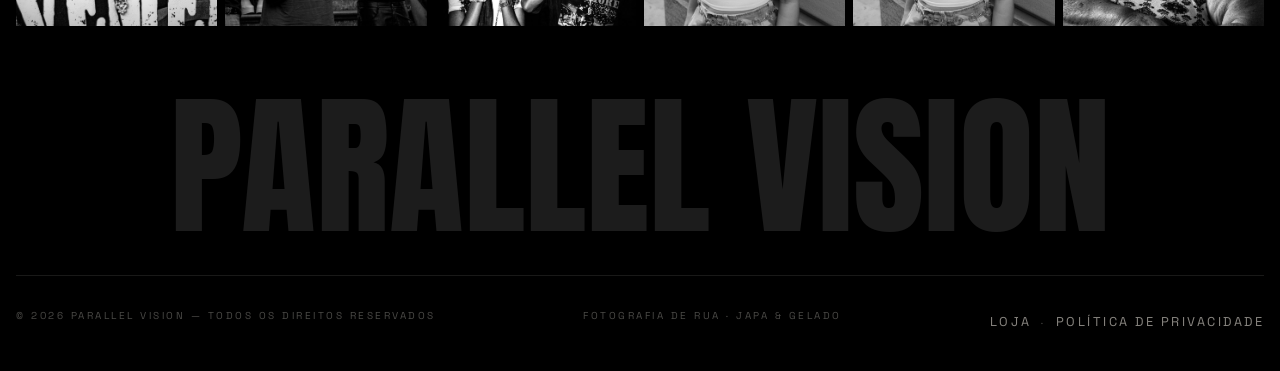
==== commit e5224ec7: "Restore Loja link in navigation and footer" ====
--- a/index.html
+++ b/index.html
@@ -61,9 +61,9 @@
       <button class="menu-link" data-scroll="#contact">
         <span class="idx">04</span>Contato
       </button>
-      <!--<a class="menu-link" href="loja.html">
+      <a class="menu-link" href="loja.html">
         <span class="idx">05</span>Loja
-      </a>-->
+      </a>
       <div class="menu-socials">
         <span>Instagram</span><span>WhatsApp</span><span>E-mail</span>
       </div>
@@ -248,8 +248,8 @@
         <p id="copy">© Parallel Vision — Todos os direitos reservados</p>
         <p>Fotografia de rua · Japa &amp; Gelado</p>
         <p class="footer-links">
-          <!--<a href="loja.html">Loja</a>
-          <span>·</span>-->
+          <a href="loja.html">Loja</a>
+          <span>·</span>
           <a href="politica-de-privacidade.html">Política de Privacidade</a>
         </p>
       </div>
